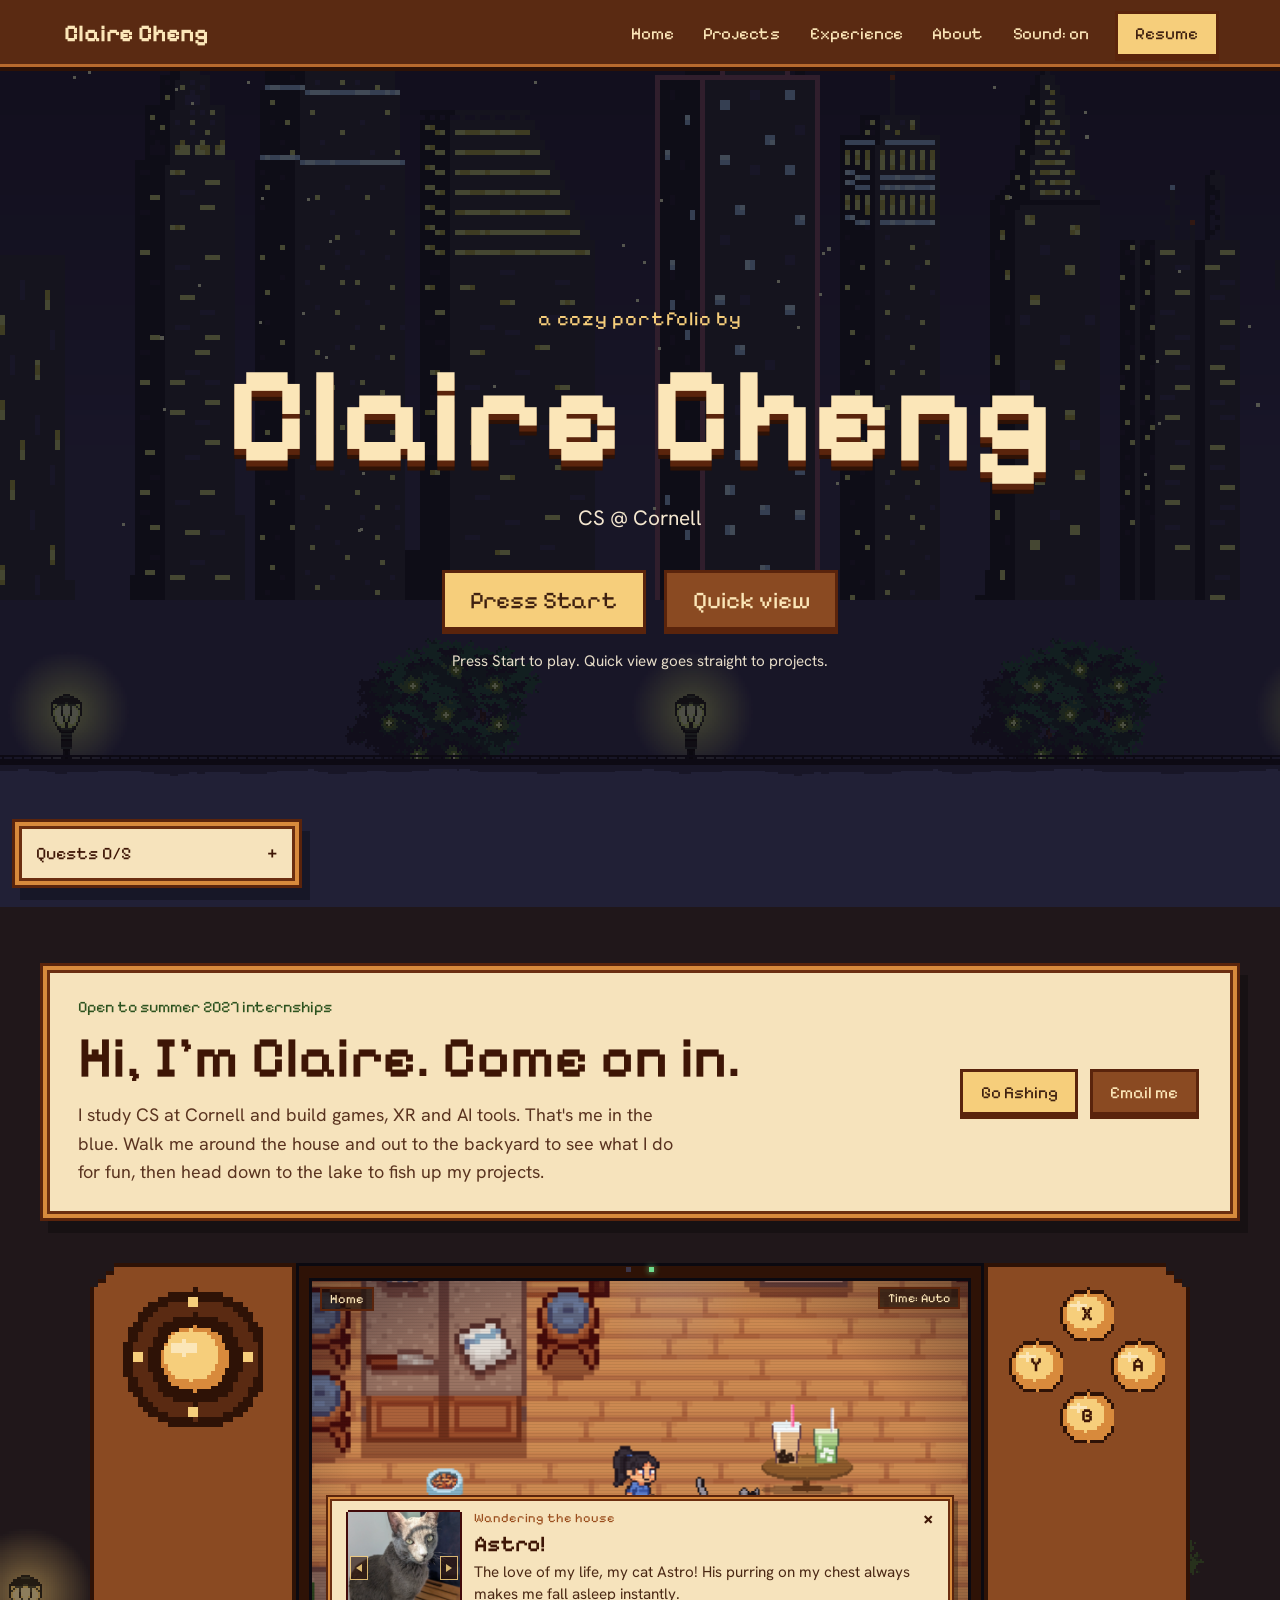
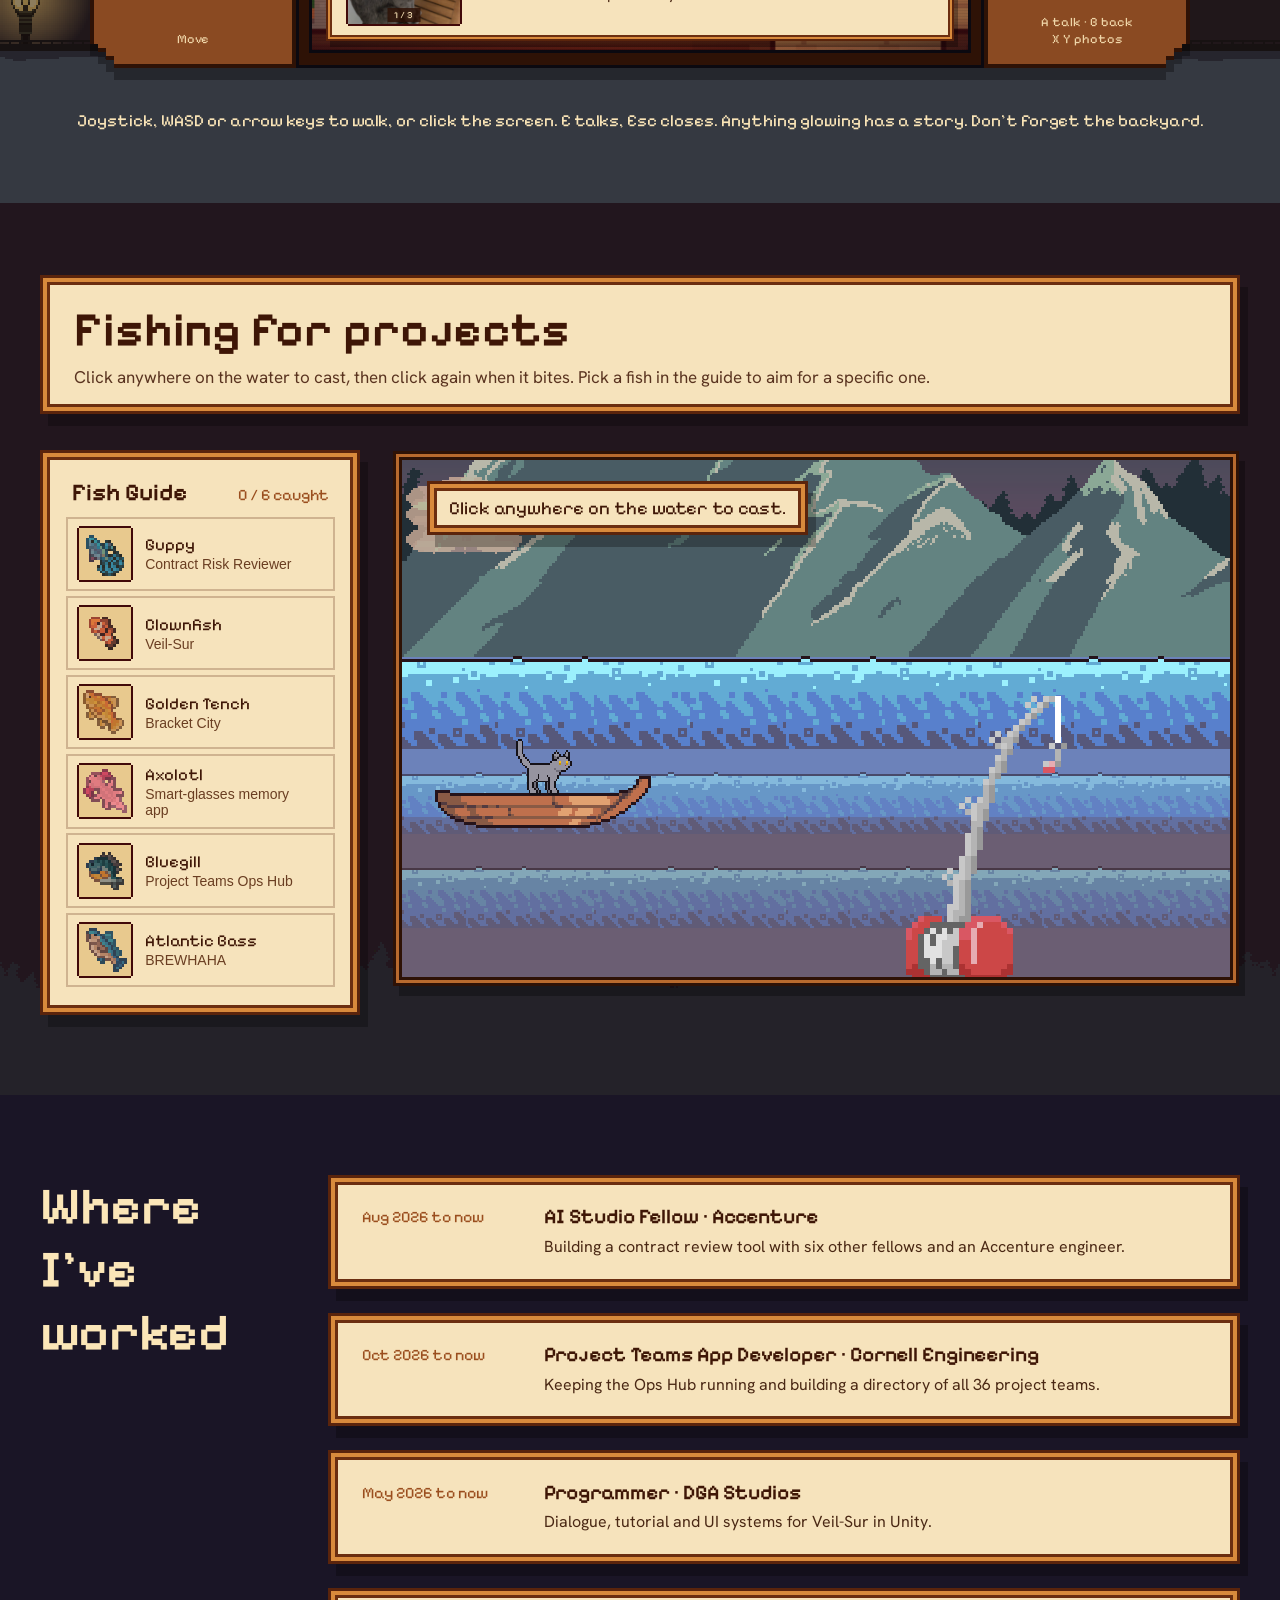
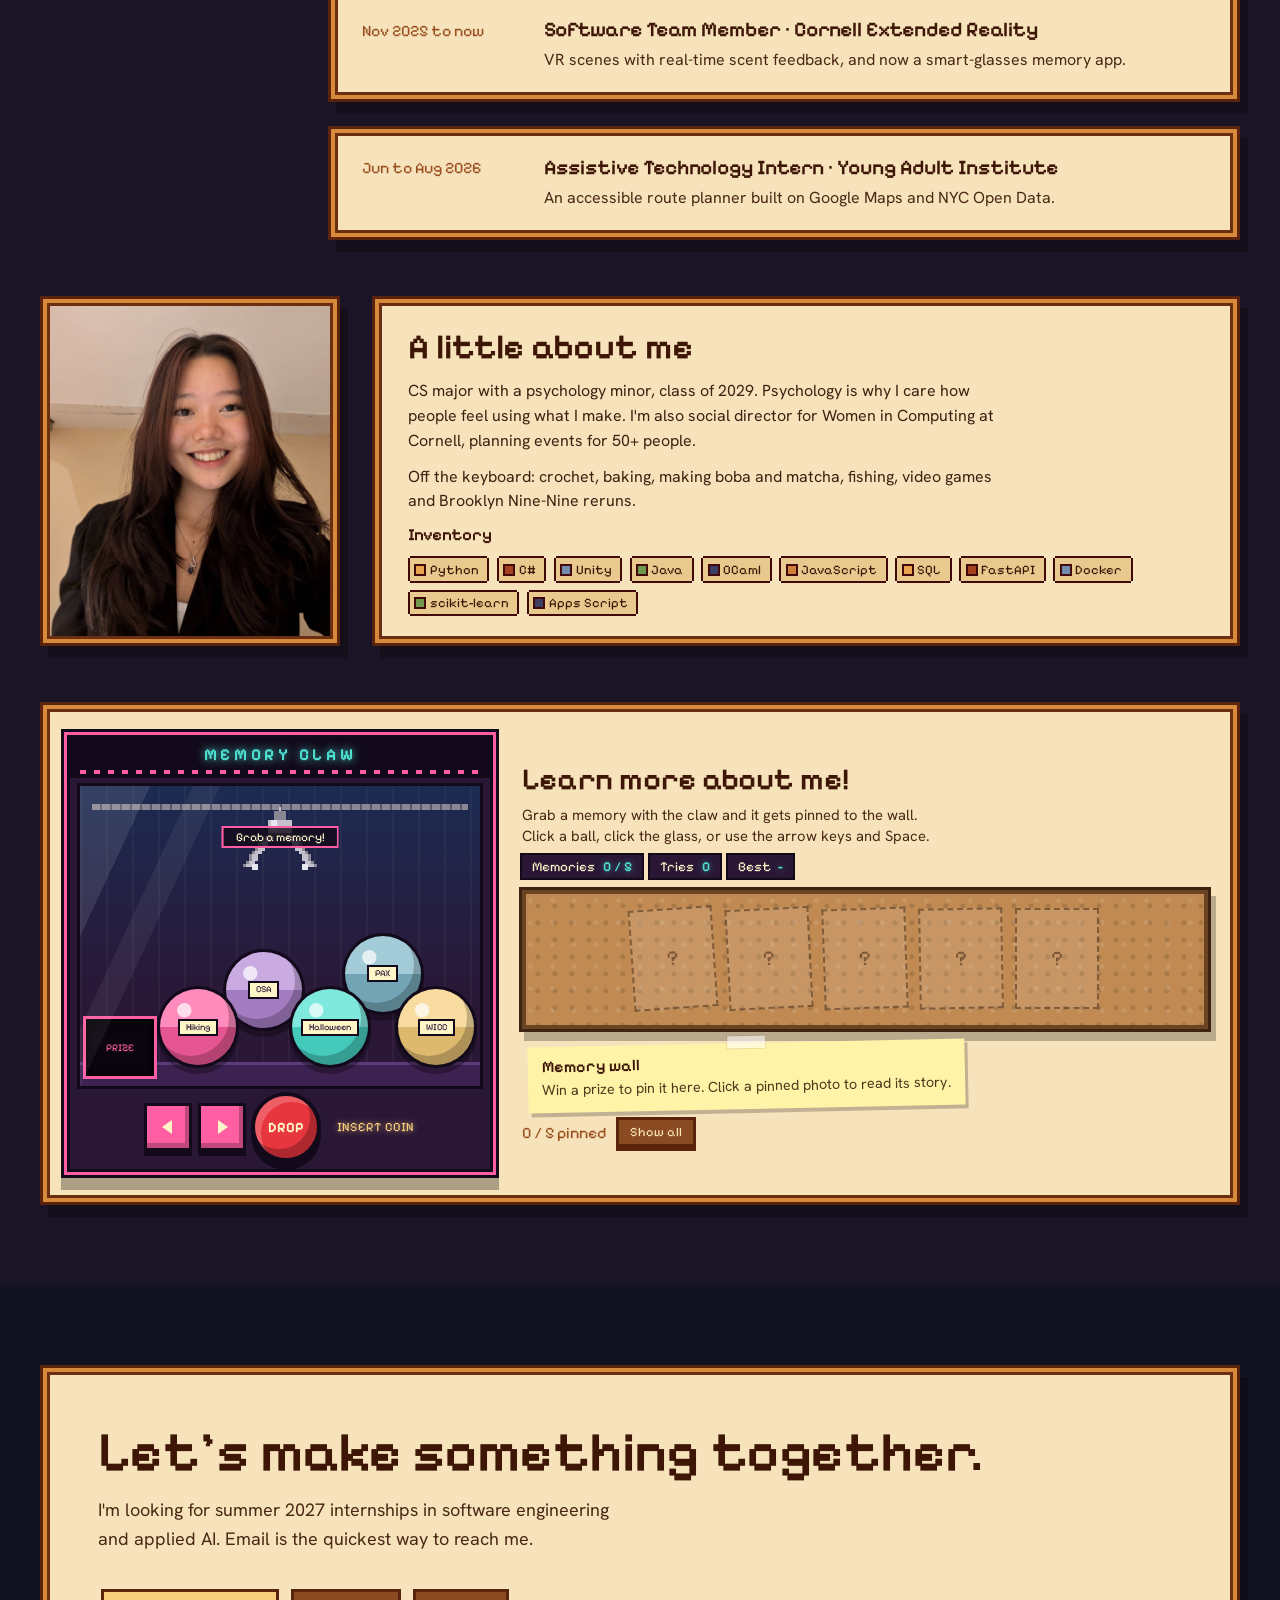
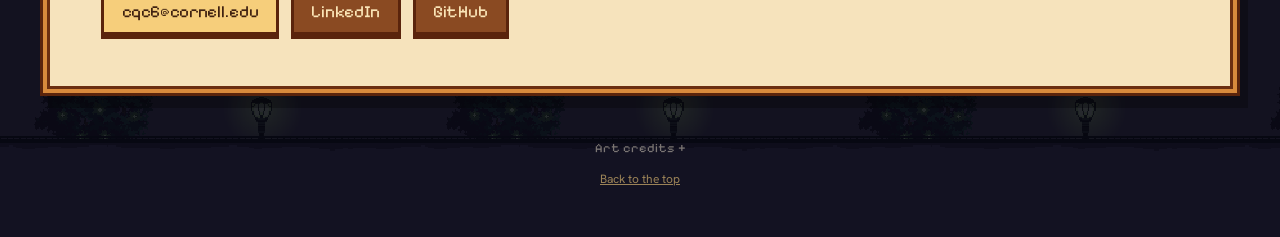
==== index.html @ d2c11189 "see desc fixed cat stuck behind table, added drink section, made art credits more subtle" ====
<!doctype html>
<html lang="en">

<head>
  <meta charset="utf-8">
  <meta name="viewport" content="width=device-width, initial-scale=1">
  <title>Claire Cheng · Portfolio</title>
  <meta name="description"
    content="Claire Cheng: CS student at Cornell building games, XR and AI tools. A cozy pixel-art portfolio you can walk around in.">
  <link rel="preconnect" href="https://fonts.googleapis.com">
  <link rel="preconnect" href="https://fonts.gstatic.com" crossorigin>
  <link rel="stylesheet"
    href="https://fonts.googleapis.com/css2?family=Pixelify+Sans:wght@400;500;600;700&family=Hanken+Grotesk:wght@400;500;600&display=swap">
  <link rel="stylesheet" href="styles.css">
</head>

<body>

  <header class="site-header">
    <div class="wrap">
      <a href="#top" class="logo">Claire Cheng</a>
      <nav aria-label="Main">
        <a class="navlink" href="#home">Home</a>
        <a class="navlink" href="#work">Projects</a>
        <a class="navlink" href="#experience">Experience</a>
        <a class="navlink" href="#about">About</a>
        <button class="navlink" id="soundBtn" type="button" aria-pressed="true">Sound: on</button>
        <a class="btn btn-gold" id="resumeLink" href="resume.pdf" target="_blank" rel="noopener"
          style="margin-left:.75rem">Resume</a>
      </nav>
    </div>
  </header>

  <main id="top">

    <!-- Title screen -->
    <section class="scene title" aria-label="Title screen">
      <div class="bg dusk" aria-hidden="true">
        <div class="sky-city"></div>
        <div class="bld-city"></div>
        <div class="near-city"></div>
      </div>
      <div class="shade" aria-hidden="true" style="background:rgba(18,12,30,.35)"></div>
      <div class="title-inner">
        <span class="title-kicker">a cozy portfolio by</span>
        <h1>Claire Cheng</h1>
        <p>CS @ Cornell</p>
        <div class="actions">
          <button type="button" class="btn btn-gold blink" id="startBtn">Press Start</button>
          <button type="button" class="btn btn-wood" id="quickBtn">Quick view</button>
        </div>
        <span class="title-hint">Press Start to play. Quick view goes straight to projects.</span>
      </div>
    </section>

    <!-- House -->
    <section class="scene home" id="home">
      <div class="bg golden" aria-hidden="true">
        <div class="sky-city"></div>
        <div class="bld-city"></div>
        <div class="near-city"></div>
      </div>
      <div class="shade" aria-hidden="true" style="background:rgba(34,20,12,.38)"></div>
      <div class="wrap">
        <div class="sv intro">
          <div class="intro-text">
            <span class="status">Open to summer 2027 internships</span>
            <h2>Hi, I'm Claire. Come on in.</h2>
            <p>I study CS at Cornell and build games, XR and AI tools. That's me in the blue. Walk me around the house
              and out to the backyard to see what I do for fun, then head down to the lake to fish up my projects.</p>
          </div>
          <div class="actions">
            <a href="#work" class="btn btn-gold">Go fishing</a>
            <a href="mailto:cqc6@cornell.edu" class="btn btn-wood js-hi">Email me</a>
          </div>
        </div>
        <div class="console" id="console">
          <div class="jc jc-l">
            <span class="jc-mini" aria-hidden="true"><i class="jc-minus"></i></span>
            <div class="stick" id="stick" role="group"
              aria-label="Joystick. Drag it to walk. Keyboard players can use the arrow keys or WASD.">
              <img class="stick-base" id="stickBase" alt="">
              <img class="stick-knob" id="stickKnob" alt="">
            </div>
            <span class="jc-cap" aria-hidden="true">Move</span>
          </div>

          <div class="console-mid">
            <div class="viewport" id="vp" tabindex="0" role="application"
              aria-label="Claire's house and backyard. Use the joystick, the arrow keys or WASD to walk, or click where to go. Walk up to a glowing object or click it to learn more.">
              <div class="world" id="world">
                <img class="room" src="assets/room.png" alt="">
                <button type="button" class="cat" id="cat" aria-label="Say hi to the cat"><span id="catSpr"
                    class="idle"></span></button>
                <div class="lia idle" id="lia" aria-hidden="true"></div>
              </div>
              <div class="daynight" aria-hidden="true"></div>
              <div class="crt" aria-hidden="true"></div>
              <button type="button" class="tod" id="tod" aria-label="Change the time of day">Time: Auto</button>
              <div class="hud" id="hud" aria-hidden="true">Home</div>
              <div class="sv dialog" id="dialog" role="dialog" aria-live="polite" hidden></div>
            </div>
          </div>

          <div class="jc jc-r">
            <span class="jc-mini" aria-hidden="true"><i class="jc-plus"></i></span>
            <div class="abxy" role="group" aria-label="Action buttons">
              <button type="button" class="gbtn gb-x" data-btn="x" aria-label="X: next photo"
                title="Next photo (])">X</button>
              <button type="button" class="gbtn gb-y" data-btn="y" aria-label="Y: previous photo"
                title="Previous photo ([)">Y</button>
              <button type="button" class="gbtn gb-a" data-btn="a" aria-label="A: talk to whatever is nearby"
                title="Talk (E)">A</button>
              <button type="button" class="gbtn gb-b" data-btn="b" aria-label="B: close" title="Close (Esc)">B</button>
            </div>
            <span class="jc-cap" aria-hidden="true">A talk · B back<br>X Y photos</span>
          </div>
        </div>
        <p class="house-hint">Joystick, WASD or arrow keys to walk, or click the screen. E talks, Esc closes. Anything
          glowing has a story. Don't forget the backyard.</p>
      </div>
    </section>

    <!-- Fishing -->
    <section class="scene work" id="work">
      <div class="bg sunset" aria-hidden="true">
        <div class="sky-mtn"></div>
        <div class="far-mtn"></div>
        <div class="near-mtn"></div>
      </div>
      <div class="shade" aria-hidden="true" style="background:rgba(40,16,22,.4)"></div>
      <div class="wrap">
        <div class="sv work-head">
          <h2>Fishing for projects</h2>
          <span>Click anywhere on the water to cast, then click again when it bites. Pick a fish in the guide to aim for
            a specific one.</span>
        </div>
        <div class="fishing">
          <div class="sv guide">
            <div class="guide-head"><strong>Fish Guide</strong><span id="caughtCount">0 / 6 caught</span></div>
            <div class="guide-list" id="guide" role="radiogroup" aria-label="Choose a fish to catch"></div>
          </div>
          <div class="lake-col">
            <div class="svd">
              <div class="lake" id="lake" tabindex="0" role="application"
                aria-label="Fishing lake. Click anywhere on the water to cast, or press Enter. Click or press Enter again when a fish bites.">
                <div class="sky sunset" aria-hidden="true">
                  <div class="s1"></div>
                  <div class="s2"></div>
                </div>
                <div class="water" aria-hidden="true"></div>
                <div class="deep" aria-hidden="true"></div>
                <div class="warm" aria-hidden="true"></div>
                <div class="waves w1" aria-hidden="true"></div>
                <div class="waves w2" aria-hidden="true"></div>
                <div class="waves w3" aria-hidden="true"></div>
                <div class="boat" aria-hidden="true">
                  <div class="cat-sit"></div><img src="assets/boat.png" alt="">
                </div>
                <img class="bobber" id="bobber" src="assets/bobber.png" alt="" hidden>
                <img class="bang" id="bang" src="assets/bang.png" alt="" hidden>
                <img class="leap" id="leap" src="" alt="" hidden>
                <div class="rod r-idle" id="rod" aria-hidden="true"></div>
                <div class="sv lake-msg" id="lakeMsg" aria-live="polite">Click anywhere on the water to cast.</div>
                <div class="sv caught" id="caughtBanner" hidden></div>
              </div>
            </div>
          </div>
        </div>
        <article class="sv card" id="card" aria-live="polite" hidden></article>
      </div>
    </section>

    <!-- Experience + About -->
    <section class="scene lower">
      <div class="bg dusk" aria-hidden="true">
        <div class="sky-city"></div>
        <div class="bld-city"></div>
      </div>
      <div class="shade" aria-hidden="true" style="background:rgba(20,16,40,.45)"></div>
      <div class="wrap">
        <div class="exp" id="experience">
          <h2>Where I've worked</h2>
          <ol>
            <li class="sv"><span class="dates">Aug 2026 to now</span>
              <div class="role"><b>AI Studio Fellow · Accenture</b>
                <p>Building a contract review tool with six other fellows and an Accenture engineer.</p>
              </div>
            </li>
            <li class="sv"><span class="dates">Oct 2026 to now</span>
              <div class="role"><b>Project Teams App Developer · Cornell Engineering</b>
                <p>Keeping the Ops Hub running and building a directory of all 36 project teams.</p>
              </div>
            </li>
            <li class="sv"><span class="dates">May 2026 to now</span>
              <div class="role"><b>Programmer · DGA Studios</b>
                <p>Dialogue, tutorial and UI systems for Veil-Sur in Unity.</p>
              </div>
            </li>
            <li class="sv"><span class="dates">Nov 2025 to now</span>
              <div class="role"><b>Software Team Member · Cornell Extended Reality</b>
                <p>VR scenes with real-time scent feedback, and now a smart-glasses memory app.</p>
              </div>
            </li>
            <li class="sv"><span class="dates">Jun to Aug 2026</span>
              <div class="role"><b>Assistive Technology Intern · Young Adult Institute</b>
                <p>An accessible route planner built on Google Maps and NYC Open Data.</p>
              </div>
            </li>
          </ol>
        </div>
        <div class="about" id="about">
          <div class="sv about-photo" id="aboutPhoto"></div>
          <div class="sv about-text">
            <h2>A little about me</h2>
            <p>CS major with a psychology minor, class of 2029. Psychology is why I care how people feel using what I
              make. I'm also social director for Women in Computing at Cornell, planning events for 50+ people.</p>
            <p>Off the keyboard: crochet, baking, making boba and matcha, fishing, video games and Brooklyn Nine-Nine
              reruns.</p>
            <span class="inventory-title">Inventory</span>
            <div class="inventory" id="inventory"></div>
          </div>
        </div>
        <div class="sv arcade" id="gallery" role="region" aria-label="Memory claw machine with friends and fun stuff">
          <div class="arc-head">
            <h2>Learn more about me!</h2><span>Grab a memory with the claw and it gets pinned to the wall. Click a
              ball, click the glass, or use the arrow keys and Space.</span>
          </div>
          <div class="cab">
            <div class="cab-sign" aria-hidden="true"><b>MEMORY CLAW</b></div>
            <div class="cab-glass" id="clawGlass" tabindex="0" role="application"
              aria-label="Claw machine. Left and right arrow keys move the claw. Space or Enter drops it. You can also click the glass.">
              <div class="claw-rail" aria-hidden="true"></div>
              <div class="claw" id="claw" aria-hidden="true"><i class="claw-cable" id="clawCable"></i><img
                  class="claw-head" id="clawHead" alt=""></div>
              <div class="pit" id="pit"></div>
              <div class="chute" aria-hidden="true"><span>PRIZE</span></div>
              <div class="claw-msg" id="clawMsg" aria-live="polite"></div>
              <div class="polaroid" id="polaroid" role="dialog" aria-label="Memory" hidden></div>
              <i class="glare" aria-hidden="true"></i>
            </div>
            <div class="cab-panel">
              <button type="button" class="arc-btn" id="clawL" aria-label="Move claw left"></button>
              <button type="button" class="arc-btn r" id="clawR" aria-label="Move claw right"></button>
              <button type="button" class="arc-drop" id="clawDrop">DROP</button>
              <span class="coin" aria-hidden="true">INSERT COIN</span>
            </div>
          </div>
          <div class="shelf">
            <div class="score" aria-label="Scoreboard"><span>Memories <b id="scMem">0</b></span><span>Tries <b
                  id="scTry">0</b></span><span>Best <b id="scBest">-</b></span></div>
            <div class="board" id="board">
              <div class="board-list" id="shelfList"></div>
            </div>
            <div class="note" id="note" aria-live="polite"><b id="noteTitle"></b>
              <p id="noteText"></p>
            </div>
            <div class="board-foot"><span id="shelfCount"></span><button type="button" class="shelf-all btn btn-wood"
                id="shelfAll">Show all</button></div>
          </div>
        </div>
      </div>
    </section>

    <!-- Contact -->
    <section class="scene contact">
      <div class="bg night" aria-hidden="true">
        <div class="sky-city"></div>
        <div class="bld-city"></div>
        <div class="near-city"></div>
      </div>
      <div class="shade" aria-hidden="true" style="background:rgba(8,10,28,.5)"></div>
      <div class="wrap">
        <div class="sv contact-card">
          <div style="display:flex;flex-direction:column;gap:.9rem">
            <h2>Let's make something together.</h2>
            <p>I'm looking for summer 2027 internships in software engineering and applied AI. Email is the quickest way
              to reach me.</p>
          </div>
          <div class="actions">
            <a href="mailto:cqc6@cornell.edu" class="btn btn-gold js-hi">cqc6@cornell.edu</a>
            <a href="https://linkedin.com/in/claireqcheng" target="_blank" rel="noopener"
              class="btn btn-wood">LinkedIn</a>
            <a href="#" id="githubLink" target="_blank" rel="noopener" class="btn btn-wood">GitHub</a>
          </div>
        </div>
        <footer class="credits">
          <details class="credit-fold"><summary>Art credits</summary><p>House: <a href="https://marie-pepo.itch.io/cosy-cabin">Cosy Cabin</a> by Marie Pepo. Me: <a
              href="https://spritekitchen.itch.io/lia-animated-pixel-art-girl-character">Lia</a> by Sprite Kitchen,
            recolored. Cat: <a href="https://carysaurus.itch.io/black-cat-sprites">Black Cat Sprites</a> by Carysaurus,
            recolored grey. Yarn: <a href="https://toffeecraft.itch.io/cat-retro">Retro Cats</a> by ToffeeCraft.
            Backgrounds: <a href="https://the-pixel-nook.itch.io/parallax-backgrounds-demo">Parallax Backgrounds</a> by
            The Pixel Nook. Lake, boat and fishing rod prop: <a
              href="https://free-game-assets.itch.io/free-fishing-pixel-art-pack">Free Fishing Pixel Art Pack</a> by
            CraftPix.net. Fishing rod animation and bite marker: [pixel fishing asset pack, author]. Fish: [fishing
            pack, author], non-commercial license. The backyard, tent, campfire, TV, trees and game console are drawn in
            code. Sound effects are synthesized in the browser. Full list in CREDITS.md.</p></details>
          <a href="#top">Back to the top</a>
        </footer>
      </div>
    </section>

    <aside class="sv quests" id="quests" aria-label="Quest log">
      <button type="button" id="questToggle" aria-expanded="false"><span id="questTitle">Quests 0/4</span><span
          id="questCaret" aria-hidden="true">+</span></button>
      <div id="questBody" hidden>
        <ul id="questList"></ul>
        <p class="all" id="questAll" hidden>100% complete. Thanks for playing!</p>
      </div>
    </aside>
    <div class="sv toast" id="toast" role="status" hidden></div>
  </main>

  <script src="config.js"></script>
  <script src="main.js"></script>
</body>

</html>
---- styles.css ----
/* Claire Cheng · cozy pixel portfolio */
:root {
  --ink: #3E1606;
  --ink-2: #4A2814;
  --ink-3: #7A4A2A;
  --parchment: #F6E3BC;
  --parchment-2: #E8C98E;
  --wood-dark: #2E1206;
  --wood: #5A2A12;
  --wood-mid: #8A4A22;
  --wood-light: #B86A2E;
  --gold: #F6CE7B;
  --cream: #FBE6B8;
  --green: #2D531F;
}

* { box-sizing: border-box; }
html { scroll-behavior: smooth; }
body {
  margin: 0;
  background: #1E1A24;
  color: var(--ink);
  font-family: 'Hanken Grotesk', system-ui, sans-serif;
  overflow-x: hidden;
}
html, body, a, button, [tabindex] { cursor: url(assets/crosshair.png) 11 11, crosshair; }
img { image-rendering: pixelated; }
a { color: #8A2711; }
a:hover { color: #5C1405; }
a:focus-visible, button:focus-visible, [tabindex]:focus-visible { outline: 3px solid #FFE9A8; outline-offset: 4px; }
.pixel { font-family: 'Pixelify Sans', system-ui, sans-serif; }
.wrap { position: relative; max-width: 1200px; margin: 0 auto; }
.sr-only { position: absolute; width: 1px; height: 1px; overflow: hidden; clip: rect(0 0 0 0); white-space: nowrap; }

/* Stardew-style panels */
.sv { background: var(--parchment); box-shadow: 0 0 0 3px #6B2E10, 0 0 0 7px #D88A3C, 0 0 0 10px #5A240C, 8px 12px 0 10px rgba(0,0,0,.28); margin: 10px; }
.svd { background: var(--wood); box-shadow: 0 0 0 3px var(--wood-dark), 0 0 0 6px var(--wood-light), 0 0 0 9px var(--wood-dark), 6px 10px 0 9px rgba(0,0,0,.3); margin: 10px; }
.pxs { box-shadow: 0 -2px 0 0 #410909, 0 2px 0 0 #410909, -2px 0 0 0 #410909, 2px 0 0 0 #410909; }
.btn { display: inline-block; text-decoration: none; font-family: 'Pixelify Sans', sans-serif; font-size: 1.0625rem; padding: .6rem 1.1rem; border: 0; box-shadow: 0 0 0 3px #5A240C, 0 4px 0 3px #5A240C; transition: transform .08s; }
.btn:active { transform: translateY(2px); }
.btn-gold { background: var(--gold); color: #3E2010; }
.btn-wood { background: var(--wood-mid); color: var(--cream); }
.btn-wood:hover { color: #fff; }
.btn-gold:hover { color: #3E2010; }

/* Header */
.site-header { position: sticky; top: 0; z-index: 40; background: var(--wood); border-bottom: 4px solid var(--wood-dark); box-shadow: inset 0 -3px 0 var(--wood-light); }
.site-header .wrap { padding: .7rem 1.5rem; display: flex; flex-wrap: wrap; gap: 1rem; align-items: center; justify-content: space-between; }
.logo { color: var(--cream); text-decoration: none; font-family: 'Pixelify Sans', sans-serif; font-weight: 700; font-size: 1.5rem; padding: .375rem 0; }
.logo:hover { color: #fff; }
.site-header nav { display: flex; flex-wrap: wrap; gap: .25rem; align-items: center; font-family: 'Pixelify Sans', sans-serif; }
.navlink { color: var(--cream); text-decoration: none; font-size: 1.0625rem; padding: .75rem .8rem; background: none; border: 0; font-family: inherit; }
.navlink:hover { color: #fff; }

/* Layered pixel backgrounds */
.scene { position: relative; overflow: hidden; }
.bg { position: absolute; inset: 0; }
.bg > div { position: absolute; inset: 0; image-rendering: pixelated; }
.sky-city { background: url(assets/bg_city1.png) center / cover fixed; }
.bld-city { background: url(assets/bg_city2.png) center bottom / auto 100vh repeat-x fixed; }
.near-city { top: auto !important; height: 42%; background: url(assets/bg_city3.png) center bottom / auto 100% repeat-x, url(assets/bg_city4.png) center bottom / auto 100% repeat-x; }
.sky-mtn { background: url(assets/bg_mtn1.png) center / cover fixed; }
.far-mtn { background: url(assets/bg_mtn2.png) center bottom / auto 100vh repeat-x fixed; }
.near-mtn { top: auto !important; height: 40%; background: url(assets/bg_mtn3.png) center bottom / auto 100% repeat-x, url(assets/bg_mtn4.png) center bottom / auto 100% repeat-x; }
.golden { filter: sepia(.35) saturate(1.15) brightness(.8); }
.sunset { filter: sepia(.45) hue-rotate(-18deg) saturate(1.35) brightness(.72); }
.dusk { filter: hue-rotate(25deg) saturate(.8) brightness(.5); }
.night { filter: hue-rotate(40deg) saturate(.6) brightness(.32); }
.shade { position: absolute; inset: 0; }

/* Title screen */
.title { min-height: calc(100vh - 64px); display: flex; align-items: center; justify-content: center; padding: 3rem 1.5rem; }
.title-inner { position: relative; display: flex; flex-direction: column; align-items: center; gap: 1.5rem; text-align: center; }
.title-kicker { font-family: 'Pixelify Sans', sans-serif; font-size: clamp(1rem, 2vw, 1.25rem); color: var(--gold); letter-spacing: .04em; }
.title h1 { margin: 0; font-family: 'Pixelify Sans', sans-serif; font-weight: 700; font-size: clamp(3.5rem, 11vw, 8.5rem); line-height: .9; color: var(--cream); text-shadow: 0 6px 0 #5A240C, 0 10px 0 #2E1206; }
.title p { margin: 0; font-size: clamp(1.05rem, 2vw, 1.3rem); color: #F3E6CF; max-width: 34rem; line-height: 1.5; }
.title .actions { display: flex; flex-wrap: wrap; gap: 1.5rem; justify-content: center; margin-top: 1rem; }
.title .btn { font-size: 1.5rem; padding: .8rem 1.6rem; }
.title-hint { font-size: .95rem; color: #E6DCC8; }
.blink { animation: blink 1.1s steps(2) infinite; }
@keyframes blink { 50% { opacity: .55; } }

/* House */
.home { padding: 3.5rem 1rem 4.5rem; scroll-margin-top: 64px; }
.home .wrap { display: flex; flex-direction: column; gap: 2.25rem; }
.intro { padding: 1.5rem 1.75rem; display: flex; flex-wrap: wrap; gap: 1.25rem 2.5rem; align-items: center; justify-content: space-between; }
.intro-text { flex: 1 1 520px; display: flex; flex-direction: column; gap: .8rem; min-width: 0; }
.status { font-family: 'Pixelify Sans', sans-serif; color: var(--green); }
.intro h2 { margin: 0; font-family: 'Pixelify Sans', sans-serif; font-weight: 600; font-size: clamp(2.25rem, 4.6vw, 3.6rem); line-height: 1.02; color: var(--ink); }
.intro p { margin: 0; font-size: 1.125rem; line-height: 1.6; color: #5A3420; max-width: 38rem; }
.intro .actions { display: flex; flex-wrap: wrap; gap: 1.1rem; padding: 6px; }
.viewport { position: relative; width: 100%; aspect-ratio: 16 / 9; overflow: hidden; background: var(--wood-dark); outline-offset: 6px; }
.world { position: absolute; left: 0; top: 0; width: 695px; height: 640px; transform-origin: 0 0; will-change: transform; }
.world > img.room { position: absolute; left: 0; top: 0; width: 695px; height: 380px; display: block; }
.obj { position: absolute; z-index: 2; padding: 0; border: 0; background: none; }
.obj img { display: block; width: 100%; height: 100%; }
.glow { animation: glow 1.8s ease-in-out infinite; }
@keyframes glow {
  0%, 100% { filter: drop-shadow(0 0 .6px #FFF4C8) drop-shadow(0 0 1.5px #F6CE7B); }
  50% { filter: drop-shadow(0 0 1px #FFF4C8) drop-shadow(0 0 4px #FFD36B) drop-shadow(0 0 7px rgba(255,200,90,.7)); }
}
.lia { position: absolute; z-index: 4; width: 95.2px; height: 89.6px; background-repeat: no-repeat; background-size: 800% 100%; image-rendering: pixelated; }
.lia.idle { background-image: url(assets/lia_idle.png); animation: lia 1.6s steps(8) infinite; }
.lia.walk { background-image: url(assets/lia_walk.png); animation: lia .8s steps(8) infinite; }
@keyframes lia { to { background-position: 114.2857% 0; } }
.cat { position: absolute; z-index: 3; width: 58px; height: 58px; padding: 0; border: 0; background: none; }
.cat span { display: block; width: 100%; height: 100%; background-repeat: no-repeat; image-rendering: pixelated; }
.cat span.run { background-image: url(assets/cat_run.png); background-size: 600% 100%; animation: c6 .6s steps(6) infinite, glow 1.8s ease-in-out infinite; }
.cat span.idle { background-image: url(assets/cat_idle.png); background-size: 1200% 100%; animation: c12 2.4s steps(12) infinite, glow 1.8s ease-in-out infinite; }
@keyframes c6 { to { background-position: 120% 0; } }
@keyframes c12 { to { background-position: 109.0909% 0; } }
.house-hint { margin: 0; text-align: center; font-family: 'Pixelify Sans', sans-serif; font-size: 1.0625rem; color: var(--cream); }

/* Dialog */
.dialog { position: absolute; left: 3%; right: 3%; bottom: 4%; z-index: 10; max-height: 72%; overflow: auto; padding: 14px 18px; display: flex; gap: 18px; align-items: stretch; cursor: default; margin: 0; animation: rise .2s steps(3); }
@keyframes rise { from { transform: translateY(12px); opacity: 0; } }
.portrait { flex: none; width: clamp(110px, 22%, 200px); aspect-ratio: 1; background: var(--parchment-2); display: flex; flex-direction: column; align-items: center; justify-content: center; gap: 6px; overflow: hidden; margin: 2px; }
.portrait img.photo { width: 100%; height: 100%; object-fit: cover; image-rendering: auto; }
.portrait img.sprite { width: 62%; height: 62%; object-fit: contain; }
.portrait span { font-family: 'Pixelify Sans', sans-serif; font-size: .75rem; color: var(--ink-3); text-align: center; padding: 0 6px; }
.dialog-body { display: flex; flex-direction: column; gap: .35rem; min-width: 0; padding-right: 1.5rem; }
.dialog-kicker { font-family: 'Pixelify Sans', sans-serif; font-size: .95rem; color: #9A4E1E; }
.dialog-title { font-family: 'Pixelify Sans', sans-serif; font-weight: 600; font-size: clamp(1.25rem, 2.2vw, 1.75rem); color: var(--ink); }
.dialog p { margin: 0; font-size: clamp(.9rem, 1.4vw, 1.0625rem); line-height: 1.55; color: var(--ink-2); }
.dialog-close { position: absolute; top: 6px; right: 10px; font-family: 'Pixelify Sans', sans-serif; font-size: 1.5rem; color: var(--ink); padding: 4px 8px; background: none; border: 0; }
.live { display: flex; flex-direction: column; gap: 2px; margin-top: .3rem; padding: .5rem .7rem; background: var(--parchment-2); box-shadow: 0 0 0 2px #5A240C; }
.live .label { font-family: 'Pixelify Sans', sans-serif; font-size: .85rem; color: var(--green); }
.live .value { font-family: 'Pixelify Sans', sans-serif; font-size: clamp(1rem, 1.7vw, 1.2rem); color: var(--ink); }
.live .sub { font-size: .8rem; color: var(--ink-3); }
.books { display: flex; flex-wrap: wrap; gap: 7px; margin-top: .2rem; padding: 4px; }
.book { font-family: 'Pixelify Sans', sans-serif; font-size: .85rem; color: var(--cream); padding: 5px 8px 5px 10px; border: 0; border-left: 3px solid rgba(255,255,255,.35); box-shadow: 0 0 0 2px var(--wood-dark); }
.book[aria-pressed="true"] { box-shadow: 0 0 0 2px var(--wood-dark), 0 0 0 4px var(--gold); }
.book-text { font-size: .95rem; color: var(--ink-2); min-height: 1.4em; }

/* Fishing */
.work { padding: 4.5rem 1.5rem 5rem; scroll-margin-top: 64px; }
.work .wrap { display: flex; flex-direction: column; gap: 2.25rem; }
.work-head { align-self: flex-start; padding: 1rem 1.5rem; display: flex; flex-wrap: wrap; align-items: baseline; gap: .5rem 1.5rem; }
.work-head h2 { margin: 0; font-family: 'Pixelify Sans', sans-serif; font-weight: 600; font-size: clamp(2rem, 4vw, 3rem); color: var(--ink); }
.work-head span { font-size: 1.0625rem; color: #5A3420; }
.fishing { display: flex; flex-wrap: wrap; gap: 2rem; align-items: stretch; }
.guide { flex: 1 1 300px; max-width: 380px; padding: 1.1rem 1.1rem 1.25rem; display: flex; flex-direction: column; gap: .75rem; }
.guide-head { display: flex; justify-content: space-between; align-items: baseline; padding: 0 .25rem; font-family: 'Pixelify Sans', sans-serif; }
.guide-head strong { font-weight: 600; font-size: 1.5rem; color: var(--ink); }
.guide-head span { font-size: 1rem; color: #9A4E1E; }
.guide-list { display: flex; flex-direction: column; gap: .55rem; }
.fish-opt { display: flex; align-items: center; gap: .75rem; padding: .45rem .6rem; background: transparent; border: 0; box-shadow: 0 0 0 2px rgba(90,36,12,.25); text-align: left; width: 100%; }
.fish-opt[aria-checked="true"] { background: var(--gold); box-shadow: 0 0 0 3px #5A240C; }
.fish-opt:hover { background: rgba(246,206,123,.45); }
.fish-ico { flex: none; width: 52px; height: 52px; background: var(--parchment-2); display: flex; align-items: center; justify-content: center; margin: 2px; }
.fish-ico img { width: 44px; height: 44px; }
.fish-txt { display: flex; flex-direction: column; gap: 1px; min-width: 0; }
.fish-txt b { font-family: 'Pixelify Sans', sans-serif; font-weight: 400; font-size: 1.05rem; color: var(--ink); }
.fish-txt small { font-size: .875rem; color: #6A3E22; }
.fish-badge { margin-left: auto; font-family: 'Pixelify Sans', sans-serif; font-size: .85rem; color: #9A4E1E; }
.fish-opt[aria-checked="true"] .fish-badge { color: var(--green); }
.lake-col { flex: 999 1 520px; min-width: 0; }
.lake { position: relative; width: 100%; aspect-ratio: 16 / 10; overflow: hidden; background: #5880CC; }
.lake .sky { position: absolute; left: 0; right: 0; top: 0; height: 40%; }
.lake .sky div { position: absolute; inset: 0; image-rendering: pixelated; }
.lake .sky .s1 { background: url(assets/bg_mtn1.png) center / cover; }
.lake .sky .s2 { background: url(assets/bg_mtn2.png) center bottom / cover, url(assets/bg_mtn3.png) center bottom / cover; }
.lake .water { position: absolute; left: 0; right: 0; top: 38%; bottom: 0; background: #5880CC; }
.lake .deep { position: absolute; left: 0; right: 0; top: 69%; bottom: 0; background: #56587B; }
.lake .warm { position: absolute; left: 0; right: 0; top: 38%; bottom: 0; background: rgba(255,140,60,.12); }
.waves { position: absolute; left: 0; right: 0; background: url(assets/water.png) repeat-x; image-rendering: pixelated; }
.waves.w1 { top: calc(38% - 4px); height: 96px; background-size: 288px 96px; animation: wv1 9s linear infinite; }
.waves.w2 { top: 60%; height: 64px; background-size: 192px 64px; opacity: .5; animation: wv2 14s linear infinite; }
.waves.w3 { top: 78%; height: 64px; background-size: 192px 64px; opacity: .5; animation: wv2 20s linear infinite; }
@keyframes wv1 { to { background-position: -288px 0; } }
@keyframes wv2 { to { background-position: 192px 0; } }
.boat { position: absolute; left: 4%; top: 61%; width: 26%; animation: rock 1.6s steps(2) infinite; }
.boat img { display: block; width: 100%; height: auto; }
.boat .cat-sit { position: absolute; left: 30%; bottom: 62%; width: 40%; aspect-ratio: 1; background: url(assets/cat_idle.png) no-repeat; background-size: 1200% 100%; image-rendering: pixelated; animation: c12 2.4s steps(12) infinite; }
@keyframes rock { 50% { transform: translateY(4px); } }
.bobber { position: absolute; z-index: 2; width: 5%; height: auto; }
.bobber.bob { animation: bob 1.2s steps(2) infinite; }
.bobber.dip { animation: dip .35s steps(2) infinite; }
@keyframes bob { 0%, 100% { transform: translate(-50%,-60%); } 50% { transform: translate(-50%,-40%); } }
@keyframes dip { 0%, 100% { transform: translate(-50%,-30%); } 50% { transform: translate(-50%,10%); } }
.bang { position: absolute; z-index: 3; width: 6%; height: auto; transform: translate(-50%,-50%); }
.leap { position: absolute; z-index: 3; width: 9%; height: auto; animation: leap .9s ease-out forwards; }
@keyframes leap { 0% { transform: translate(-50%,-50%); } 60% { transform: translate(-50%,-260%) scale(1.6) rotate(-25deg); } 100% { transform: translate(-50%,-320%) scale(1.8) rotate(-40deg); opacity: 0; } }
.rod { position: absolute; right: -4%; bottom: -10%; width: 46%; aspect-ratio: 1; pointer-events: none; background: url(assets/rod_sheet.png) no-repeat; background-size: 1200% 800%; image-rendering: pixelated; }
.rod.r-idle { background-position-y: 28.5714%; animation: rod4 1.6s steps(4) infinite; }
.rod.r-miss { background-position-y: 28.5714%; animation: rod4 1.6s steps(4) infinite; }
.rod.r-cast { background-position-y: 14.2857%; animation: rodonce12 1.5s steps(11, jump-none) 1 forwards; }
.rod.r-wait { background-position-y: 42.8571%; animation: rod2 1.2s steps(2) infinite; }
.rod.r-bite { background-position-y: 57.1429%; animation: rodonce6 .6s steps(5, jump-none) 1 forwards; }
.rod.r-reel { background-position-y: 71.4286%; animation: rod5 .5s steps(5) infinite; }
.rod.r-caught { background-position-y: 85.7143%; animation: rodonce3 .45s steps(2, jump-none) 1 forwards; }
@keyframes rod4 { from { background-position-x: 0%; } to { background-position-x: 36.3636%; } }
@keyframes rod2 { from { background-position-x: 0%; } to { background-position-x: 18.1818%; } }
@keyframes rod5 { from { background-position-x: 0%; } to { background-position-x: 45.4545%; } }
@keyframes rodonce12 { from { background-position-x: 0%; } to { background-position-x: 100.0000%; } }
@keyframes rodonce6 { from { background-position-x: 0%; } to { background-position-x: 45.4545%; } }
@keyframes rodonce3 { from { background-position-x: 0%; } to { background-position-x: 18.1818%; } }
.lake-msg { position: absolute; left: 3%; top: 4%; max-width: 62%; font-family: 'Pixelify Sans', sans-serif; font-size: clamp(.9rem, 1.6vw, 1.15rem); color: var(--ink); padding: 6px 12px; }
.caught { position: absolute; left: 50%; top: 50%; transform: translate(-50%,-50%); padding: 14px 20px; display: flex; align-items: center; gap: 14px; font-family: 'Pixelify Sans', sans-serif; color: var(--ink); white-space: nowrap; margin: 0; }
.caught img { width: 64px; height: 64px; }
.caught small { font-size: .95rem; color: #9A4E1E; display: block; }
.caught b { font-size: 1.35rem; font-weight: 600; }
.card { padding: 1.5rem; display: flex; flex-wrap: wrap; gap: 1.5rem 2rem; align-items: stretch; }
.card-media { flex: 1 1 320px; aspect-ratio: 16 / 9; display: flex; align-items: center; justify-content: center; position: relative; margin: 2px; font-family: 'Pixelify Sans', sans-serif; color: #5A3420; overflow: hidden; }
.card-media img.media { width: 100%; height: 100%; object-fit: cover; image-rendering: auto; }
.card-tag { position: absolute; top: 10px; left: 10px; display: inline-flex; align-items: center; gap: .5rem; font-family: 'Pixelify Sans', sans-serif; font-size: .875rem; padding: 4px 10px; background: var(--ink); color: var(--cream); }
.card-tag img { width: 24px; height: 24px; }
.card-body { flex: 999 1 380px; display: flex; flex-direction: column; gap: .9rem; min-width: 0; }
.card-body h3 { margin: 0; font-family: 'Pixelify Sans', sans-serif; font-weight: 600; font-size: 2rem; color: var(--ink); }
.card-body p { margin: 0; font-size: 1.0625rem; line-height: 1.6; color: var(--ink-2); }
.card-body ul { list-style: none; margin: 0; padding: 0; display: flex; flex-direction: column; gap: .5rem; }
.card-body li { display: flex; gap: .7rem; font-size: 1rem; line-height: 1.5; color: #3E2010; }
.card-body li::before { content: ''; flex: none; width: 8px; height: 8px; margin-top: .5rem; background: #D88A3C; box-shadow: 0 0 0 2px #5A240C; }
.card-stack { font-size: .9375rem; color: var(--ink-3); }
.card-links { display: flex; flex-wrap: wrap; gap: 1.1rem; margin-top: auto; padding: 6px; }

/* Lower sections */
.lower { padding: 5rem 1.5rem; }
.lower .wrap { display: flex; flex-direction: column; gap: 4.5rem; }
.exp { display: flex; flex-wrap: wrap; gap: 2rem 3rem; scroll-margin-top: 90px; }
.exp h2, .about h2 { margin: 0; font-family: 'Pixelify Sans', sans-serif; font-weight: 600; font-size: clamp(2.25rem, 4.4vw, 3.25rem); }
.exp h2 { flex: 1 1 240px; color: var(--cream); }
.exp ol { flex: 999 1 560px; list-style: none; margin: 0; padding: 0; display: flex; flex-direction: column; gap: 1.5rem; }
.exp li { display: flex; flex-wrap: wrap; gap: .4rem 2rem; padding: 1.2rem 1.5rem; }
.exp .dates { flex: 0 0 150px; font-family: 'Pixelify Sans', sans-serif; color: #9A4E1E; padding-top: .2rem; }
.exp .role { flex: 1 1 320px; display: flex; flex-direction: column; gap: .3rem; }
.exp .role b { font-family: 'Pixelify Sans', sans-serif; font-weight: 600; font-size: 1.3rem; color: var(--ink); }
.exp .role p { margin: 0; line-height: 1.6; color: var(--ink-2); }
.about { display: flex; flex-wrap: wrap; gap: 2.5rem 3rem; align-items: flex-start; scroll-margin-top: 90px; }
.about-photo { flex: 1 1 260px; max-width: 320px; aspect-ratio: 4 / 5; display: flex; align-items: center; justify-content: center; text-align: center; padding: 1rem; font-family: 'Pixelify Sans', sans-serif; color: var(--ink-3); overflow: hidden; }
.about-photo img { width: 100%; height: 100%; object-fit: cover; image-rendering: auto; }
.about-text { flex: 999 1 420px; display: flex; flex-direction: column; gap: 1.2rem; min-width: 0; padding: 1.75rem; }
.about-text h2 { color: var(--ink); font-size: clamp(2rem, 4vw, 3rem); }
.about-text p { margin: 0; font-size: 1.125rem; line-height: 1.7; color: #3E2010; max-width: 40rem; }
.inventory-title { font-family: 'Pixelify Sans', sans-serif; font-weight: 600; font-size: 1.3rem; color: var(--ink); }
.inventory { display: flex; flex-wrap: wrap; gap: .75rem; }
.chip { display: inline-flex; align-items: center; gap: .5rem; font-family: 'Pixelify Sans', sans-serif; padding: .35rem .75rem .35rem .5rem; background: var(--parchment-2); color: var(--ink); margin: 2px; }
.chip i { width: 10px; height: 10px; box-shadow: 0 0 0 2px #410909; }
.contact { padding: 5rem 1.5rem 3rem; }
.contact .wrap { display: flex; flex-direction: column; gap: 2.5rem; }
.contact-card { padding: clamp(1.75rem, 4vw, 3rem); display: flex; flex-wrap: wrap; gap: 2rem; align-items: flex-end; justify-content: space-between; }
.contact-card h2 { margin: 0; font-family: 'Pixelify Sans', sans-serif; font-weight: 600; font-size: clamp(2.25rem, 5vw, 3.5rem); line-height: 1.05; color: var(--ink); }
.contact-card p { margin: 0; font-size: 1.125rem; line-height: 1.6; color: var(--ink-2); max-width: 34rem; }
.contact-card .actions { display: flex; flex-wrap: wrap; gap: 1.1rem; padding: 6px; }
.credits { display: flex; flex-direction: column; gap: .6rem; font-size: .9375rem; line-height: 1.6; color: #E6DCC8; }
.credits a { color: var(--gold); }
.credits strong { font-family: 'Pixelify Sans', sans-serif; font-weight: 400; font-size: 1.1rem; color: var(--cream); }
.credits p { margin: 0; max-width: 64rem; }

/* Quest log + toast */
.quests { position: fixed; left: 22px; bottom: 22px; z-index: 50; width: min(270px, calc(100vw - 60px)); padding: .75rem .9rem; font-family: 'Pixelify Sans', sans-serif; margin: 0; }
.quests > button { display: flex; width: 100%; justify-content: space-between; align-items: center; font-size: 1.1rem; color: var(--ink); padding: 2px 0; background: none; border: 0; font-family: inherit; }
.quests ul { list-style: none; margin: .5rem 0 0; padding: 0; display: flex; flex-direction: column; gap: .4rem; }
.quests li { display: flex; align-items: center; gap: .55rem; font-size: .95rem; color: var(--ink); }
.quests li i { flex: none; width: 12px; height: 12px; background: var(--parchment); box-shadow: 0 0 0 2px #5A240C; }
.quests li.done { color: #7A5A3A; }
.quests li.done span:first-of-type { text-decoration: line-through; }
.quests li.done i { background: #70994D; }
.quests li small { margin-left: auto; font-size: .85rem; color: #9A4E1E; }
.quests .all { margin: .6rem 0 0; font-size: .95rem; color: var(--green); }
.toast { position: fixed; left: 50%; top: 84px; transform: translateX(-50%); z-index: 60; padding: .7rem 1.2rem; font-family: 'Pixelify Sans', sans-serif; font-size: 1.15rem; color: var(--ink); white-space: nowrap; margin: 0; animation: rise .2s steps(3); }
[hidden] { display: none !important; }

@media (max-width: 640px) {
  .quests { left: 12px; bottom: 12px; }
  .dialog { flex-direction: column; }
  .portrait { width: 96px; }
}
@media (prefers-reduced-motion: reduce) {
  html { scroll-behavior: auto; }
  *, *::before, *::after { animation: none !important; }
}

/* ============ Game console (the house lives inside this) ============ */
.console {
  --jl: var(--wood-mid); --jr: var(--wood-mid); --edge: var(--wood-dark);
  display: grid; grid-template-columns: 206px minmax(0, 1fr) 206px; align-items: stretch;
  max-width: 1100px; width: 100%; margin: 6px auto;
  filter: drop-shadow(0 12px 0 rgba(0,0,0,.3));
}
.console-mid { background: var(--wood-dark); padding: 18px 16px; display: flex; align-items: center; box-shadow: inset 0 0 0 3px #0b0910; position: relative; }
.console-mid::before, .console-mid::after { content: ''; position: absolute; top: 4px; width: 5px; height: 5px; background: #3a3548; }
.console-mid::before { left: 50%; margin-left: -14px; }
.console-mid::after { left: 50%; margin-left: 9px; background: #6fdc8c; box-shadow: 0 0 6px #6fdc8c; animation: led 2.4s steps(2) infinite; }
@keyframes led { 50% { opacity: .35; } }
.console .viewport { box-shadow: 0 0 0 3px #0b0910; }
.jc { position: relative; display: flex; flex-direction: column; align-items: center; justify-content: space-between; gap: 10px; padding: 24px 12px 20px; background: var(--edge); isolation: isolate; }
.jc::before { content: ''; position: absolute; inset: 4px; z-index: -1; background: var(--jc); }
.jc-l { --jc: var(--jl); clip-path: polygon(24px 0, 100% 0, 100% 100%, 24px 100%, 24px calc(100% - 8px), 16px calc(100% - 8px), 16px calc(100% - 16px), 8px calc(100% - 16px), 8px calc(100% - 24px), 0 calc(100% - 24px), 0 24px, 8px 24px, 8px 16px, 16px 16px, 16px 8px, 24px 8px); }
.jc-r { --jc: var(--jr); clip-path: polygon(0 0, calc(100% - 24px) 0, calc(100% - 24px) 8px, calc(100% - 16px) 8px, calc(100% - 16px) 16px, calc(100% - 8px) 16px, calc(100% - 8px) 24px, 100% 24px, 100% calc(100% - 24px), calc(100% - 8px) calc(100% - 24px), calc(100% - 8px) calc(100% - 16px), calc(100% - 16px) calc(100% - 16px), calc(100% - 16px) calc(100% - 8px), calc(100% - 24px) calc(100% - 8px), calc(100% - 24px) 100%, 0 100%); }
.jc-l::before { clip-path: polygon(20px 0, 100% 0, 100% 100%, 20px 100%, 20px calc(100% - 8px), 12px calc(100% - 8px), 12px calc(100% - 16px), 4px calc(100% - 16px), 4px calc(100% - 20px), 0 calc(100% - 20px), 0 20px, 4px 20px, 4px 16px, 12px 16px, 12px 8px, 20px 8px); }
.jc-r::before { clip-path: polygon(0 0, calc(100% - 20px) 0, calc(100% - 20px) 8px, calc(100% - 12px) 8px, calc(100% - 12px) 16px, calc(100% - 4px) 16px, calc(100% - 4px) 20px, 100% 20px, 100% calc(100% - 20px), calc(100% - 4px) calc(100% - 20px), calc(100% - 4px) calc(100% - 16px), calc(100% - 12px) calc(100% - 16px), calc(100% - 12px) calc(100% - 8px), calc(100% - 20px) calc(100% - 8px), calc(100% - 20px) 100%, 0 100%); }
.jc-mini { display: none; height: 14px; align-items: center; }
.jc-minus, .jc-plus { position: relative; display: block; width: 14px; height: 4px; background: var(--edge); }
.jc-plus::after { content: ''; position: absolute; left: 5px; top: -5px; width: 4px; height: 14px; background: var(--edge); }
.jc-cap { font-family: "Pixelify Sans", sans-serif; font-size: .8rem; line-height: 1.35; color: var(--cream); text-align: center; opacity: .9; }
.stick { position: relative; width: 140px; height: 140px; touch-action: none; user-select: none; -webkit-user-select: none; border-radius: 50%; }
.stick img { position: absolute; image-rendering: pixelated; pointer-events: none; }
.stick-base { inset: 0; width: 100%; height: 100%; }
.stick-knob { left: 50%; top: 50%; width: 72px; height: 72px; margin: -36px 0 0 -36px; transition: transform .06s steps(2); }
.stick:active .stick-knob { filter: brightness(1.15); }
.abxy { position: relative; width: 156px; height: 156px; }
.gbtn { position: absolute; width: 54px; height: 54px; padding: 0; border: 0; background-color: transparent; background-size: 100% 100%; image-rendering: pixelated; color: var(--ink); font-family: "Pixelify Sans", sans-serif; font-size: 1.25rem; font-weight: 700; line-height: 54px; text-align: center; touch-action: manipulation; user-select: none; -webkit-user-select: none; }
.gbtn:hover { filter: brightness(1.12); }
.gbtn.down, .gbtn:active { transform: translateY(3px); filter: brightness(.85); }
.gb-x { left: 51px; top: 0; } .gb-y { left: 0; top: 51px; } .gb-a { left: 102px; top: 51px; } .gb-b { left: 51px; top: 102px; }

.crt { position: absolute; inset: 0; z-index: 8; pointer-events: none; background: repeating-linear-gradient(0deg, rgba(0,0,0,.07) 0 1px, transparent 1px 3px), radial-gradient(ellipse at center, transparent 62%, rgba(10,6,20,.42) 100%); }
.hud { position: absolute; left: 10px; top: 8px; z-index: 9; font-family: 'Pixelify Sans', sans-serif; font-size: .8rem; color: var(--cream); background: rgba(30,18,10,.65); padding: 2px 8px; box-shadow: 0 0 0 2px #5A240C; pointer-events: none; }
.console .dialog { left: 3%; right: 3%; bottom: 4%; max-height: 70%; padding: 9px 14px; gap: 12px; box-shadow: 0 0 0 2px #6B2E10, 0 0 0 4px #D88A3C, 0 0 0 6px #5A240C, 4px 6px 0 6px rgba(0,0,0,.3); }
.console .portrait { width: clamp(76px, 20%, 112px); }
.console .dialog-body { padding-right: 1.1rem; gap: .25rem; }
.console .dialog-kicker { font-size: .8rem; }
.console .dialog-title { font-size: clamp(1.05rem, 2vw, 1.4rem); }
.console .dialog p { font-size: clamp(.78rem, 1.3vw, .95rem); line-height: 1.45; }
.console .dialog-close { top: 2px; right: 6px; font-size: 1.3rem; }
.console .live { padding: .3rem .5rem; }
.console .live .value { font-size: clamp(.85rem, 1.5vw, 1.05rem); }
.console .books { gap: 5px; }
.console .book { font-size: .72rem; padding: 3px 6px 3px 8px; }
.console .book-text { font-size: .8rem; }
.portrait { position: relative; }
.portrait .count { position: absolute; bottom: 2px; font-size: .6rem !important; left: 50%; transform: translateX(-50%); padding: 1px 7px; background: rgba(46,18,6,.82); color: var(--cream); font-size: .7rem; }
.arr { position: absolute; top: 50%; width: 16px; height: 22px; margin-top: -11px; padding: 0; border: 0; background: rgba(46,18,6,.7); box-shadow: 0 0 0 1px #F6CE7B; opacity: .85; }
.arr::before { content: ''; position: absolute; left: 50%; top: 50%; margin: -4px 0 0 -3px; border-style: solid; border-width: 4px 6px 4px 0; border-color: transparent #F6CE7B transparent transparent; }
.arr-l { left: 3px; }
.arr-r { right: 3px; }
.arr-r::before { margin-left: -3px; border-width: 4px 0 4px 6px; border-color: transparent transparent transparent #F6CE7B; }
.arr:hover { background: #5A2A12; }
.arr:active { transform: translateY(2px); }

/* world details: yard life */
.world .yard, .world .prop { position: absolute; image-rendering: pixelated; pointer-events: none; display: block; }
.world .yard { z-index: 0; }
.world .tv-scr { position: absolute; background-size: 76px 100%; image-rendering: pixelated; opacity: .9; pointer-events: none; animation: bars 1.2s steps(6) infinite, tvf 3.1s steps(3) infinite; }
@keyframes bars { to { background-position: -38px 0; } }
@keyframes tvf { 0%, 100% { filter: hue-rotate(var(--hue, 0deg)) brightness(1); } 50% { filter: hue-rotate(var(--hue, 0deg)) brightness(1.35) saturate(1.2); } }
.world .tv-glow { position: absolute; pointer-events: none; background: radial-gradient(ellipse at 50% 45%, rgba(120,170,255,calc(.14 + var(--night, 0) * .32)), rgba(120,170,255,0) 68%); animation: tvg 2.6s steps(4) infinite; }
@keyframes tvg { 50% { opacity: .55; } }
.world .tv-tag { position: absolute; text-align: center; font-family: 'Pixelify Sans', sans-serif; font-size: 7px; line-height: 1; color: #FBE6B8; background: rgba(40,18,8,.86); padding: 2px 3px; box-shadow: 0 0 0 1px #D88A3C; pointer-events: none; white-space: nowrap; overflow: hidden; text-overflow: ellipsis; }
.world .fire { position: absolute; background-size: 200% 100%; image-rendering: pixelated; pointer-events: none; animation: fire .5s steps(1) infinite; }
@keyframes fire { 0% { background-position: 0 0; } 50% { background-position: 100% 0; } }
.world .fire-glow { position: absolute; pointer-events: none; border-radius: 50%; background: radial-gradient(circle, rgba(255,170,70,calc(.3 + var(--night, 0) * .4)), rgba(255,170,70,0) 70%); animation: fg 1.1s steps(3) infinite; }
@keyframes fg { 50% { transform: scale(1.12); opacity: .75; } }
.world .spark { position: absolute; width: 2px; height: 2px; background: #FFD36B; pointer-events: none; opacity: 0; animation: spark 2s linear infinite; }
@keyframes spark { 0% { transform: translate(0,0); opacity: 0; } 15% { opacity: 1; } 100% { transform: translate(8px,-34px); opacity: 0; } }
.world .ff { position: absolute; width: 3px; height: 3px; background: #F6F08A; box-shadow: 0 0 5px 2px rgba(246,240,138,.7); pointer-events: none; animation: ff 6s ease-in-out infinite; }
@keyframes ff { 0%, 100% { transform: translate(0,0); opacity: .2; } 25% { transform: translate(10px,-8px); opacity: 1; } 50% { transform: translate(-6px,-16px); opacity: .3; } 75% { transform: translate(8px,-6px); opacity: 1; } }
.world .pond-sh { position: absolute; border-radius: 50%; overflow: hidden; pointer-events: none; background: repeating-linear-gradient(105deg, transparent 0 16px, rgba(255,255,255,.14) 16px 19px); background-size: 38px 100%; animation: shim 3s steps(6) infinite; }
@keyframes shim { to { background-position: 38px 0; } }
.world .puff { position: absolute; width: 6px; height: 6px; background: rgba(240,225,200,.7); pointer-events: none; animation: puff .5s steps(4) forwards; }
@keyframes puff { to { transform: translate(-3px,-5px) scale(.4); opacity: 0; } }
.world .mark { position: absolute; width: 10px; height: 6px; pointer-events: none; opacity: 0; background: linear-gradient(45deg, transparent 40%, #FFE9A8 40% 60%, transparent 60%), linear-gradient(-45deg, transparent 40%, #FFE9A8 40% 60%, transparent 60%); }
.world .mark.on { animation: markp 1s steps(4) infinite; }
@keyframes markp { 0% { opacity: 1; transform: scale(1.3); } 50% { opacity: .9; transform: scale(1); } 100% { opacity: .4; transform: scale(1.3); } }

/* lake life */
.lake .cloud { position: absolute; left: 0; width: 15%; height: auto; opacity: .8; pointer-events: none; animation: cloud 90s linear infinite; }
@keyframes cloud { from { transform: translateX(-120%); } to { transform: translateX(780%); } }
.lake .glint { position: absolute; width: 4px; height: 2px; background: rgba(255,255,255,.85); pointer-events: none; opacity: 0; animation: glint 3s steps(1) infinite; }
@keyframes glint { 0%, 70%, 100% { opacity: 0; } 76% { opacity: 1; width: 8px; } 90% { opacity: .6; } }
.lake .ripple { position: absolute; z-index: 1; width: 6%; aspect-ratio: 3 / 1; border: 2px solid rgba(255,255,255,.75); border-radius: 50%; pointer-events: none; transform: translate(-50%,-50%) scale(.3); animation: ripple .9s steps(6) forwards; }
.lake .ripple.big { border-color: rgba(255,255,255,.9); }
@keyframes ripple { to { transform: translate(-50%,-50%) scale(2.4); opacity: 0; } }
.lake .jumper { position: absolute; z-index: 2; width: 6%; height: auto; pointer-events: none; transform: translate(-50%,-50%); animation: hop 1s ease-out forwards; }
@keyframes hop { 0% { transform: translate(-50%,-30%) scale(.8); opacity: 0; } 25% { opacity: 1; } 50% { transform: translate(-50%,-230%) rotate(-20deg); } 100% { transform: translate(-50%,-30%) rotate(30deg) scale(.8); opacity: 0; } }

/* title + scroll life */
.title .star { position: absolute; width: 3px; height: 3px; background: #FFF4C8; animation: tw 3s steps(2) infinite; pointer-events: none; }
@keyframes tw { 0%, 100% { opacity: .15; } 50% { opacity: 1; } }
.rv { opacity: 0; transform: translateY(20px); transition: opacity .5s steps(5), transform .5s steps(5); }
.rv.in { opacity: 1; transform: none; }

@media (max-width: 860px) {
  .console { grid-template-columns: 1fr 1fr; grid-template-areas: "mid mid" "l r"; max-width: 560px; }
  .console-mid { grid-area: mid; }
  .jc-l { grid-area: l; } .jc-r { grid-area: r; }
  .jc { flex-direction: row; flex-wrap: wrap; justify-content: center; padding: 16px 8px; }
  .jc, .jc::before { clip-path: none; }
  .jc-mini { display: none; }
  .jc-cap { width: 100%; }
  .stick { width: 104px; height: 104px; }
}
@media (max-width: 640px) {
  .console .dialog { flex-direction: row; left: 2%; right: 2%; }
  .console .portrait { width: 72px; }
  .console .dialog p { font-size: .75rem; }
}
@media (prefers-reduced-motion: reduce) {
  .rv { opacity: 1 !important; transform: none !important; }
}

/* ============ Reactions, marshmallow game, time of day ============ */
.world .fire { filter: drop-shadow(0 0 3px #FFD36B); }
.world .obj.wig { animation: wig .45s steps(5); }
@keyframes wig { 0%, 100% { transform: translate(0,0); } 20% { transform: translate(-2px,-4px) rotate(-4deg); } 50% { transform: translate(2px,-6px) rotate(4deg); } 80% { transform: translate(-1px,-2px); } }
.world .pt { position: absolute; width: auto; height: auto; font-family: sans-serif; font-size: 9px; line-height: 1; pointer-events: none; opacity: 0; animation: ptfly 1.1s ease-out forwards; }
@keyframes ptfly { 0% { transform: translate(0,0) scale(.6); opacity: 0; } 15% { opacity: 1; } 100% { transform: translate(var(--dx), var(--dy)) scale(1.15); opacity: 0; } }
.world .pt.steam { width: 6px; height: 6px; background: rgba(255,255,255,.8); }
.world .pt.note { color: #FFE9A8; text-shadow: 0 0 2px #5A240C; font-size: 10px; }
.world .pt.heart { color: #FF6B86; text-shadow: 0 0 2px #5A240C; }
.world .pt.spark { width: 3px; height: 3px; background: #FFE9A8; box-shadow: 0 0 4px #F6CE7B; }
.world .pt.yarn { width: 4px; height: 4px; }
.world .pt.splash { width: 3px; height: 3px; background: #BFE0FF; animation-name: ptarc; }
@keyframes ptarc { 0% { transform: translate(0,0); opacity: 0; } 15% { opacity: 1; } 50% { transform: translate(calc(var(--dx) * .6), var(--dy)); } 100% { transform: translate(var(--dx), 0); opacity: 0; } }
.world .tv-scr.zap { animation: bars .15s steps(6) infinite, tvz .2s steps(2) infinite; }
@keyframes tvz { 0%, 100% { filter: hue-rotate(var(--hue, 0deg)) brightness(2.2) contrast(1.4); } 50% { filter: hue-rotate(var(--hue, 0deg)) brightness(.7); } }
.world .ff { visibility: hidden; }
.world.lit .ff { visibility: visible; }

.daynight { position: absolute; inset: 0; z-index: 7; pointer-events: none;
  background: linear-gradient(rgba(255,120,50, calc(var(--dusk, 0) * .22)), rgba(255,120,50, calc(var(--dusk, 0) * .22))), linear-gradient(rgba(14,20,72, calc(var(--night, 0) * .46)), rgba(14,20,72, calc(var(--night, 0) * .46))); }
.tod { position: absolute; right: 10px; top: 8px; z-index: 9; font-family: 'Pixelify Sans', sans-serif; font-size: .78rem; color: var(--cream); background: rgba(30,18,10,.7); border: 0; padding: 2px 8px; box-shadow: 0 0 0 2px #5A240C; }
.tod:hover { background: rgba(90,42,18,.9); }

.mallow { position: absolute; left: 50%; top: 50%; transform: translate(-50%,-50%); z-index: 11; width: min(78%, 400px); padding: 10px 14px 12px; margin: 0; display: flex; flex-direction: column; gap: 6px; box-shadow: 0 0 0 2px #6B2E10, 0 0 0 4px #D88A3C, 0 0 0 6px #5A240C, 4px 6px 0 6px rgba(0,0,0,.3); animation: rise .2s steps(3); }
.mm-head { display: flex; justify-content: space-between; align-items: center; font-family: 'Pixelify Sans', sans-serif; font-size: 1.1rem; color: var(--ink); }
.mm-x { font-family: 'Pixelify Sans', sans-serif; font-size: 1.3rem; color: var(--ink); background: none; border: 0; padding: 0 4px; }
.mm-hint { margin: 0; font-size: .85rem; line-height: 1.35; color: var(--ink-2); min-height: 2.3em; }
.mm-stage { position: relative; height: 112px; background: #2b1a24; box-shadow: 0 0 0 2px #5A240C; overflow: hidden; }
.mm-fire { position: absolute; left: 50%; bottom: 0; width: 84px; height: 90px; margin-left: -42px; background-size: 200% 100%; image-rendering: pixelated; animation: fire .5s steps(1) infinite; }
.mm-stick { position: absolute; left: 50%; bottom: 62px; width: 150px; height: 4px; margin-left: -140px; background: #7a4a26; transform-origin: 0 50%; transform: rotate(-12deg); transition: transform .12s steps(2); }
.mm-stick.in { transform: rotate(-4deg) translateY(26px); }
.mm-m { position: absolute; right: -14px; top: -13px; width: 28px; height: 28px; background: #fbf4e6; box-shadow: 0 0 0 3px #5A240C; }
.mm-meter { position: relative; height: 16px; background: linear-gradient(90deg, #cfc6b0 0 45%, #f3dca8 45% 60%, #e8a838 60% 85%, #a03a22 85%); box-shadow: 0 0 0 2px #5A240C; }
.mm-gold { position: absolute; left: 60%; width: 25%; top: -3px; bottom: -3px; box-shadow: 0 0 0 2px #fff6c8; pointer-events: none; }
.mm-pin { position: absolute; top: -5px; width: 4px; height: 26px; margin-left: -2px; background: var(--ink); box-shadow: 0 0 0 1px #fff; }
.mm-scale { display: flex; justify-content: space-between; font-family: 'Pixelify Sans', sans-serif; font-size: .72rem; color: var(--ink-3); }
.mm-btns { display: flex; gap: 14px; justify-content: center; padding: 4px; }
.mm-btns .btn { font-size: .95rem; padding: .45rem 1rem; touch-action: none; user-select: none; -webkit-user-select: none; }
.roast { align-self: flex-start; font-size: .85rem; padding: .35rem .8rem; margin-top: 4px; }

/* ============ About: compact, photo matches the text height ============ */
.about { align-items: stretch; gap: 1.5rem 2rem; }
.about-photo { position: relative; flex: 0 1 280px; max-width: 320px; aspect-ratio: auto; min-height: 300px; padding: 0; }
.about-photo img { position: absolute; inset: 0; width: 100%; height: 100%; object-fit: cover; object-position: 50% 20%; }
.about-text { flex: 999 1 420px; gap: .7rem; padding: 1.25rem 1.6rem; justify-content: center; }
.about-text h2 { font-size: clamp(1.6rem, 3vw, 2.2rem); }
.about-text p { font-size: 1rem; line-height: 1.55; max-width: 38rem; }
.inventory-title { font-size: 1.05rem; }
.inventory { gap: .45rem; }
.chip { font-size: .82rem; padding: .2rem .55rem .2rem .4rem; gap: .35rem; }
.chip i { width: 8px; height: 8px; }
.lower .wrap { gap: 3.5rem; }

/* ============ Friends & fun stuff carousel ============ */
.gallery { padding: 1.1rem 1.25rem 1.2rem; display: flex; flex-direction: column; gap: .75rem; }
.gal-head { display: flex; justify-content: space-between; align-items: baseline; gap: 1rem; }
.gal-head h2 { margin: 0; font-family: 'Pixelify Sans', sans-serif; font-weight: 600; font-size: clamp(1.6rem, 3vw, 2.2rem); color: var(--ink); }
.gal-count { font-family: 'Pixelify Sans', sans-serif; font-size: .95rem; color: #9A4E1E; }
.gal-stage { position: relative; aspect-ratio: 16 / 8; max-height: 440px; background: var(--wood-dark); box-shadow: 0 0 0 3px #5A240C; overflow: hidden; touch-action: pan-y; }
.gal-img { position: absolute; inset: 0; width: 100%; height: 100%; object-fit: contain; image-rendering: auto; }
.gal-stage .arr { width: 22px; height: 30px; margin-top: -15px; }
.gal-stage .arr::before { margin: -5px 0 0 -4px; border-width: 5px 7px 5px 0; }
.gal-stage .arr-r::before { margin-left: -3px; border-width: 5px 0 5px 7px; }
.gal-empty { position: absolute; inset: 0; display: flex; align-items: center; justify-content: center; text-align: center; padding: 1rem; font-family: 'Pixelify Sans', sans-serif; color: var(--cream); }
.gal-foot { display: flex; justify-content: space-between; align-items: center; gap: 1rem; min-height: 1.6rem; }
.gal-cap { margin: 0; font-size: 1rem; color: var(--ink-2); }
.gal-dots { display: flex; gap: 6px; flex-wrap: wrap; justify-content: flex-end; }
.gal-dots button { width: 12px; height: 12px; padding: 0; border: 0; background: var(--parchment-2); box-shadow: 0 0 0 2px #5A240C; }
.gal-dots button[aria-current="true"] { background: #D88A3C; }
@media (max-width: 640px) { .gal-stage { aspect-ratio: 4 / 3; } .about-photo { flex-basis: 100%; max-width: none; min-height: 320px; } }

/* ============ Memory claw machine ============ */
.arcade { padding: 1.25rem 1.25rem 1.5rem; display: flex; flex-direction: column; gap: 1.1rem; --plum: #2a1736; --ink-dark: #12091a; --neon: #ff5fa2; --teal: #4de0d0; }
.arc-head { display: flex; flex-wrap: wrap; align-items: baseline; gap: .3rem 1.2rem; }
.arc-head h2 { margin: 0; font-family: 'Pixelify Sans', sans-serif; font-weight: 600; font-size: clamp(1.6rem, 3vw, 2.2rem); color: var(--ink); }
.arc-head span { font-size: .95rem; color: var(--ink-2); }
.cab { width: 100%; max-width: 780px; margin: 10px auto 8px; background: var(--plum); padding: 0 14px 16px; box-shadow: 0 0 0 3px var(--ink-dark), 0 0 0 6px var(--neon), 0 0 0 9px var(--ink-dark), 0 12px 0 9px rgba(0,0,0,.3); }
.cab-sign { position: relative; margin: 0 -14px 12px; padding: 12px 0 18px; text-align: center; background: var(--ink-dark); font-family: 'Pixelify Sans', sans-serif; font-size: clamp(1.2rem, 3vw, 1.7rem); letter-spacing: .22em; color: var(--teal); text-shadow: 0 0 10px var(--teal); }
.cab-sign::after { content: ''; position: absolute; left: 10px; right: 10px; bottom: 6px; height: 5px; background: repeating-linear-gradient(90deg, var(--neon) 0 6px, transparent 6px 14px); background-size: 14px 5px; animation: bulb .9s steps(1) infinite; }
@keyframes bulb { 50% { background-position: 7px 0; } }
.cab-glass { position: relative; aspect-ratio: 16 / 11; overflow: hidden; background: repeating-linear-gradient(90deg, rgba(255,255,255,.035) 0 2px, transparent 2px 26px), linear-gradient(#1c2b52, #2a1736 72%); box-shadow: 0 0 0 3px var(--ink-dark); touch-action: manipulation; }
.cab-glass::after { content: ''; position: absolute; left: 0; right: 0; bottom: 0; height: 7%; background: #3d2150; border-top: 3px solid #5a3a78; pointer-events: none; z-index: 0; }
.claw-rail { position: absolute; left: 3%; right: 3%; top: 6%; height: 6px; background: repeating-linear-gradient(90deg, #8a8794 0 8px, #5a5866 8px 10px); z-index: 4; }
.claw { position: absolute; left: 0; top: 0; z-index: 5; pointer-events: none; }
.claw-cable { position: absolute; left: -1px; width: 3px; background: #c4c1cd; box-shadow: inset -1px 0 #5a5866; }
.claw-head { position: absolute; left: -46px; width: 92px; height: 78px; image-rendering: pixelated; }
.pit { position: absolute; inset: 0; z-index: 1; }
.prize { position: absolute; box-sizing: border-box; padding: 4px 4px 12px; background: #FBE6B8; box-shadow: 0 0 0 2px #5A240C, 0 4px 0 2px rgba(0,0,0,.35); transform: rotate(var(--r, 0deg)); animation: bobp 3.2s steps(2) infinite; }
.prize img { display: block; width: 100%; height: 100%; object-fit: cover; image-rendering: auto; }
@keyframes bobp { 50% { transform: rotate(var(--r, 0deg)) translateY(-3px); } }
.prize.held { animation: none; transform: rotate(0deg); z-index: 4 !important; }
.prize.falling { animation: none; transform: rotate(0deg) scale(.5); opacity: 0; transition: left .6s ease-in, top .6s ease-in, transform .6s, opacity .6s; z-index: 6 !important; }
.prize.pop { animation: pop .45s steps(4); }
@keyframes pop { from { transform: rotate(var(--r, 0deg)) scale(0); } }
.chute { position: absolute; left: 1.5%; bottom: 3.5%; width: 17%; height: 19%; z-index: 2; display: flex; align-items: center; justify-content: center; background: #0b0510; box-shadow: 0 0 0 3px var(--neon), inset 0 0 14px #000; font-family: 'Pixelify Sans', sans-serif; font-size: .8rem; color: var(--neon); }
.chute span { animation: blink 1.1s steps(2) infinite; }
.claw-msg { position: absolute; left: 50%; top: 14%; transform: translateX(-50%); z-index: 6; max-width: 80%; padding: 2px 12px; font-family: 'Pixelify Sans', sans-serif; font-size: .85rem; color: #fff6c8; background: rgba(18,9,26,.8); box-shadow: 0 0 0 2px var(--neon); pointer-events: none; text-align: center; }
.claw-msg:empty { display: none; }
.glare { position: absolute; inset: 0; z-index: 15; pointer-events: none; background: linear-gradient(115deg, rgba(255,255,255,.1) 0 13%, transparent 13% 21%, rgba(255,255,255,.06) 21% 26%, transparent 26%); }
.polaroid { position: absolute; inset: 0; z-index: 20; display: flex; align-items: center; justify-content: center; padding: 3%; background: rgba(10,4,18,.78); animation: rise .2s steps(3); }
.pol-card { display: flex; flex-direction: column; align-items: center; gap: 8px; max-width: min(80%, 460px); max-height: 100%; padding: 10px 10px 10px; background: #FBE6B8; box-shadow: 0 0 0 3px #5A240C, 0 0 0 6px #F6CE7B; transform: rotate(-1.5deg); }
.pol-card img { display: block; max-width: 100%; max-height: min(52vh, 300px); object-fit: contain; image-rendering: auto; }
.pol-card p { margin: 0; font-family: 'Pixelify Sans', sans-serif; font-size: 1.05rem; color: var(--ink); text-align: center; }
.pol-x { font-size: .85rem; padding: .3rem .8rem; }
.cab-panel { display: flex; align-items: center; justify-content: center; gap: 18px; padding-top: 16px; }
.arc-btn { position: relative; width: 58px; height: 58px; padding: 0; border: 0; background: var(--neon); box-shadow: inset -4px -5px 0 rgba(0,0,0,.25), 0 0 0 3px var(--ink-dark), 0 5px 0 3px var(--ink-dark); touch-action: manipulation; user-select: none; -webkit-user-select: none; }
.arc-btn::before { content: ''; position: absolute; left: 50%; top: 50%; margin: -10px 0 0 -8px; border-style: solid; border-width: 10px 14px 10px 0; border-color: transparent #fff6c8 transparent transparent; }
.arc-btn.r::before { margin-left: -6px; border-width: 10px 0 10px 14px; border-color: transparent transparent transparent #fff6c8; }
.arc-btn:active { transform: translateY(3px); box-shadow: inset -4px -5px 0 rgba(0,0,0,.25), 0 0 0 3px var(--ink-dark), 0 2px 0 3px var(--ink-dark); }
.arc-drop { width: 92px; height: 92px; border: 0; border-radius: 50%; background: #e8363f; color: #fff6c8; font-family: 'Pixelify Sans', sans-serif; font-size: 1.15rem; font-weight: 700; box-shadow: inset -7px -9px 0 rgba(0,0,0,.25), inset 6px 6px 0 rgba(255,255,255,.2), 0 0 0 4px var(--ink-dark), 0 8px 0 4px var(--ink-dark); touch-action: manipulation; }
.arc-drop:active { transform: translateY(4px); box-shadow: inset -7px -9px 0 rgba(0,0,0,.25), 0 0 0 4px var(--ink-dark), 0 3px 0 4px var(--ink-dark); }
.coin { margin-left: 14px; font-family: 'Pixelify Sans', sans-serif; font-size: .95rem; color: var(--gold); text-shadow: 0 0 6px rgba(246,206,123,.7); animation: blink 1.1s steps(2) infinite; }
.shelf { width: 100%; max-width: 780px; margin: 0 auto; }
.shelf-head { display: flex; align-items: center; gap: .8rem; font-family: 'Pixelify Sans', sans-serif; color: var(--ink); }
.shelf-head b { font-size: 1.15rem; font-weight: 600; }
.shelf-head span { color: #9A4E1E; }
.shelf-all { margin-left: .4rem; font-size: .8rem; padding: .25rem .7rem; }
.shelf-list { display: flex; flex-wrap: wrap; gap: 10px; padding: 10px 2px 4px; }
.shelf-item { width: 62px; height: 62px; padding: 0; border: 0; overflow: hidden; display: flex; align-items: center; justify-content: center; background: var(--parchment-2); box-shadow: 0 0 0 2px #5A240C; font-family: 'Pixelify Sans', sans-serif; font-size: 1.4rem; color: var(--ink-3); }
.shelf-item img { width: 100%; height: 100%; object-fit: cover; image-rendering: auto; }
.shelf-item.locked { opacity: .6; }
button.shelf-item:hover { box-shadow: 0 0 0 2px #5A240C, 0 0 0 4px var(--gold); }
@media (max-width: 640px) { .cab-glass { aspect-ratio: 4 / 4.4; } .coin { display: none; } .arc-drop { width: 80px; height: 80px; } }

/* ---- compact claw machine: small footprint, text + shelf beside it ---- */
.arcade { display: grid; grid-template-columns: minmax(0, 420px) minmax(0, 1fr); grid-template-areas: "cab head" "cab shelf"; column-gap: 2rem; row-gap: .5rem; align-items: start; align-content: center; padding: 1rem 1.25rem 1.1rem; }
.arc-head { grid-area: head; flex-direction: column; align-items: flex-start; gap: .35rem; align-self: end; }
.arc-head h2 { font-size: clamp(1.4rem, 2.6vw, 1.9rem); }
.arc-head span { font-size: .92rem; line-height: 1.45; max-width: 26rem; }
.cab { grid-area: cab; max-width: none; margin: 10px 0 8px; padding: 0 10px 11px; }
.cab-sign { margin: 0 -10px 8px; padding: 7px 0 13px; font-size: 1.05rem; }
.cab-sign::after { bottom: 4px; height: 4px; }
.cab-glass { aspect-ratio: 4 / 3; }
.claw-head { left: -37px; width: 74px; height: 62px; }
.cab-panel { gap: 12px; padding-top: 10px; }
.arc-btn { width: 42px; height: 42px; }
.arc-btn::before { margin: -7px 0 0 -6px; border-width: 7px 10px 7px 0; }
.arc-btn.r::before { margin-left: -4px; border-width: 7px 0 7px 10px; }
.arc-drop { width: 62px; height: 62px; font-size: .9rem; }
.coin { font-size: .8rem; margin-left: 8px; }
.chute { font-size: .65rem; }
.claw-msg { font-size: .75rem; }
.shelf { grid-area: shelf; max-width: none; align-self: start; }
.shelf-item { width: 54px; height: 54px; }
@media (max-width: 860px) {
  .arcade { grid-template-columns: minmax(0, 1fr); grid-template-areas: "head" "cab" "shelf"; }
  .arc-head { align-self: start; }
  .cab { max-width: 420px; width: 100%; margin: 6px auto; }
}
@media (max-width: 640px) { .cab-glass { aspect-ratio: 4 / 3.6; } .arc-drop { width: 60px; height: 60px; } }

/* ---- prize balls ---- */
.prize { padding: 0; border-radius: 50%; display: flex; align-items: center; justify-content: center; background: radial-gradient(circle at 32% 28%, rgba(255,255,255,.7) 0 9%, transparent 10%), linear-gradient(180deg, rgba(255,255,255,.28) 0 50%, rgba(0,0,0,.1) 50%), var(--c, #ff5fa2); box-shadow: 0 0 0 3px #12091a, inset -7px -9px 0 rgba(0,0,0,.22), 0 6px 0 3px rgba(0,0,0,.3); }
.ball-t { max-width: 88%; padding: 1px 6px; font-family: 'Pixelify Sans', sans-serif; font-size: .66rem; line-height: 1.25; color: #2a1736; background: #fff6c8; box-shadow: 0 0 0 2px #12091a; white-space: nowrap; overflow: hidden; text-overflow: ellipsis; }
.prize { cursor: pointer; }
.prize:hover { filter: brightness(1.12); }
.prize.held:hover, .prize.falling:hover { filter: none; }

/* ---- prize ball -> polaroid morph, physics pile ---- */
.prize { animation: none; transition: width .35s steps(5), height .35s steps(5), border-radius .35s steps(5), padding .35s steps(5); }
.prize .ball-photo { display: none; width: 100%; height: 100%; object-fit: cover; image-rendering: auto; }
.prize.held, .prize.falling { border-radius: 3px; padding: 4px 4px 14px; background: #FBE6B8; box-shadow: 0 0 0 2px #5A240C, 0 5px 0 2px rgba(0,0,0,.35); z-index: 12 !important; animation: none; }
.prize.held .ball-t, .prize.falling .ball-t { display: none; }
.prize.held .ball-photo, .prize.falling .ball-photo { display: block; }
.claw { z-index: 14; }
.claw-msg { z-index: 16; }
.pol-card { animation: polin .3s steps(5); }
@keyframes polin { from { transform: rotate(-1.5deg) scale(.3); opacity: .3; } }

/* ---- smaller polaroid text, drink bubbles ---- */
.pol-card p { font-size: .82rem; }
.pol-x { font-size: .72rem; padding: .25rem .65rem; }
.ball-t { font-size: .58rem; }
.world .pt.bubble { width: 5px; height: 5px; border-radius: 50%; background: rgba(255,255,255,.5); box-shadow: 0 0 0 1px rgba(255,255,255,.85); }

/* ---- polaroid popup always fits the glass: photo crops to fill the space left ---- */
.polaroid { padding: 4%; }
.pol-card { box-sizing: border-box; width: min(78%, 270px); height: 100%; max-height: 100%; max-width: none; gap: 6px; padding: 8px 8px 8px; }
.pol-card img { flex: 1 1 0; min-height: 0; width: 100%; max-width: 100%; max-height: none; object-fit: cover; object-position: 50% 35%; }
.pol-card p { flex: none; max-width: 100%; line-height: 1.2; overflow: hidden; display: -webkit-box; -webkit-line-clamp: 2; -webkit-box-orient: vertical; }
.pol-x { flex: none; }

/* ---- memory wall: scoreboard, corkboard, sticky note ---- */
.shelf { display: flex; flex-direction: column; gap: 12px; }
.score { display: flex; flex-wrap: wrap; gap: .5rem; font-family: 'Pixelify Sans', sans-serif; font-size: .85rem; }
.score span { padding: 3px 10px; background: #2a1736; color: #fff6c8; box-shadow: 0 0 0 2px #12091a; }
.score b { margin-left: .3rem; color: #4de0d0; font-weight: 600; text-shadow: 0 0 6px rgba(77,224,208,.6); }
.board { --pw: 84px; padding: 14px 14px 16px; background: radial-gradient(circle at 20% 30%, rgba(255,255,255,.1) 0 2px, transparent 3px) 0 0 / 22px 22px, radial-gradient(circle at 70% 70%, rgba(0,0,0,.12) 0 2px, transparent 3px) 0 0 / 17px 17px, #c08a52; box-shadow: 0 0 0 4px #6b4423, 0 0 0 7px #3e2410, 5px 9px 0 7px rgba(0,0,0,.25); margin: 4px 6px 4px 4px; }
.board-list { display: flex; flex-wrap: wrap; justify-content: center; gap: 16px 12px; min-height: calc(var(--pw) * 1.2); }
.pin { position: relative; box-sizing: border-box; width: var(--pw); height: calc(var(--pw) * 1.2); padding: 4px 4px 14px; border: 0; background: #FBE6B8; box-shadow: 0 0 0 2px #5A240C, 3px 5px 0 2px rgba(0,0,0,.3); transform: rotate(var(--r, 0deg)); }
.pin img { display: block; width: 100%; height: 100%; object-fit: cover; image-rendering: auto; }
.pin::after { content: ''; position: absolute; left: 50%; top: -6px; width: 10px; height: 10px; margin-left: -5px; border-radius: 50%; background: #e8363f; box-shadow: inset -2px -2px 0 rgba(0,0,0,.3), 0 0 0 2px #5A240C; }
button.pin { cursor: pointer; transition: transform .12s steps(2); }
button.pin:hover { transform: rotate(0deg) translateY(-3px); }
.pin.sel { box-shadow: 0 0 0 2px #5A240C, 0 0 0 5px #F6CE7B, 3px 5px 0 5px rgba(0,0,0,.3); }
.pin.empty { display: flex; align-items: center; justify-content: center; padding: 0; background: rgba(255,255,255,.1); box-shadow: none; border: 2px dashed rgba(62,36,16,.5); font-family: 'Pixelify Sans', sans-serif; font-size: 1.3rem; color: rgba(62,36,16,.55); }
.pin.empty::after { display: none; }
.note { position: relative; align-self: flex-start; max-width: 100%; margin: 2px 6px 0 6px; padding: 10px 14px 12px; background: #fff3a8; box-shadow: 3px 4px 0 rgba(0,0,0,.22); transform: rotate(-1.2deg); }
.note::before { content: ''; position: absolute; left: 50%; top: -7px; width: 38px; height: 12px; margin-left: -19px; background: rgba(255,255,255,.55); box-shadow: 0 0 0 1px rgba(0,0,0,.08); }
.note b { display: block; font-family: 'Pixelify Sans', sans-serif; font-weight: 600; font-size: 1rem; color: var(--ink); }
.note p { margin: 4px 0 0; font-size: .9rem; line-height: 1.45; color: #4a3a1a; }
.note p:empty { display: none; }
.board-foot { display: flex; align-items: center; gap: .8rem; font-family: 'Pixelify Sans', sans-serif; color: #9A4E1E; }
.board-foot .shelf-all { margin-left: 0; }
@media (max-width: 860px) { .board { margin-right: 10px; } }

/* ---- subtle credits ---- */
.credits { align-items: center; gap: .5rem; font-size: .75rem; line-height: 1.55; color: rgba(230,220,200,.55); text-align: center; }
.credit-fold { max-width: 64rem; }
.credit-fold summary { display: inline-block; cursor: pointer; list-style: none; font-family: 'Pixelify Sans', sans-serif; font-size: .8rem; color: rgba(230,220,200,.5); padding: .2rem .5rem; }
.credit-fold summary::-webkit-details-marker { display: none; }
.credit-fold summary::after { content: ' +'; }
.credit-fold[open] summary::after { content: ' \2212'; }
.credit-fold summary:hover { color: rgba(251,230,184,.9); }
.credit-fold p { margin: .4rem 0 0; font-size: .75rem; color: rgba(230,220,200,.6); }
.credit-fold a { color: rgba(246,206,123,.75); }
.credits > a { font-size: .75rem; color: rgba(246,206,123,.6); }
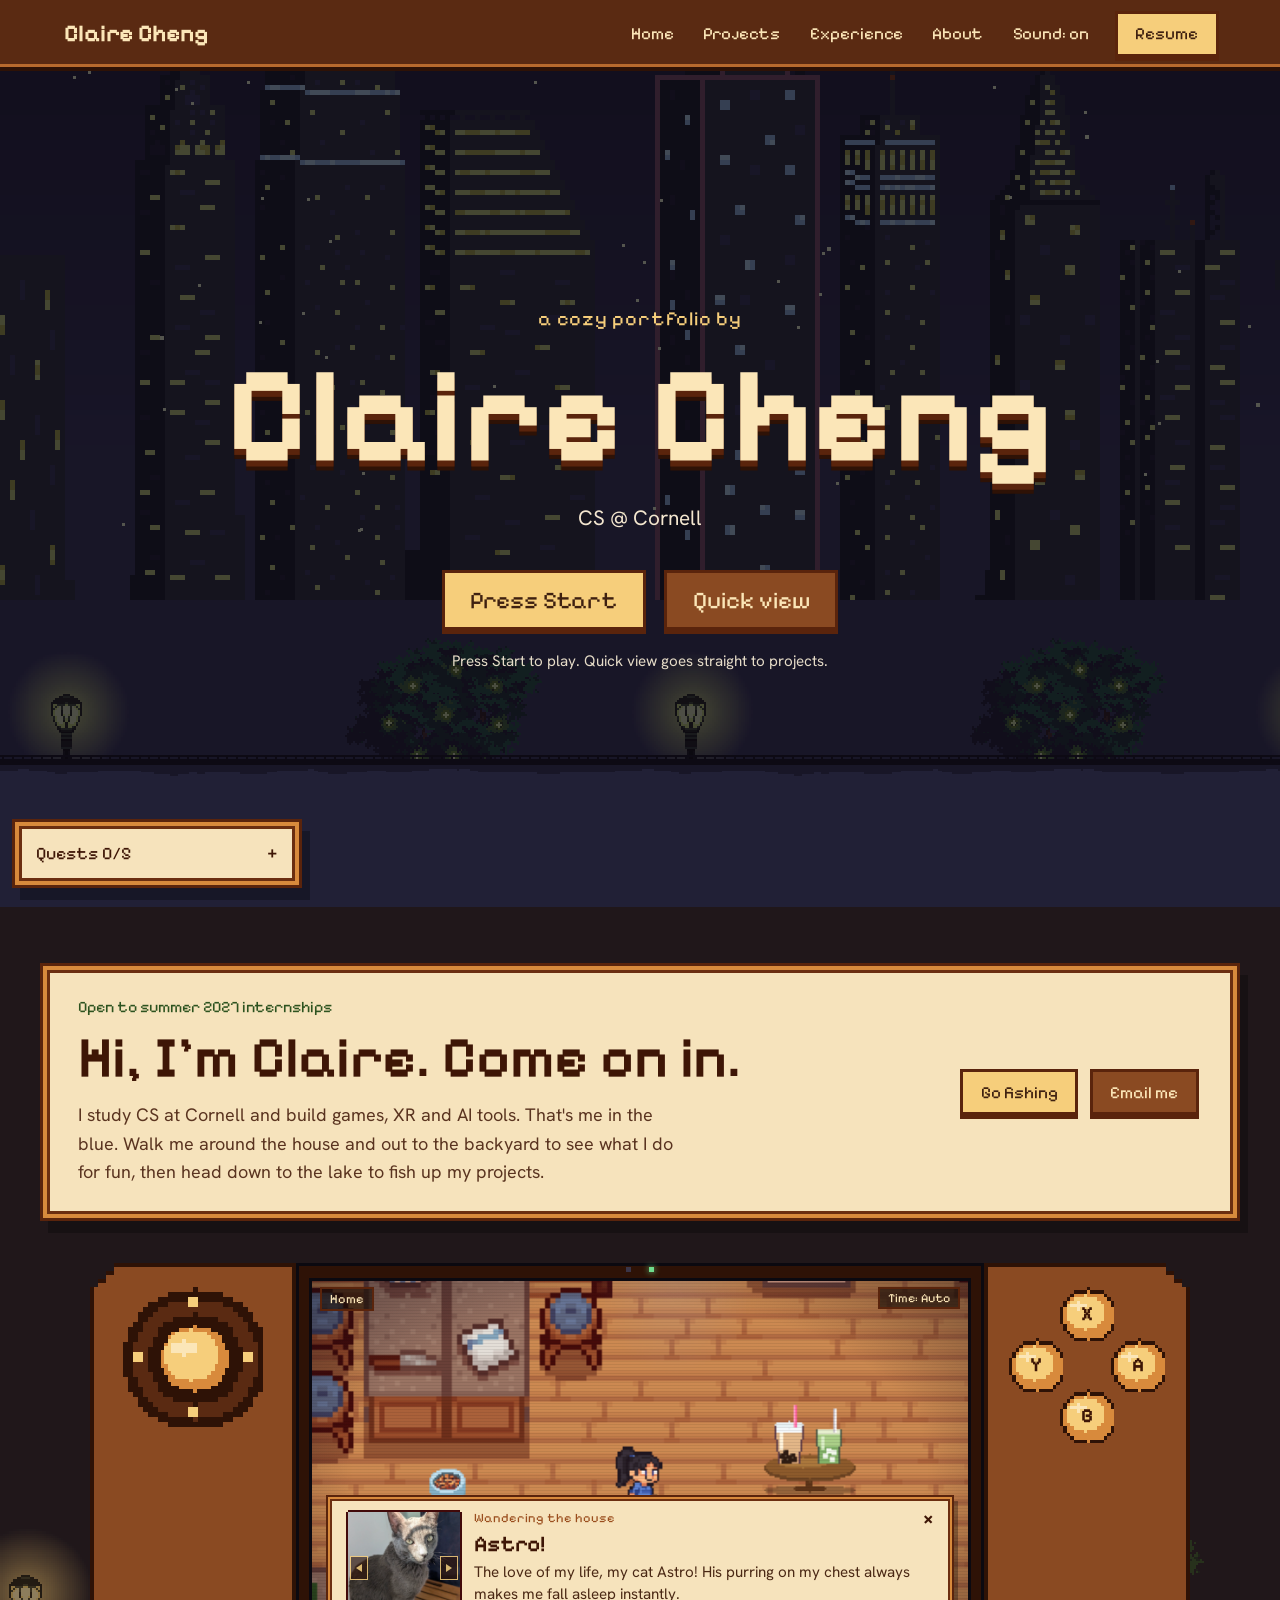
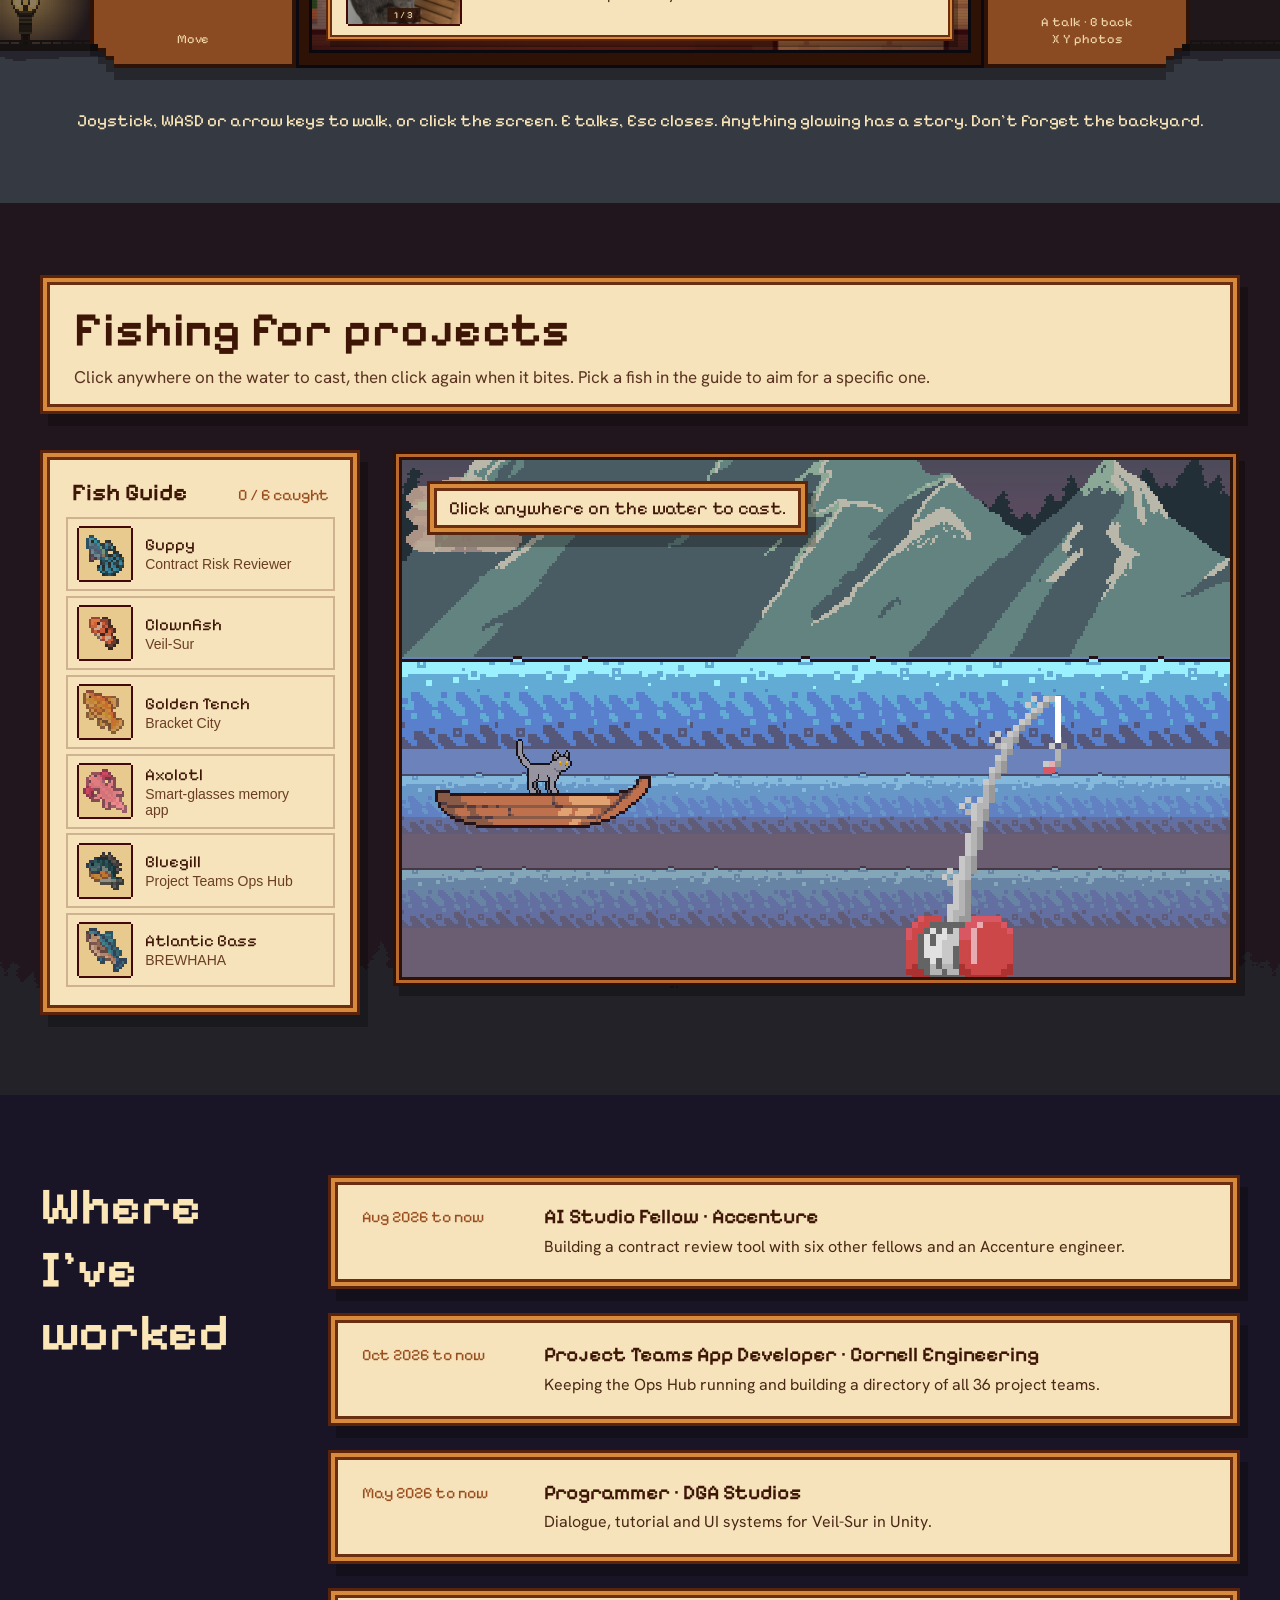
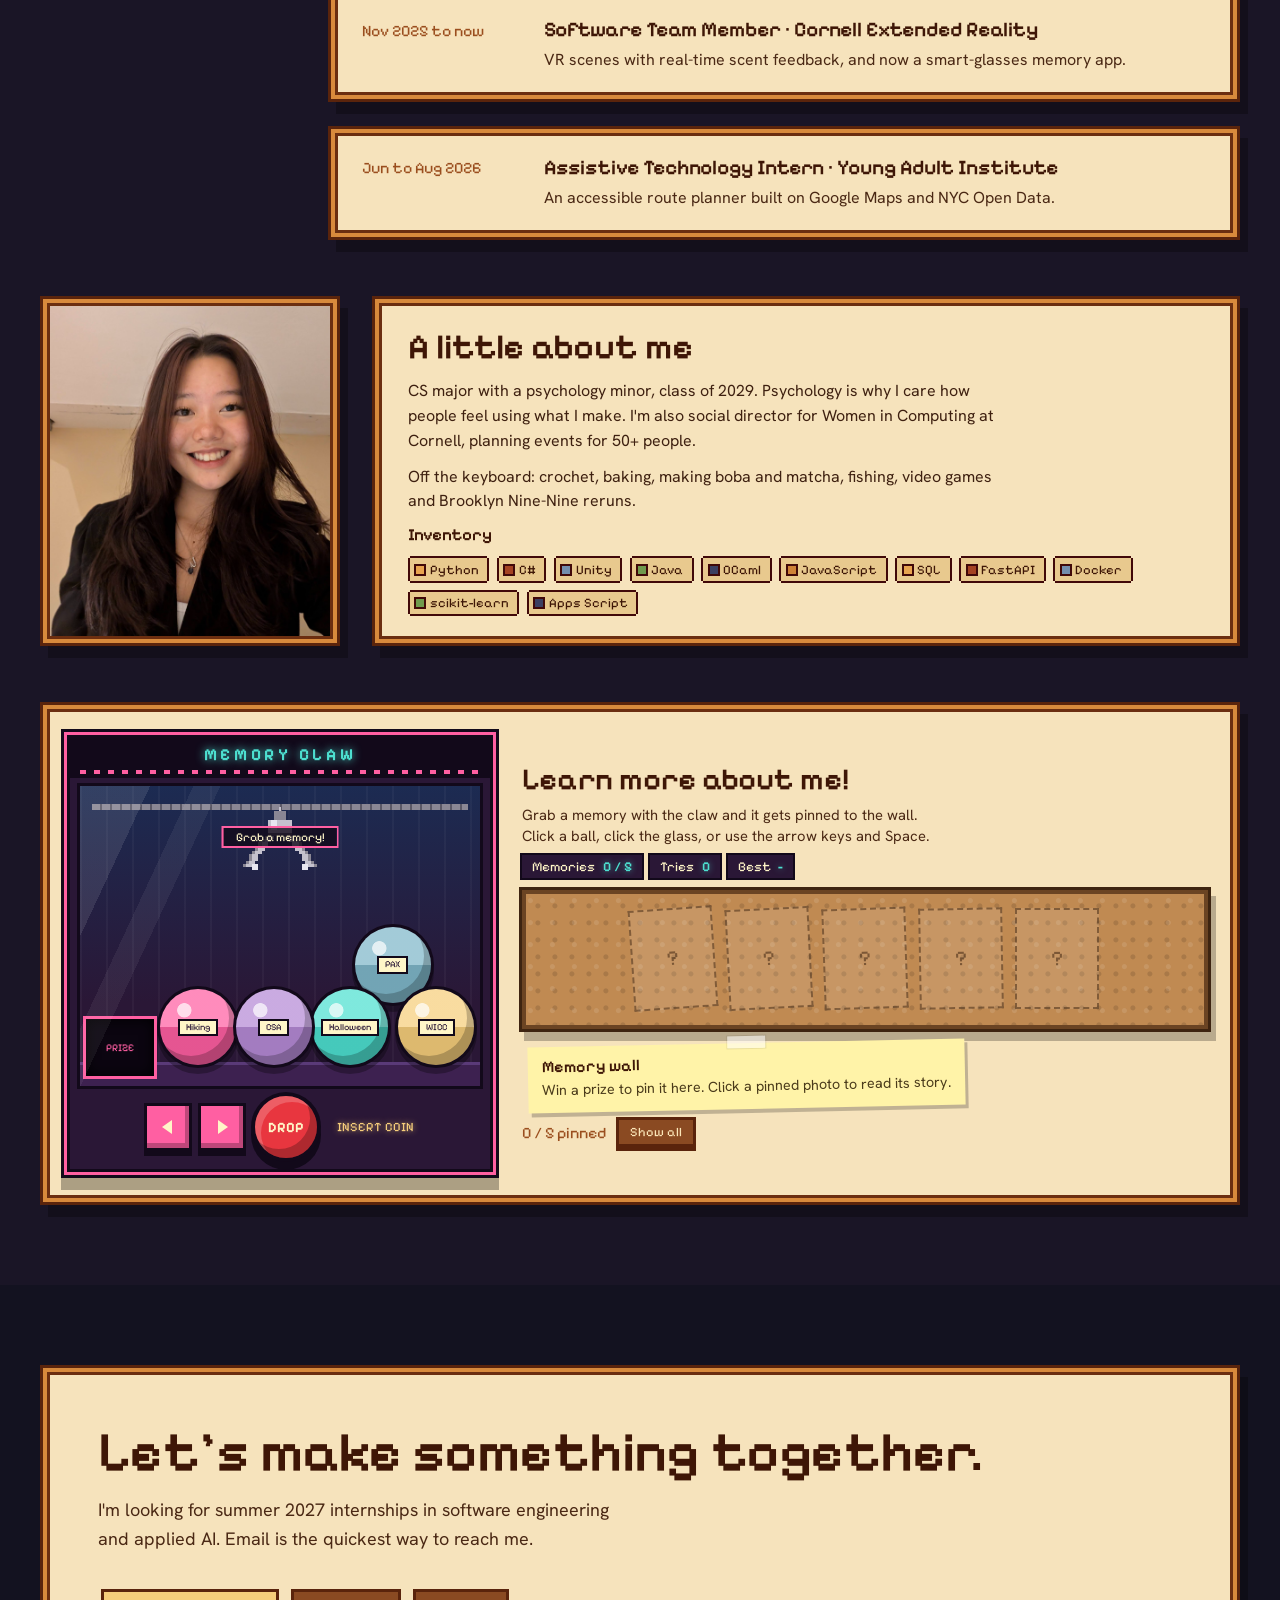
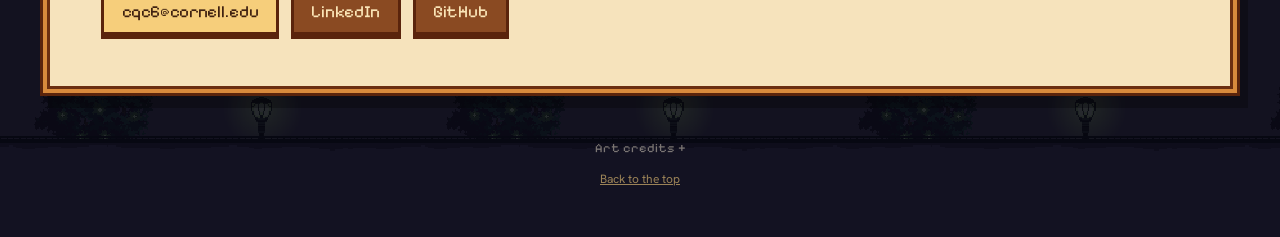
==== commit d89aa1cf: "fix: updated credit for fishing art assets also added resume" ====
--- a/index.html
+++ b/index.html
@@ -292,8 +292,7 @@
             Backgrounds: <a href="https://the-pixel-nook.itch.io/parallax-backgrounds-demo">Parallax Backgrounds</a> by
             The Pixel Nook. Lake, boat and fishing rod prop: <a
               href="https://free-game-assets.itch.io/free-fishing-pixel-art-pack">Free Fishing Pixel Art Pack</a> by
-            CraftPix.net. Fishing rod animation and bite marker: [pixel fishing asset pack, author]. Fish: [fishing
-            pack, author], non-commercial license. The backyard, tent, campfire, TV, trees and game console are drawn in
+            CraftPix.net. Fishing rod animation and bite marker: <a href="https://sinigangs.itch.io/pixel-fishing-assets">Pixel Fishing Assets</a> by Sinigangs. Fish: <a href="https://shubibubi.itch.io/cozy-fishing">Cozy Fishing</a> by Shubibubi. The backyard, tent, campfire, TV, trees and game console are drawn in
             code. Sound effects are synthesized in the browser. Full list in CREDITS.md.</p></details>
           <a href="#top">Back to the top</a>
         </footer>
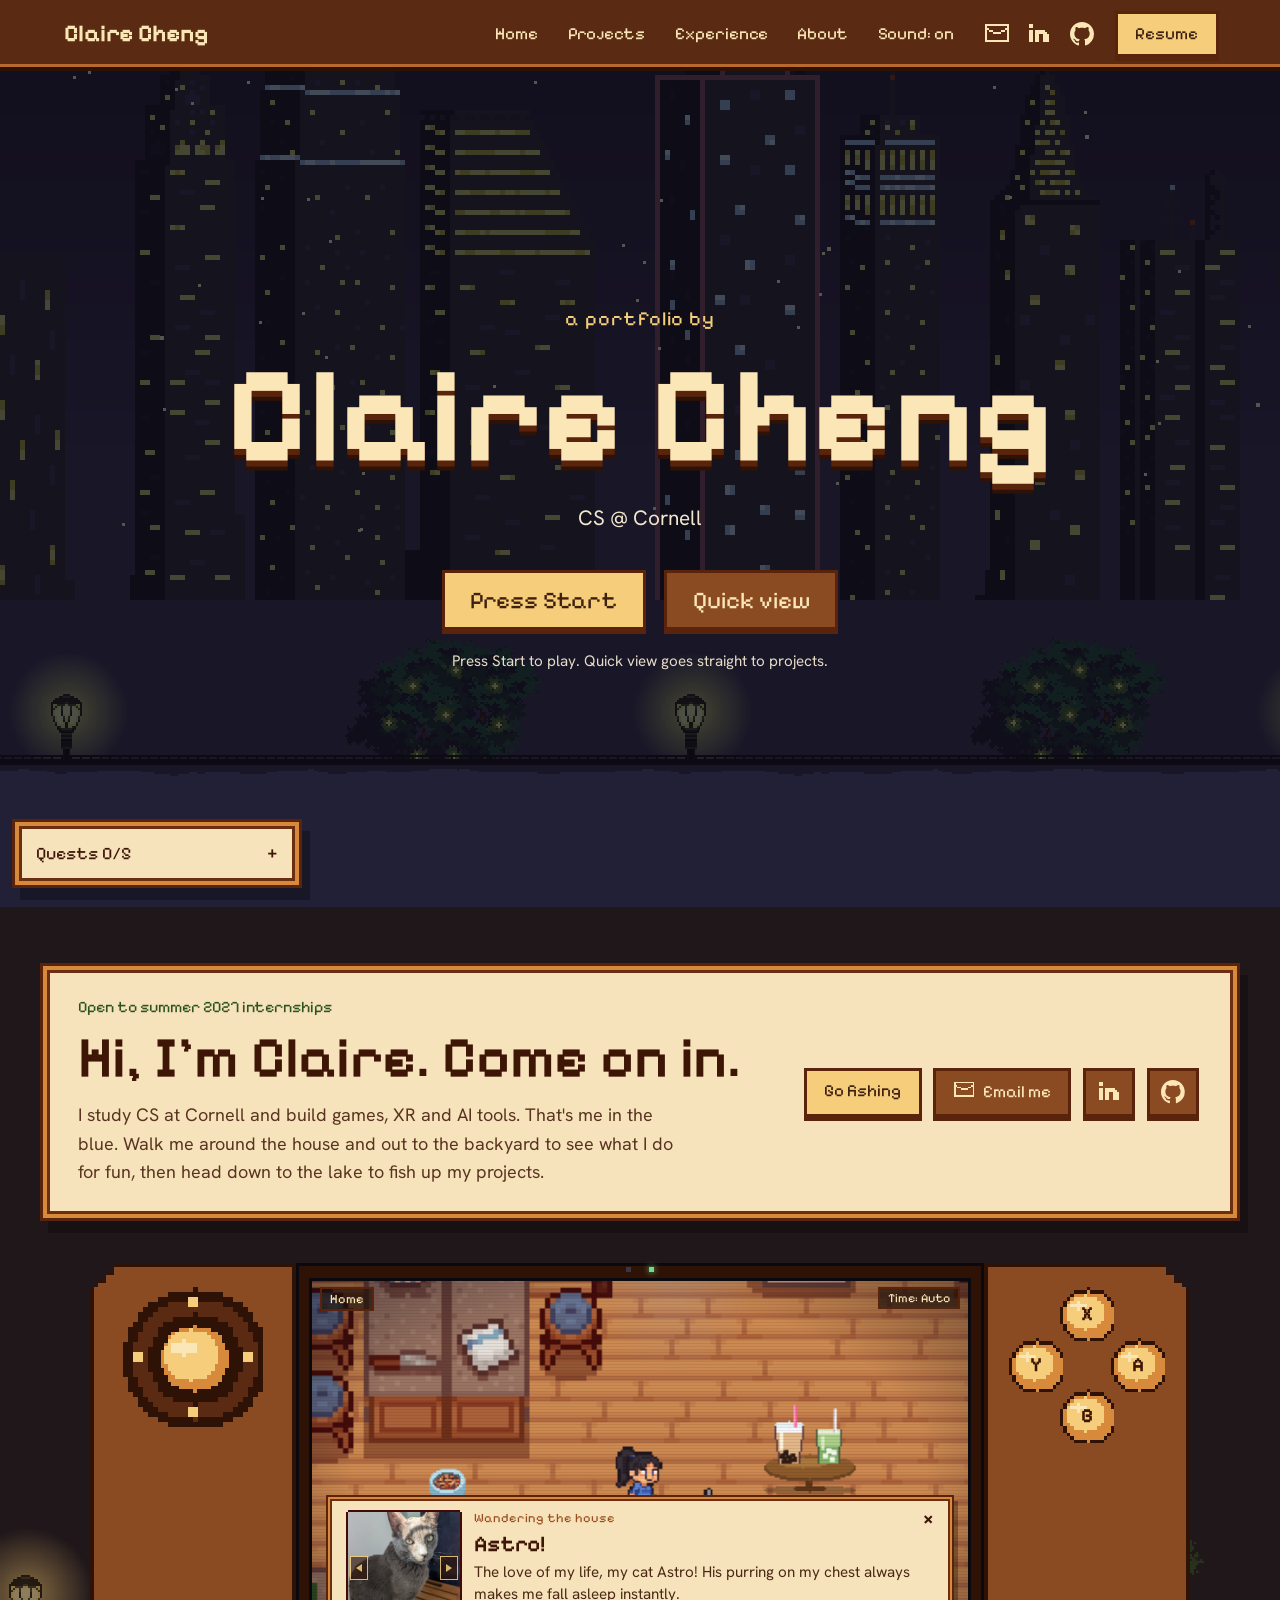
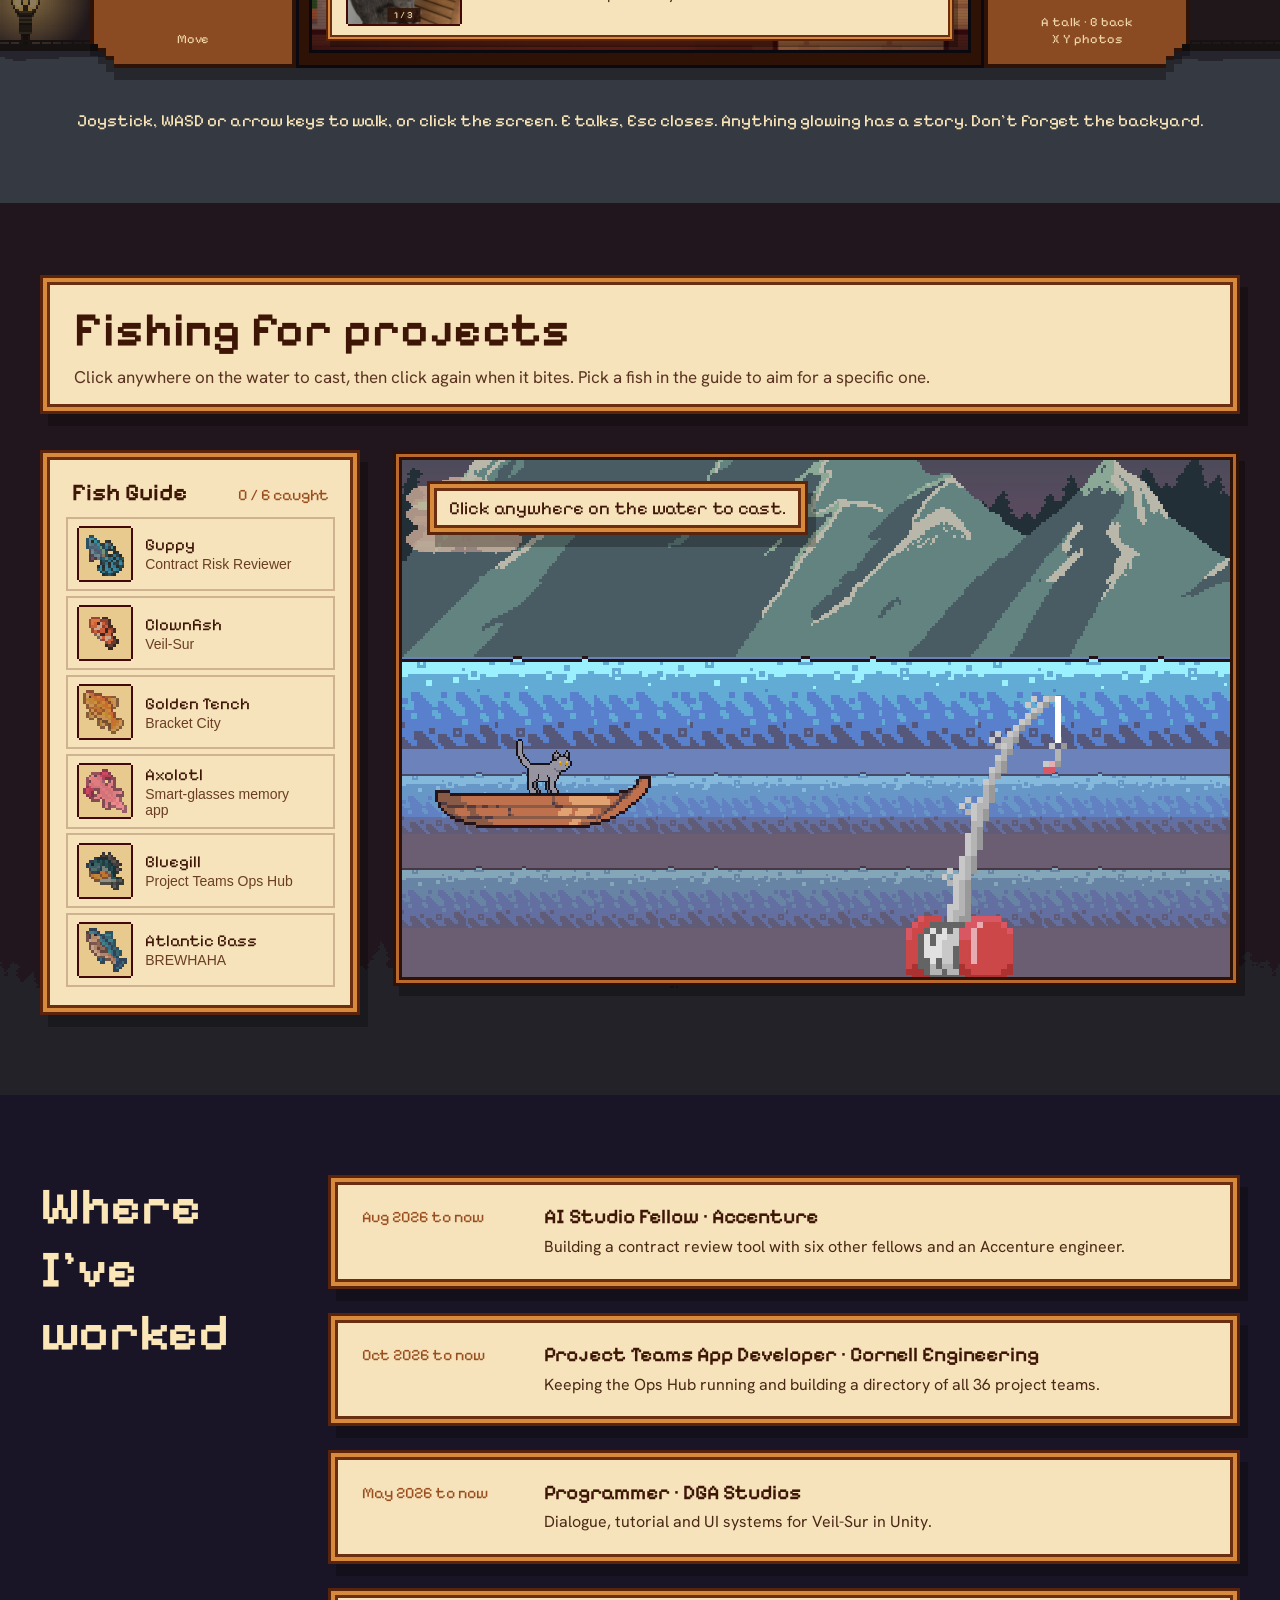
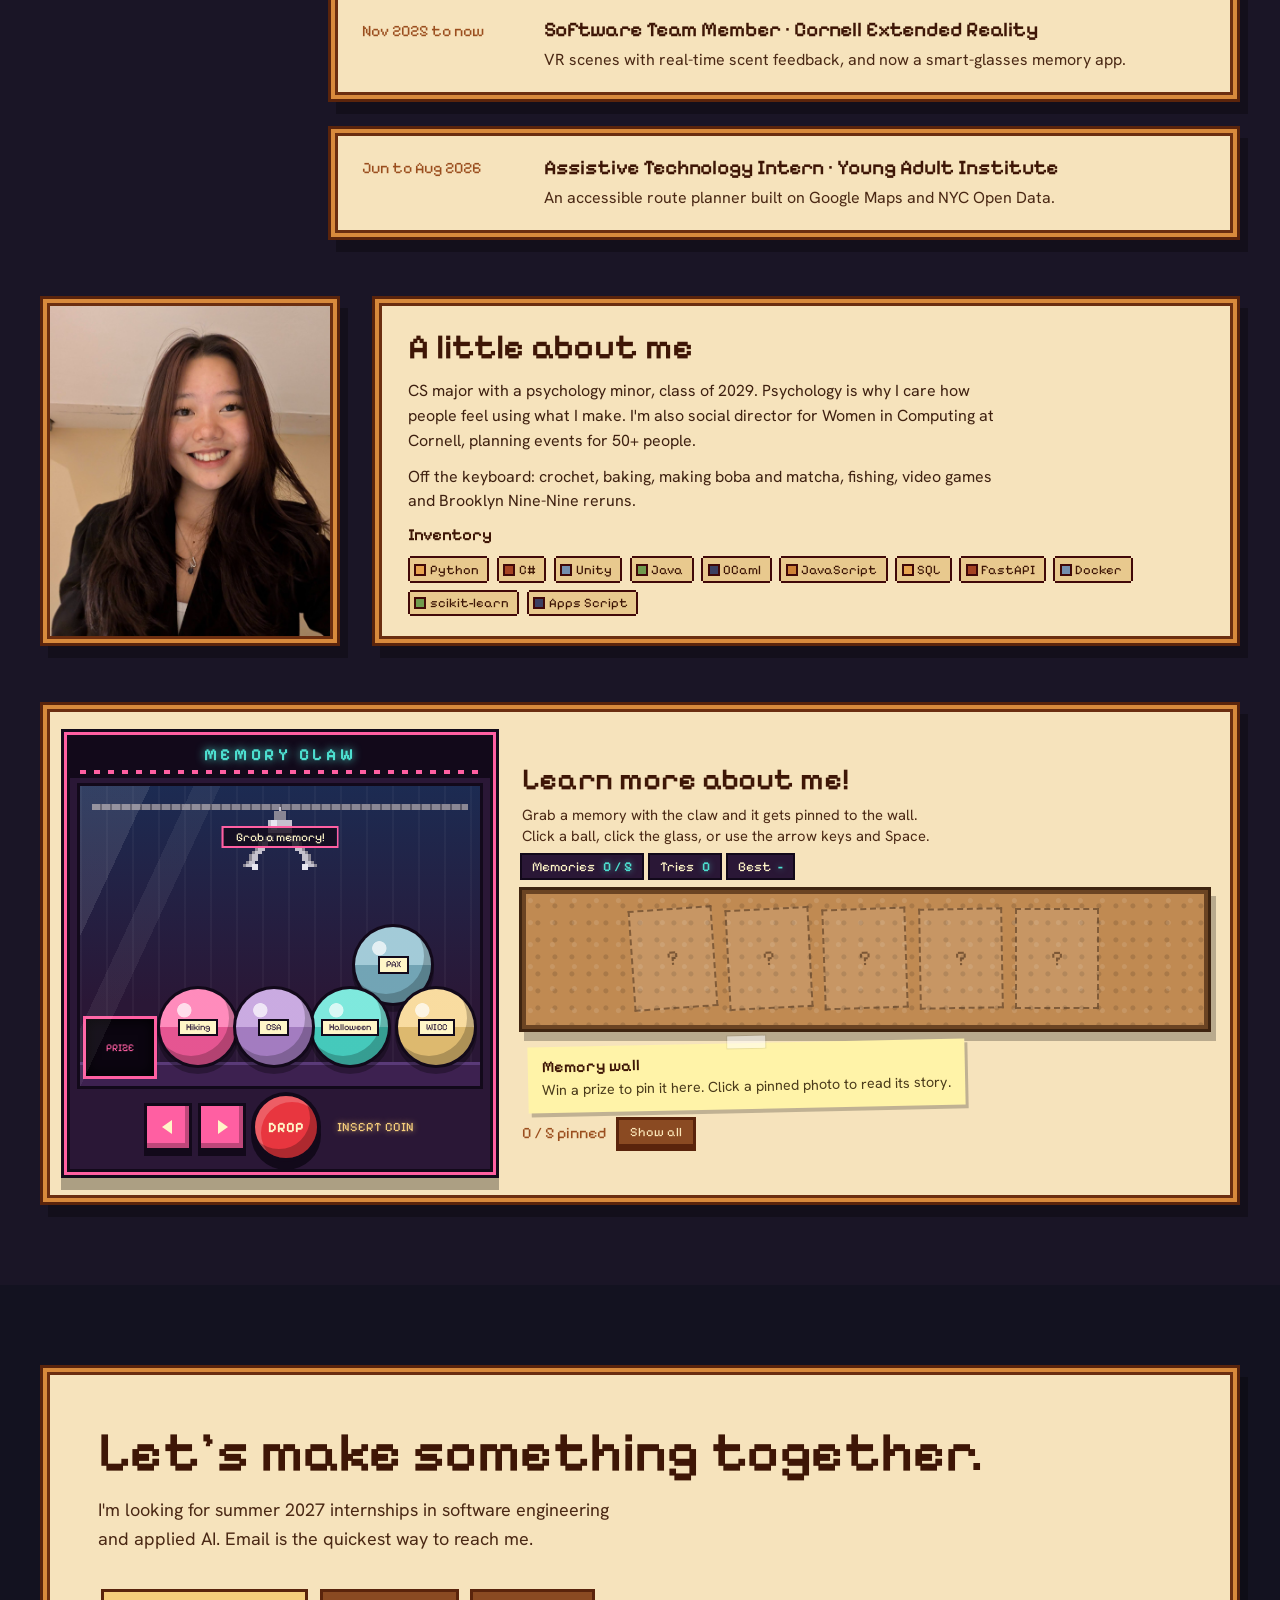
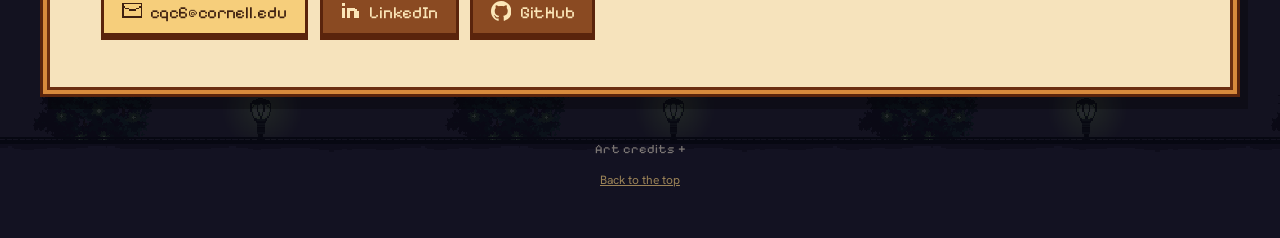
==== commit 2b01d54e: "feat: added linked in and github icons for easier access" ====
--- a/index.html
+++ b/index.html
@@ -25,6 +25,11 @@
         <a class="navlink" href="#experience">Experience</a>
         <a class="navlink" href="#about">About</a>
         <button class="navlink" id="soundBtn" type="button" aria-pressed="true">Sound: on</button>
+        <span class="nav-ico">
+          <a href="mailto:cqc6@cornell.edu" class="js-hi" aria-label="Email Claire" title="Email"><span class="ico" data-ico="mail" aria-hidden="true"></span></a>
+          <a href="https://linkedin.com/in/claireqcheng" target="_blank" rel="noopener" aria-label="LinkedIn profile" title="LinkedIn"><span class="ico" data-ico="in" aria-hidden="true"></span></a>
+          <a href="#" class="js-gh" target="_blank" rel="noopener" aria-label="GitHub profile" title="GitHub"><span class="ico" data-ico="gh" aria-hidden="true"></span></a>
+        </span>
         <a class="btn btn-gold" id="resumeLink" href="resume.pdf" target="_blank" rel="noopener"
           style="margin-left:.75rem">Resume</a>
       </nav>
@@ -42,7 +47,7 @@
       </div>
       <div class="shade" aria-hidden="true" style="background:rgba(18,12,30,.35)"></div>
       <div class="title-inner">
-        <span class="title-kicker">a cozy portfolio by</span>
+        <span class="title-kicker">a portfolio by</span>
         <h1>Claire Cheng</h1>
         <p>CS @ Cornell</p>
         <div class="actions">
@@ -71,7 +76,9 @@
           </div>
           <div class="actions">
             <a href="#work" class="btn btn-gold">Go fishing</a>
-            <a href="mailto:cqc6@cornell.edu" class="btn btn-wood js-hi">Email me</a>
+            <a href="mailto:cqc6@cornell.edu" class="btn btn-wood js-hi"><span class="ico" data-ico="mail" aria-hidden="true"></span>Email me</a>
+            <a href="https://linkedin.com/in/claireqcheng" target="_blank" rel="noopener" class="btn btn-wood btn-sq" aria-label="LinkedIn profile" title="LinkedIn"><span class="ico" data-ico="in" aria-hidden="true"></span></a>
+            <a href="#" class="btn btn-wood btn-sq js-gh" target="_blank" rel="noopener" aria-label="GitHub profile" title="GitHub"><span class="ico" data-ico="gh" aria-hidden="true"></span></a>
           </div>
         </div>
         <div class="console" id="console">
@@ -278,22 +285,30 @@
               to reach me.</p>
           </div>
           <div class="actions">
-            <a href="mailto:cqc6@cornell.edu" class="btn btn-gold js-hi">cqc6@cornell.edu</a>
+            <a href="mailto:cqc6@cornell.edu" class="btn btn-gold js-hi"><span class="ico" data-ico="mail" aria-hidden="true"></span>cqc6@cornell.edu</a>
             <a href="https://linkedin.com/in/claireqcheng" target="_blank" rel="noopener"
-              class="btn btn-wood">LinkedIn</a>
-            <a href="#" id="githubLink" target="_blank" rel="noopener" class="btn btn-wood">GitHub</a>
+              class="btn btn-wood"><span class="ico" data-ico="in" aria-hidden="true"></span>LinkedIn</a>
+            <a href="#" id="githubLink" target="_blank" rel="noopener" class="btn btn-wood js-gh"><span class="ico" data-ico="gh" aria-hidden="true"></span>GitHub</a>
           </div>
         </div>
         <footer class="credits">
-          <details class="credit-fold"><summary>Art credits</summary><p>House: <a href="https://marie-pepo.itch.io/cosy-cabin">Cosy Cabin</a> by Marie Pepo. Me: <a
-              href="https://spritekitchen.itch.io/lia-animated-pixel-art-girl-character">Lia</a> by Sprite Kitchen,
-            recolored. Cat: <a href="https://carysaurus.itch.io/black-cat-sprites">Black Cat Sprites</a> by Carysaurus,
-            recolored grey. Yarn: <a href="https://toffeecraft.itch.io/cat-retro">Retro Cats</a> by ToffeeCraft.
-            Backgrounds: <a href="https://the-pixel-nook.itch.io/parallax-backgrounds-demo">Parallax Backgrounds</a> by
-            The Pixel Nook. Lake, boat and fishing rod prop: <a
-              href="https://free-game-assets.itch.io/free-fishing-pixel-art-pack">Free Fishing Pixel Art Pack</a> by
-            CraftPix.net. Fishing rod animation and bite marker: <a href="https://sinigangs.itch.io/pixel-fishing-assets">Pixel Fishing Assets</a> by Sinigangs. Fish: <a href="https://shubibubi.itch.io/cozy-fishing">Cozy Fishing</a> by Shubibubi. The backyard, tent, campfire, TV, trees and game console are drawn in
-            code. Sound effects are synthesized in the browser. Full list in CREDITS.md.</p></details>
+          <details class="credit-fold">
+            <summary>Art credits</summary>
+            <p>House: <a href="https://marie-pepo.itch.io/cosy-cabin">Cosy Cabin</a> by Marie Pepo. Me: <a
+                href="https://spritekitchen.itch.io/lia-animated-pixel-art-girl-character">Lia</a> by Sprite Kitchen,
+              recolored. Cat: <a href="https://carysaurus.itch.io/black-cat-sprites">Black Cat Sprites</a> by
+              Carysaurus,
+              recolored grey. Yarn: <a href="https://toffeecraft.itch.io/cat-retro">Retro Cats</a> by ToffeeCraft.
+              Backgrounds: <a href="https://the-pixel-nook.itch.io/parallax-backgrounds-demo">Parallax Backgrounds</a>
+              by
+              The Pixel Nook. Lake, boat and fishing rod prop: <a
+                href="https://free-game-assets.itch.io/free-fishing-pixel-art-pack">Free Fishing Pixel Art Pack</a> by
+              CraftPix.net. Fishing rod animation and bite marker: <a
+                href="https://sinigangs.itch.io/pixel-fishing-assets">Pixel Fishing Assets</a> by Sinigangs. Fish: <a
+                href="https://shubibubi.itch.io/cozy-fishing">Cozy Fishing</a> by Shubibubi. The backyard, tent,
+              campfire, TV, trees and game console are drawn in
+              code. Sound effects are synthesized in the browser. Full list in CREDITS.md.</p>
+          </details>
           <a href="#top">Back to the top</a>
         </footer>
       </div>
--- a/styles.css
+++ b/styles.css
@@ -607,3 +607,13 @@
 .credit-fold p { margin: .4rem 0 0; font-size: .75rem; color: rgba(230,220,200,.6); }
 .credit-fold a { color: rgba(246,206,123,.75); }
 .credits > a { font-size: .75rem; color: rgba(246,206,123,.6); }
+
+/* ---- contact icons ---- */
+.ico { display: inline-block; width: 1.15em; height: 1.15em; vertical-align: -.2em; margin-right: .5em; flex: none; }
+.btn .ico { width: 1.2em; height: 1.2em; }
+.btn-sq { padding: .6rem .7rem; }
+.btn-sq .ico { margin: 0; width: 1.4em; height: 1.4em; vertical-align: -.3em; }
+.nav-ico { display: inline-flex; align-items: center; gap: .15rem; margin-left: .4rem; }
+.nav-ico a { display: inline-flex; padding: .55rem .5rem; color: var(--cream); }
+.nav-ico a:hover { color: #fff; transform: translateY(-2px); }
+.nav-ico .ico { width: 1.5rem; height: 1.5rem; margin: 0; }
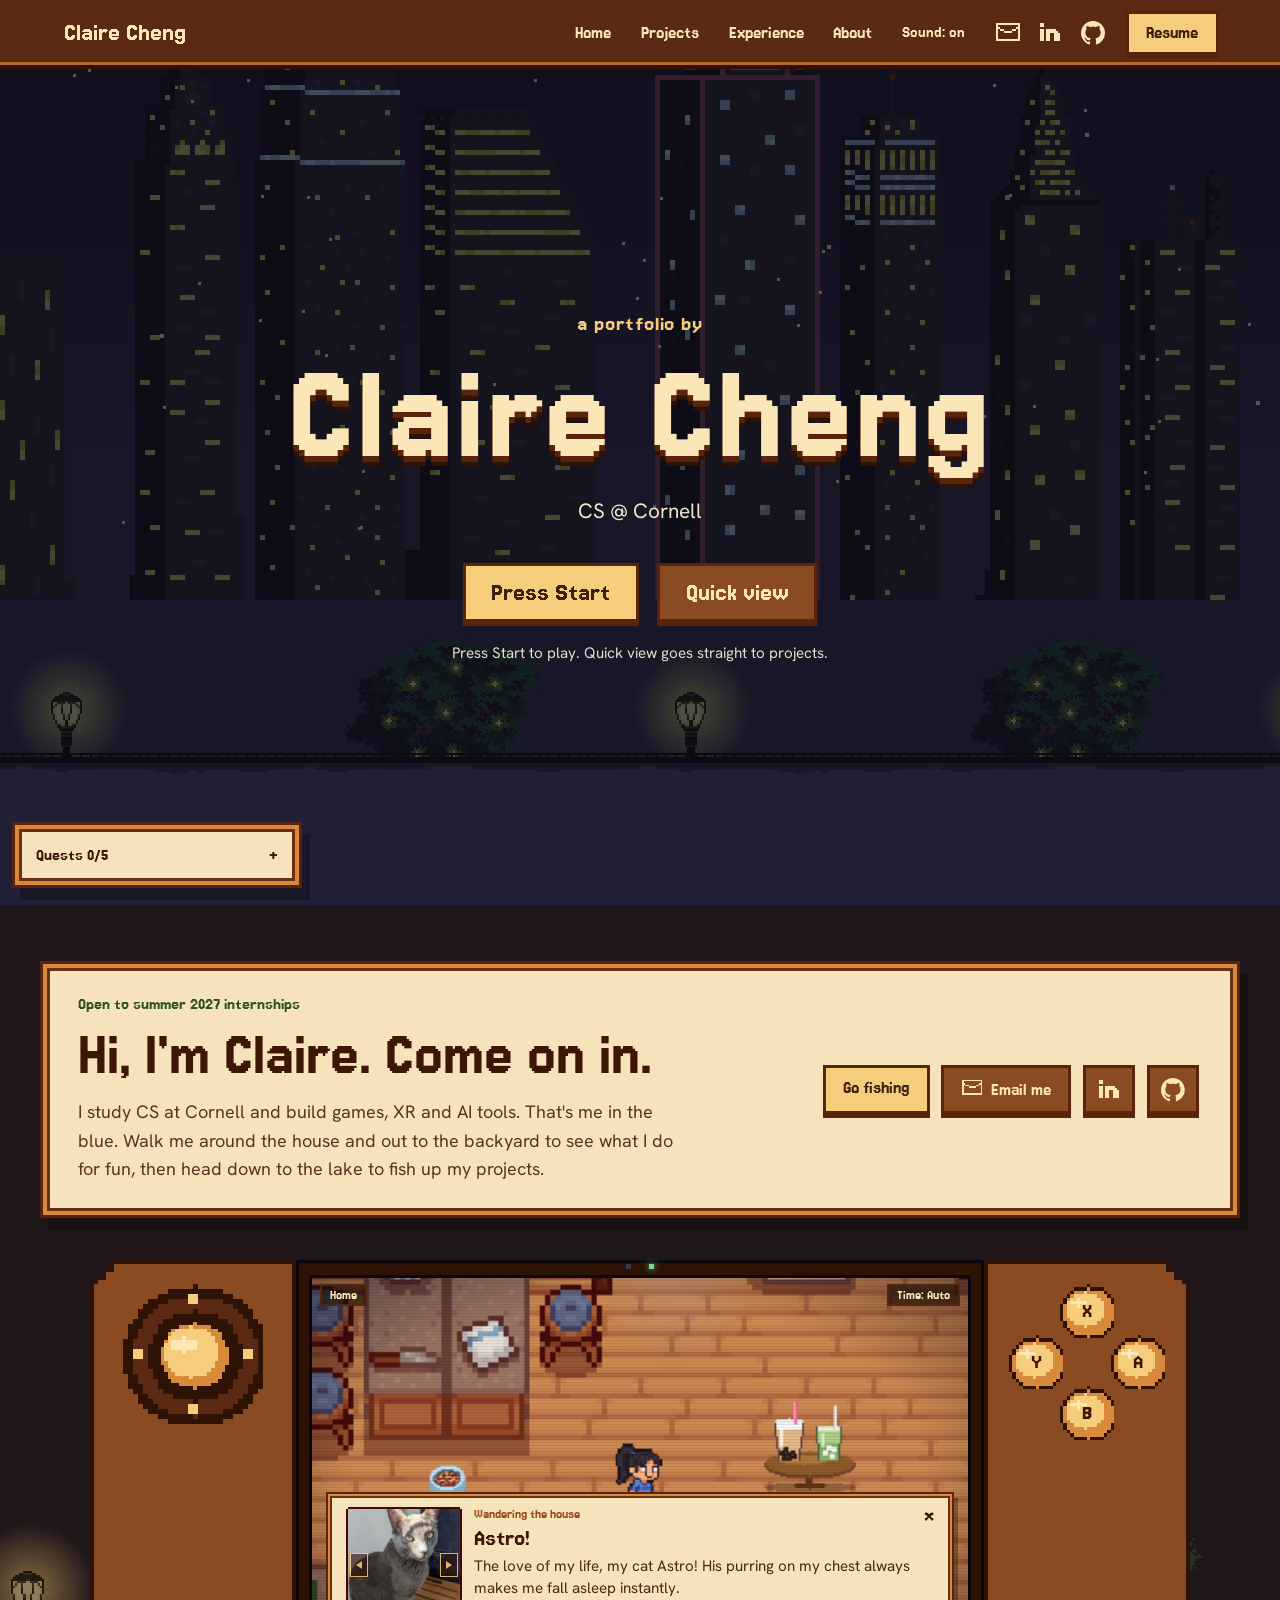
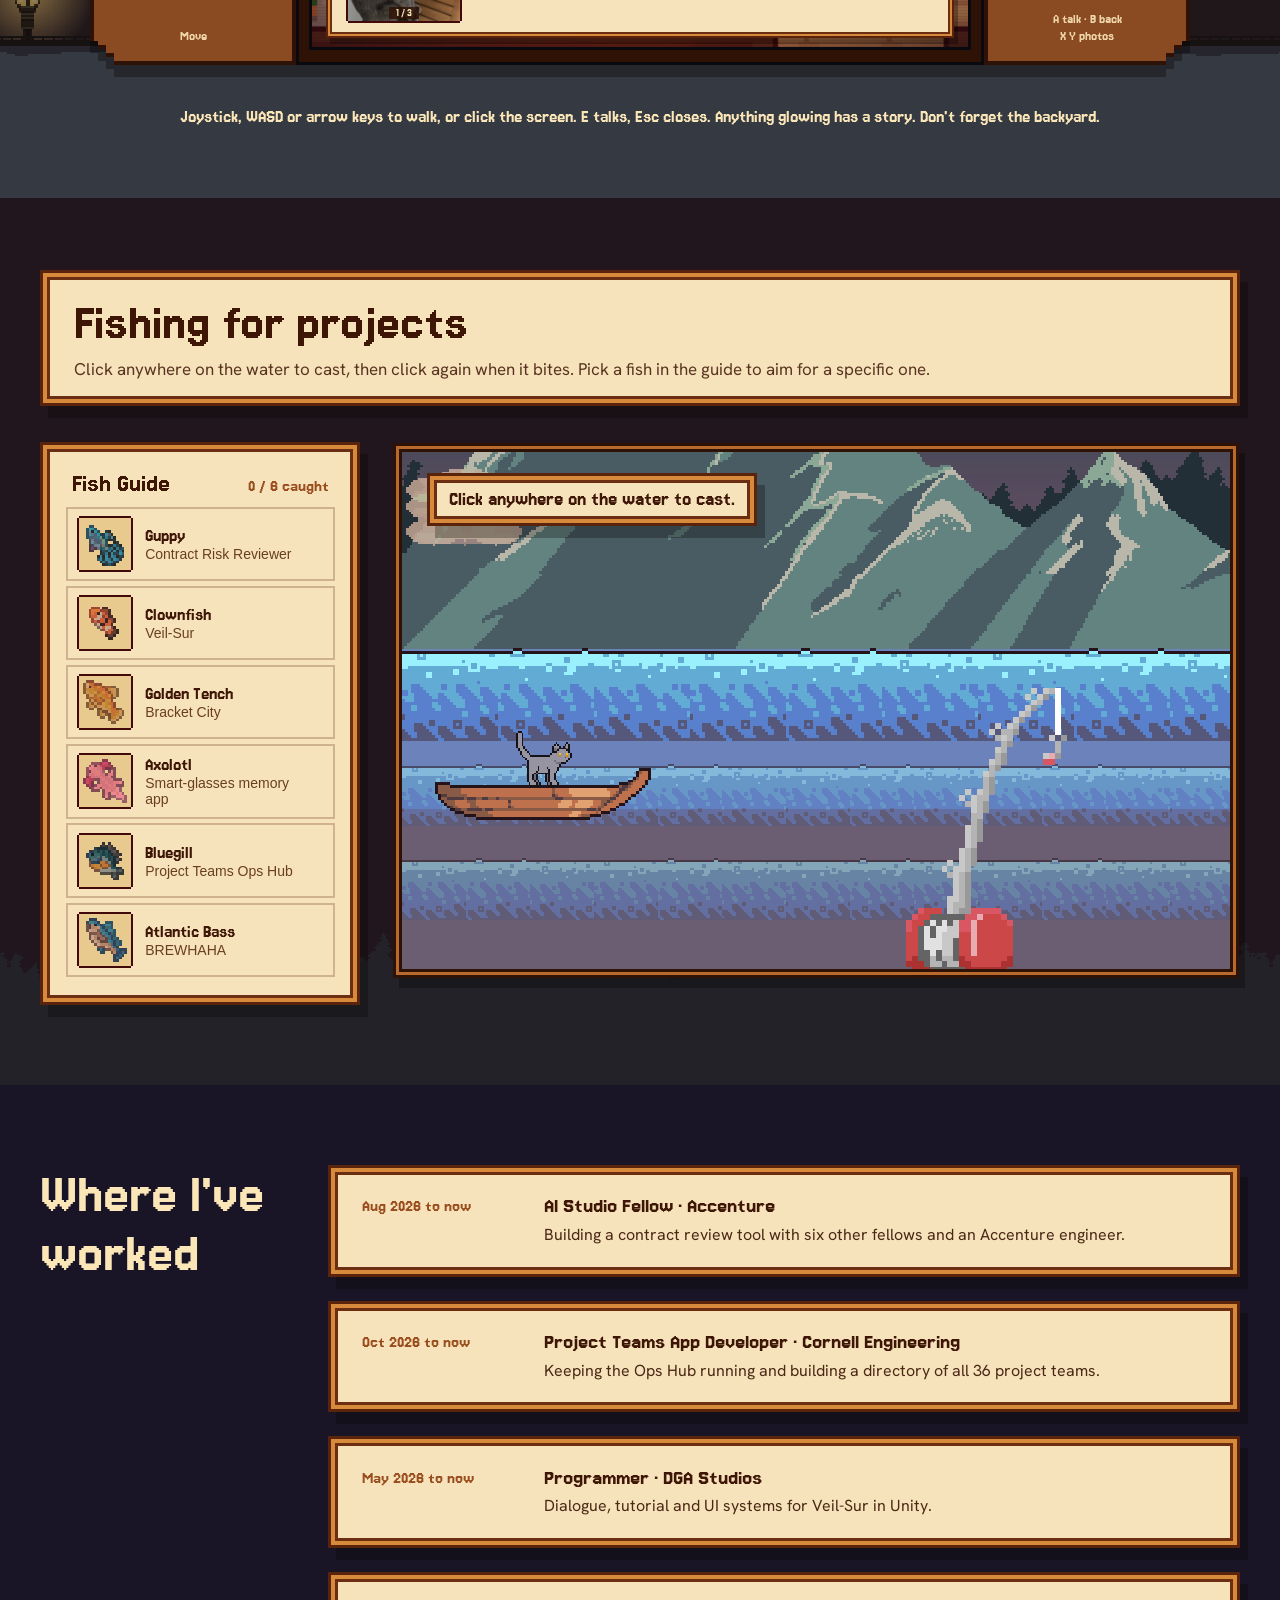
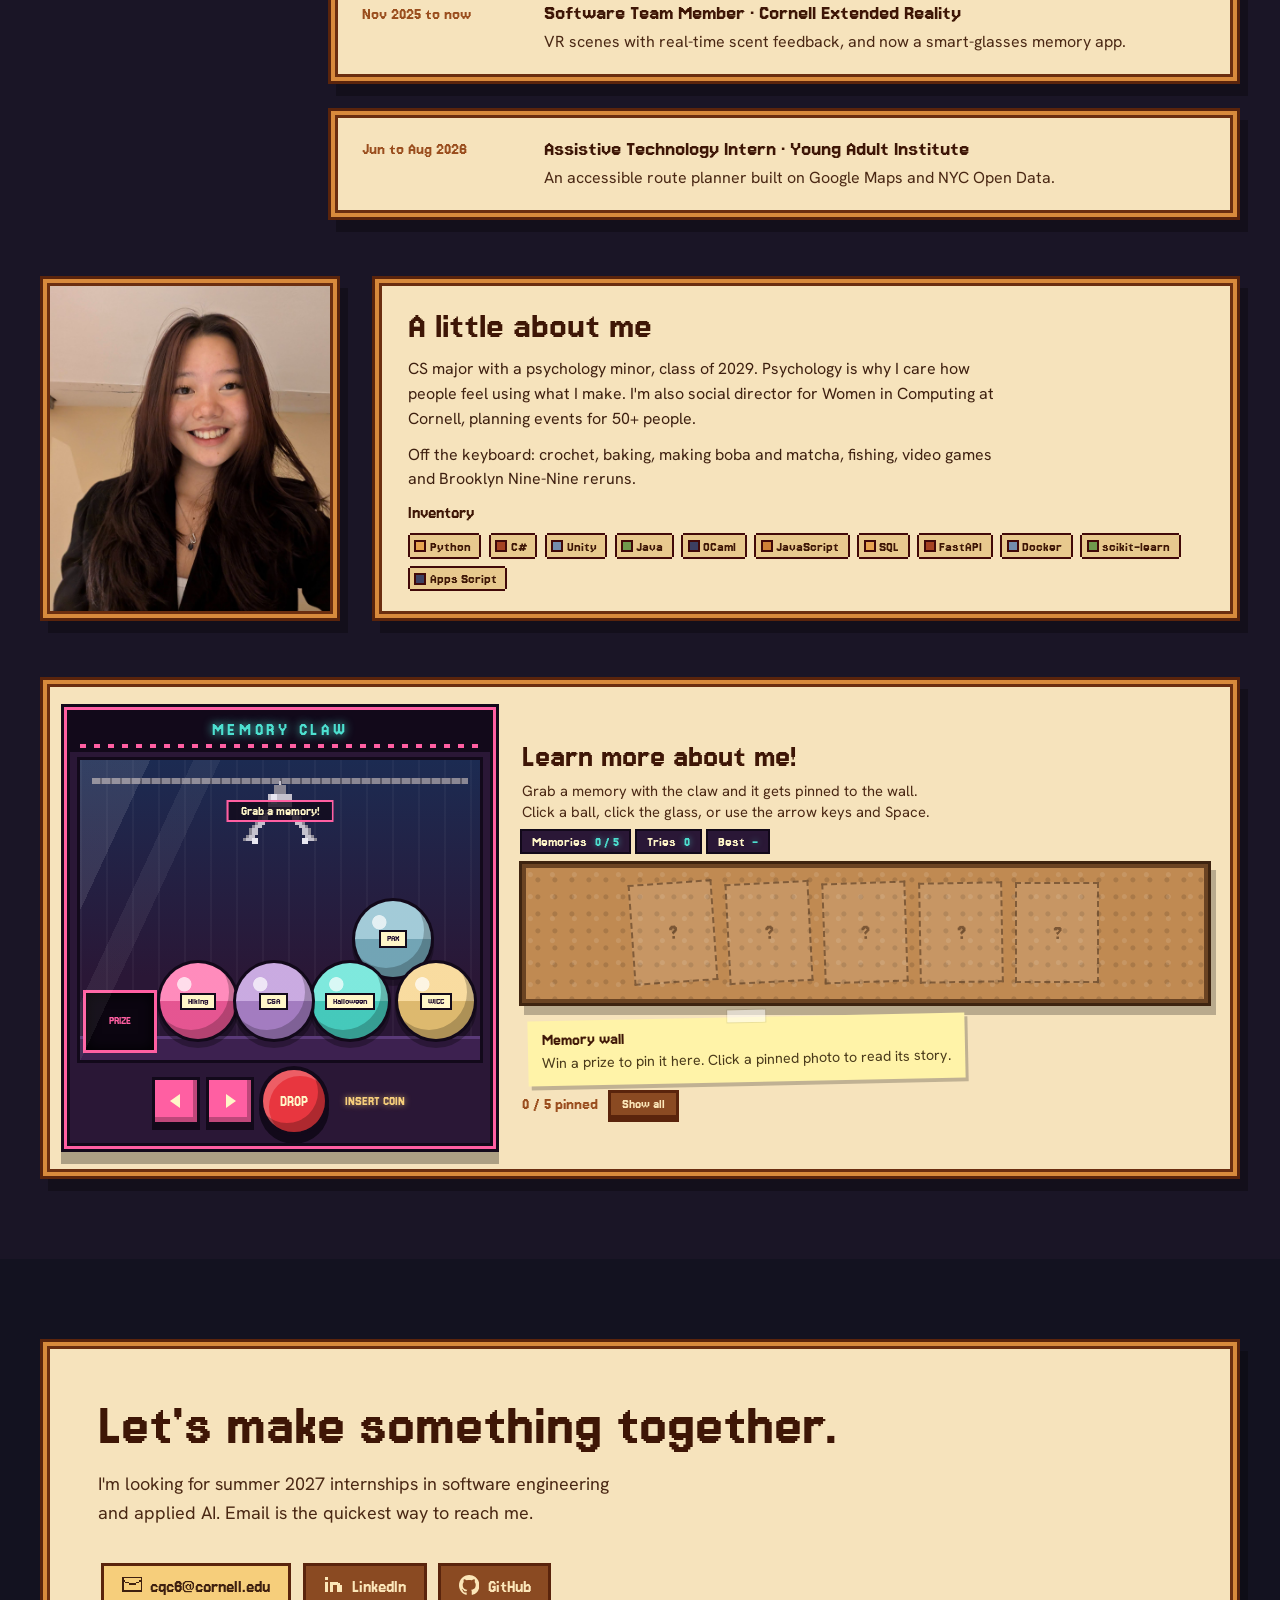
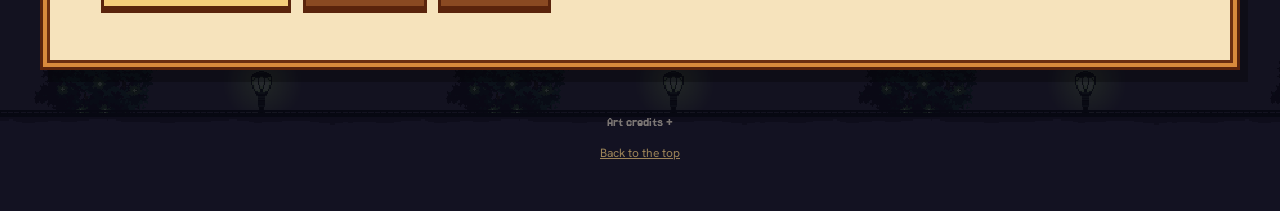
==== commit 5e42929e: "feat: added a favicon" ====
--- a/index.html
+++ b/index.html
@@ -4,13 +4,14 @@
 <head>
   <meta charset="utf-8">
   <meta name="viewport" content="width=device-width, initial-scale=1">
+    <link rel="icon" type="image/svg+xml" href="favicon-c.svg">
   <title>Claire Cheng · Portfolio</title>
   <meta name="description"
     content="Claire Cheng: CS student at Cornell building games, XR and AI tools. A cozy pixel-art portfolio you can walk around in.">
   <link rel="preconnect" href="https://fonts.googleapis.com">
   <link rel="preconnect" href="https://fonts.gstatic.com" crossorigin>
   <link rel="stylesheet"
-    href="https://fonts.googleapis.com/css2?family=Pixelify+Sans:wght@400;500;600;700&family=Hanken+Grotesk:wght@400;500;600&display=swap">
+    href="https://fonts.googleapis.com/css2?family=Jersey+15&family=Hanken+Grotesk:wght@400;500;600&display=swap">
   <link rel="stylesheet" href="styles.css">
 </head>
 
--- a/styles.css
+++ b/styles.css
@@ -28,7 +28,7 @@
 a { color: #8A2711; }
 a:hover { color: #5C1405; }
 a:focus-visible, button:focus-visible, [tabindex]:focus-visible { outline: 3px solid #FFE9A8; outline-offset: 4px; }
-.pixel { font-family: 'Pixelify Sans', system-ui, sans-serif; }
+.pixel { font-family: 'Jersey 15', system-ui, sans-serif; }
 .wrap { position: relative; max-width: 1200px; margin: 0 auto; }
 .sr-only { position: absolute; width: 1px; height: 1px; overflow: hidden; clip: rect(0 0 0 0); white-space: nowrap; }
 
@@ -36,7 +36,7 @@
 .sv { background: var(--parchment); box-shadow: 0 0 0 3px #6B2E10, 0 0 0 7px #D88A3C, 0 0 0 10px #5A240C, 8px 12px 0 10px rgba(0,0,0,.28); margin: 10px; }
 .svd { background: var(--wood); box-shadow: 0 0 0 3px var(--wood-dark), 0 0 0 6px var(--wood-light), 0 0 0 9px var(--wood-dark), 6px 10px 0 9px rgba(0,0,0,.3); margin: 10px; }
 .pxs { box-shadow: 0 -2px 0 0 #410909, 0 2px 0 0 #410909, -2px 0 0 0 #410909, 2px 0 0 0 #410909; }
-.btn { display: inline-block; text-decoration: none; font-family: 'Pixelify Sans', sans-serif; font-size: 1.0625rem; padding: .6rem 1.1rem; border: 0; box-shadow: 0 0 0 3px #5A240C, 0 4px 0 3px #5A240C; transition: transform .08s; }
+.btn { display: inline-block; text-decoration: none; font-family: 'Jersey 15', sans-serif; font-size: 1.0625rem; padding: .6rem 1.1rem; border: 0; box-shadow: 0 0 0 3px #5A240C, 0 4px 0 3px #5A240C; transition: transform .08s; }
 .btn:active { transform: translateY(2px); }
 .btn-gold { background: var(--gold); color: #3E2010; }
 .btn-wood { background: var(--wood-mid); color: var(--cream); }
@@ -46,9 +46,9 @@
 /* Header */
 .site-header { position: sticky; top: 0; z-index: 40; background: var(--wood); border-bottom: 4px solid var(--wood-dark); box-shadow: inset 0 -3px 0 var(--wood-light); }
 .site-header .wrap { padding: .7rem 1.5rem; display: flex; flex-wrap: wrap; gap: 1rem; align-items: center; justify-content: space-between; }
-.logo { color: var(--cream); text-decoration: none; font-family: 'Pixelify Sans', sans-serif; font-weight: 700; font-size: 1.5rem; padding: .375rem 0; }
+.logo { color: var(--cream); text-decoration: none; font-family: 'Jersey 15', sans-serif; font-weight: 700; font-size: 1.5rem; padding: .375rem 0; }
 .logo:hover { color: #fff; }
-.site-header nav { display: flex; flex-wrap: wrap; gap: .25rem; align-items: center; font-family: 'Pixelify Sans', sans-serif; }
+.site-header nav { display: flex; flex-wrap: wrap; gap: .25rem; align-items: center; font-family: 'Jersey 15', sans-serif; }
 .navlink { color: var(--cream); text-decoration: none; font-size: 1.0625rem; padding: .75rem .8rem; background: none; border: 0; font-family: inherit; }
 .navlink:hover { color: #fff; }
 
@@ -71,8 +71,8 @@
 /* Title screen */
 .title { min-height: calc(100vh - 64px); display: flex; align-items: center; justify-content: center; padding: 3rem 1.5rem; }
 .title-inner { position: relative; display: flex; flex-direction: column; align-items: center; gap: 1.5rem; text-align: center; }
-.title-kicker { font-family: 'Pixelify Sans', sans-serif; font-size: clamp(1rem, 2vw, 1.25rem); color: var(--gold); letter-spacing: .04em; }
-.title h1 { margin: 0; font-family: 'Pixelify Sans', sans-serif; font-weight: 700; font-size: clamp(3.5rem, 11vw, 8.5rem); line-height: .9; color: var(--cream); text-shadow: 0 6px 0 #5A240C, 0 10px 0 #2E1206; }
+.title-kicker { font-family: 'Jersey 15', sans-serif; font-size: clamp(1rem, 2vw, 1.25rem); color: var(--gold); letter-spacing: .04em; }
+.title h1 { margin: 0; font-family: 'Jersey 15', sans-serif; font-weight: 700; font-size: clamp(3.5rem, 11vw, 8.5rem); line-height: .9; color: var(--cream); text-shadow: 0 6px 0 #5A240C, 0 10px 0 #2E1206; }
 .title p { margin: 0; font-size: clamp(1.05rem, 2vw, 1.3rem); color: #F3E6CF; max-width: 34rem; line-height: 1.5; }
 .title .actions { display: flex; flex-wrap: wrap; gap: 1.5rem; justify-content: center; margin-top: 1rem; }
 .title .btn { font-size: 1.5rem; padding: .8rem 1.6rem; }
@@ -85,8 +85,8 @@
 .home .wrap { display: flex; flex-direction: column; gap: 2.25rem; }
 .intro { padding: 1.5rem 1.75rem; display: flex; flex-wrap: wrap; gap: 1.25rem 2.5rem; align-items: center; justify-content: space-between; }
 .intro-text { flex: 1 1 520px; display: flex; flex-direction: column; gap: .8rem; min-width: 0; }
-.status { font-family: 'Pixelify Sans', sans-serif; color: var(--green); }
-.intro h2 { margin: 0; font-family: 'Pixelify Sans', sans-serif; font-weight: 600; font-size: clamp(2.25rem, 4.6vw, 3.6rem); line-height: 1.02; color: var(--ink); }
+.status { font-family: 'Jersey 15', sans-serif; color: var(--green); }
+.intro h2 { margin: 0; font-family: 'Jersey 15', sans-serif; font-weight: 600; font-size: clamp(2.25rem, 4.6vw, 3.6rem); line-height: 1.02; color: var(--ink); }
 .intro p { margin: 0; font-size: 1.125rem; line-height: 1.6; color: #5A3420; max-width: 38rem; }
 .intro .actions { display: flex; flex-wrap: wrap; gap: 1.1rem; padding: 6px; }
 .viewport { position: relative; width: 100%; aspect-ratio: 16 / 9; overflow: hidden; background: var(--wood-dark); outline-offset: 6px; }
@@ -109,7 +109,7 @@
 .cat span.idle { background-image: url(assets/cat_idle.png); background-size: 1200% 100%; animation: c12 2.4s steps(12) infinite, glow 1.8s ease-in-out infinite; }
 @keyframes c6 { to { background-position: 120% 0; } }
 @keyframes c12 { to { background-position: 109.0909% 0; } }
-.house-hint { margin: 0; text-align: center; font-family: 'Pixelify Sans', sans-serif; font-size: 1.0625rem; color: var(--cream); }
+.house-hint { margin: 0; text-align: center; font-family: 'Jersey 15', sans-serif; font-size: 1.0625rem; color: var(--cream); }
 
 /* Dialog */
 .dialog { position: absolute; left: 3%; right: 3%; bottom: 4%; z-index: 10; max-height: 72%; overflow: auto; padding: 14px 18px; display: flex; gap: 18px; align-items: stretch; cursor: default; margin: 0; animation: rise .2s steps(3); }
@@ -117,18 +117,18 @@
 .portrait { flex: none; width: clamp(110px, 22%, 200px); aspect-ratio: 1; background: var(--parchment-2); display: flex; flex-direction: column; align-items: center; justify-content: center; gap: 6px; overflow: hidden; margin: 2px; }
 .portrait img.photo { width: 100%; height: 100%; object-fit: cover; image-rendering: auto; }
 .portrait img.sprite { width: 62%; height: 62%; object-fit: contain; }
-.portrait span { font-family: 'Pixelify Sans', sans-serif; font-size: .75rem; color: var(--ink-3); text-align: center; padding: 0 6px; }
+.portrait span { font-family: 'Jersey 15', sans-serif; font-size: .75rem; color: var(--ink-3); text-align: center; padding: 0 6px; }
 .dialog-body { display: flex; flex-direction: column; gap: .35rem; min-width: 0; padding-right: 1.5rem; }
-.dialog-kicker { font-family: 'Pixelify Sans', sans-serif; font-size: .95rem; color: #9A4E1E; }
-.dialog-title { font-family: 'Pixelify Sans', sans-serif; font-weight: 600; font-size: clamp(1.25rem, 2.2vw, 1.75rem); color: var(--ink); }
+.dialog-kicker { font-family: 'Jersey 15', sans-serif; font-size: .95rem; color: #9A4E1E; }
+.dialog-title { font-family: 'Jersey 15', sans-serif; font-weight: 600; font-size: clamp(1.25rem, 2.2vw, 1.75rem); color: var(--ink); }
 .dialog p { margin: 0; font-size: clamp(.9rem, 1.4vw, 1.0625rem); line-height: 1.55; color: var(--ink-2); }
-.dialog-close { position: absolute; top: 6px; right: 10px; font-family: 'Pixelify Sans', sans-serif; font-size: 1.5rem; color: var(--ink); padding: 4px 8px; background: none; border: 0; }
+.dialog-close { position: absolute; top: 6px; right: 10px; font-family: 'Jersey 15', sans-serif; font-size: 1.5rem; color: var(--ink); padding: 4px 8px; background: none; border: 0; }
 .live { display: flex; flex-direction: column; gap: 2px; margin-top: .3rem; padding: .5rem .7rem; background: var(--parchment-2); box-shadow: 0 0 0 2px #5A240C; }
-.live .label { font-family: 'Pixelify Sans', sans-serif; font-size: .85rem; color: var(--green); }
-.live .value { font-family: 'Pixelify Sans', sans-serif; font-size: clamp(1rem, 1.7vw, 1.2rem); color: var(--ink); }
+.live .label { font-family: 'Jersey 15', sans-serif; font-size: .85rem; color: var(--green); }
+.live .value { font-family: 'Jersey 15', sans-serif; font-size: clamp(1rem, 1.7vw, 1.2rem); color: var(--ink); }
 .live .sub { font-size: .8rem; color: var(--ink-3); }
 .books { display: flex; flex-wrap: wrap; gap: 7px; margin-top: .2rem; padding: 4px; }
-.book { font-family: 'Pixelify Sans', sans-serif; font-size: .85rem; color: var(--cream); padding: 5px 8px 5px 10px; border: 0; border-left: 3px solid rgba(255,255,255,.35); box-shadow: 0 0 0 2px var(--wood-dark); }
+.book { font-family: 'Jersey 15', sans-serif; font-size: .85rem; color: var(--cream); padding: 5px 8px 5px 10px; border: 0; border-left: 3px solid rgba(255,255,255,.35); box-shadow: 0 0 0 2px var(--wood-dark); }
 .book[aria-pressed="true"] { box-shadow: 0 0 0 2px var(--wood-dark), 0 0 0 4px var(--gold); }
 .book-text { font-size: .95rem; color: var(--ink-2); min-height: 1.4em; }
 
@@ -136,11 +136,11 @@
 .work { padding: 4.5rem 1.5rem 5rem; scroll-margin-top: 64px; }
 .work .wrap { display: flex; flex-direction: column; gap: 2.25rem; }
 .work-head { align-self: flex-start; padding: 1rem 1.5rem; display: flex; flex-wrap: wrap; align-items: baseline; gap: .5rem 1.5rem; }
-.work-head h2 { margin: 0; font-family: 'Pixelify Sans', sans-serif; font-weight: 600; font-size: clamp(2rem, 4vw, 3rem); color: var(--ink); }
+.work-head h2 { margin: 0; font-family: 'Jersey 15', sans-serif; font-weight: 600; font-size: clamp(2rem, 4vw, 3rem); color: var(--ink); }
 .work-head span { font-size: 1.0625rem; color: #5A3420; }
 .fishing { display: flex; flex-wrap: wrap; gap: 2rem; align-items: stretch; }
 .guide { flex: 1 1 300px; max-width: 380px; padding: 1.1rem 1.1rem 1.25rem; display: flex; flex-direction: column; gap: .75rem; }
-.guide-head { display: flex; justify-content: space-between; align-items: baseline; padding: 0 .25rem; font-family: 'Pixelify Sans', sans-serif; }
+.guide-head { display: flex; justify-content: space-between; align-items: baseline; padding: 0 .25rem; font-family: 'Jersey 15', sans-serif; }
 .guide-head strong { font-weight: 600; font-size: 1.5rem; color: var(--ink); }
 .guide-head span { font-size: 1rem; color: #9A4E1E; }
 .guide-list { display: flex; flex-direction: column; gap: .55rem; }
@@ -150,9 +150,9 @@
 .fish-ico { flex: none; width: 52px; height: 52px; background: var(--parchment-2); display: flex; align-items: center; justify-content: center; margin: 2px; }
 .fish-ico img { width: 44px; height: 44px; }
 .fish-txt { display: flex; flex-direction: column; gap: 1px; min-width: 0; }
-.fish-txt b { font-family: 'Pixelify Sans', sans-serif; font-weight: 400; font-size: 1.05rem; color: var(--ink); }
+.fish-txt b { font-family: 'Jersey 15', sans-serif; font-weight: 400; font-size: 1.05rem; color: var(--ink); }
 .fish-txt small { font-size: .875rem; color: #6A3E22; }
-.fish-badge { margin-left: auto; font-family: 'Pixelify Sans', sans-serif; font-size: .85rem; color: #9A4E1E; }
+.fish-badge { margin-left: auto; font-family: 'Jersey 15', sans-serif; font-size: .85rem; color: #9A4E1E; }
 .fish-opt[aria-checked="true"] .fish-badge { color: var(--green); }
 .lake-col { flex: 999 1 520px; min-width: 0; }
 .lake { position: relative; width: 100%; aspect-ratio: 16 / 10; overflow: hidden; background: #5880CC; }
@@ -195,18 +195,18 @@
 @keyframes rodonce12 { from { background-position-x: 0%; } to { background-position-x: 100.0000%; } }
 @keyframes rodonce6 { from { background-position-x: 0%; } to { background-position-x: 45.4545%; } }
 @keyframes rodonce3 { from { background-position-x: 0%; } to { background-position-x: 18.1818%; } }
-.lake-msg { position: absolute; left: 3%; top: 4%; max-width: 62%; font-family: 'Pixelify Sans', sans-serif; font-size: clamp(.9rem, 1.6vw, 1.15rem); color: var(--ink); padding: 6px 12px; }
-.caught { position: absolute; left: 50%; top: 50%; transform: translate(-50%,-50%); padding: 14px 20px; display: flex; align-items: center; gap: 14px; font-family: 'Pixelify Sans', sans-serif; color: var(--ink); white-space: nowrap; margin: 0; }
+.lake-msg { position: absolute; left: 3%; top: 4%; max-width: 62%; font-family: 'Jersey 15', sans-serif; font-size: clamp(.9rem, 1.6vw, 1.15rem); color: var(--ink); padding: 6px 12px; }
+.caught { position: absolute; left: 50%; top: 50%; transform: translate(-50%,-50%); padding: 14px 20px; display: flex; align-items: center; gap: 14px; font-family: 'Jersey 15', sans-serif; color: var(--ink); white-space: nowrap; margin: 0; }
 .caught img { width: 64px; height: 64px; }
 .caught small { font-size: .95rem; color: #9A4E1E; display: block; }
 .caught b { font-size: 1.35rem; font-weight: 600; }
 .card { padding: 1.5rem; display: flex; flex-wrap: wrap; gap: 1.5rem 2rem; align-items: stretch; }
-.card-media { flex: 1 1 320px; aspect-ratio: 16 / 9; display: flex; align-items: center; justify-content: center; position: relative; margin: 2px; font-family: 'Pixelify Sans', sans-serif; color: #5A3420; overflow: hidden; }
+.card-media { flex: 1 1 320px; aspect-ratio: 16 / 9; display: flex; align-items: center; justify-content: center; position: relative; margin: 2px; font-family: 'Jersey 15', sans-serif; color: #5A3420; overflow: hidden; }
 .card-media img.media { width: 100%; height: 100%; object-fit: cover; image-rendering: auto; }
-.card-tag { position: absolute; top: 10px; left: 10px; display: inline-flex; align-items: center; gap: .5rem; font-family: 'Pixelify Sans', sans-serif; font-size: .875rem; padding: 4px 10px; background: var(--ink); color: var(--cream); }
+.card-tag { position: absolute; top: 10px; left: 10px; display: inline-flex; align-items: center; gap: .5rem; font-family: 'Jersey 15', sans-serif; font-size: .875rem; padding: 4px 10px; background: var(--ink); color: var(--cream); }
 .card-tag img { width: 24px; height: 24px; }
 .card-body { flex: 999 1 380px; display: flex; flex-direction: column; gap: .9rem; min-width: 0; }
-.card-body h3 { margin: 0; font-family: 'Pixelify Sans', sans-serif; font-weight: 600; font-size: 2rem; color: var(--ink); }
+.card-body h3 { margin: 0; font-family: 'Jersey 15', sans-serif; font-weight: 600; font-size: 2rem; color: var(--ink); }
 .card-body p { margin: 0; font-size: 1.0625rem; line-height: 1.6; color: var(--ink-2); }
 .card-body ul { list-style: none; margin: 0; padding: 0; display: flex; flex-direction: column; gap: .5rem; }
 .card-body li { display: flex; gap: .7rem; font-size: 1rem; line-height: 1.5; color: #3E2010; }
@@ -218,37 +218,37 @@
 .lower { padding: 5rem 1.5rem; }
 .lower .wrap { display: flex; flex-direction: column; gap: 4.5rem; }
 .exp { display: flex; flex-wrap: wrap; gap: 2rem 3rem; scroll-margin-top: 90px; }
-.exp h2, .about h2 { margin: 0; font-family: 'Pixelify Sans', sans-serif; font-weight: 600; font-size: clamp(2.25rem, 4.4vw, 3.25rem); }
+.exp h2, .about h2 { margin: 0; font-family: 'Jersey 15', sans-serif; font-weight: 600; font-size: clamp(2.25rem, 4.4vw, 3.25rem); }
 .exp h2 { flex: 1 1 240px; color: var(--cream); }
 .exp ol { flex: 999 1 560px; list-style: none; margin: 0; padding: 0; display: flex; flex-direction: column; gap: 1.5rem; }
 .exp li { display: flex; flex-wrap: wrap; gap: .4rem 2rem; padding: 1.2rem 1.5rem; }
-.exp .dates { flex: 0 0 150px; font-family: 'Pixelify Sans', sans-serif; color: #9A4E1E; padding-top: .2rem; }
+.exp .dates { flex: 0 0 150px; font-family: 'Jersey 15', sans-serif; color: #9A4E1E; padding-top: .2rem; }
 .exp .role { flex: 1 1 320px; display: flex; flex-direction: column; gap: .3rem; }
-.exp .role b { font-family: 'Pixelify Sans', sans-serif; font-weight: 600; font-size: 1.3rem; color: var(--ink); }
+.exp .role b { font-family: 'Jersey 15', sans-serif; font-weight: 600; font-size: 1.3rem; color: var(--ink); }
 .exp .role p { margin: 0; line-height: 1.6; color: var(--ink-2); }
 .about { display: flex; flex-wrap: wrap; gap: 2.5rem 3rem; align-items: flex-start; scroll-margin-top: 90px; }
-.about-photo { flex: 1 1 260px; max-width: 320px; aspect-ratio: 4 / 5; display: flex; align-items: center; justify-content: center; text-align: center; padding: 1rem; font-family: 'Pixelify Sans', sans-serif; color: var(--ink-3); overflow: hidden; }
+.about-photo { flex: 1 1 260px; max-width: 320px; aspect-ratio: 4 / 5; display: flex; align-items: center; justify-content: center; text-align: center; padding: 1rem; font-family: 'Jersey 15', sans-serif; color: var(--ink-3); overflow: hidden; }
 .about-photo img { width: 100%; height: 100%; object-fit: cover; image-rendering: auto; }
 .about-text { flex: 999 1 420px; display: flex; flex-direction: column; gap: 1.2rem; min-width: 0; padding: 1.75rem; }
 .about-text h2 { color: var(--ink); font-size: clamp(2rem, 4vw, 3rem); }
 .about-text p { margin: 0; font-size: 1.125rem; line-height: 1.7; color: #3E2010; max-width: 40rem; }
-.inventory-title { font-family: 'Pixelify Sans', sans-serif; font-weight: 600; font-size: 1.3rem; color: var(--ink); }
+.inventory-title { font-family: 'Jersey 15', sans-serif; font-weight: 600; font-size: 1.3rem; color: var(--ink); }
 .inventory { display: flex; flex-wrap: wrap; gap: .75rem; }
-.chip { display: inline-flex; align-items: center; gap: .5rem; font-family: 'Pixelify Sans', sans-serif; padding: .35rem .75rem .35rem .5rem; background: var(--parchment-2); color: var(--ink); margin: 2px; }
+.chip { display: inline-flex; align-items: center; gap: .5rem; font-family: 'Jersey 15', sans-serif; padding: .35rem .75rem .35rem .5rem; background: var(--parchment-2); color: var(--ink); margin: 2px; }
 .chip i { width: 10px; height: 10px; box-shadow: 0 0 0 2px #410909; }
 .contact { padding: 5rem 1.5rem 3rem; }
 .contact .wrap { display: flex; flex-direction: column; gap: 2.5rem; }
 .contact-card { padding: clamp(1.75rem, 4vw, 3rem); display: flex; flex-wrap: wrap; gap: 2rem; align-items: flex-end; justify-content: space-between; }
-.contact-card h2 { margin: 0; font-family: 'Pixelify Sans', sans-serif; font-weight: 600; font-size: clamp(2.25rem, 5vw, 3.5rem); line-height: 1.05; color: var(--ink); }
+.contact-card h2 { margin: 0; font-family: 'Jersey 15', sans-serif; font-weight: 600; font-size: clamp(2.25rem, 5vw, 3.5rem); line-height: 1.05; color: var(--ink); }
 .contact-card p { margin: 0; font-size: 1.125rem; line-height: 1.6; color: var(--ink-2); max-width: 34rem; }
 .contact-card .actions { display: flex; flex-wrap: wrap; gap: 1.1rem; padding: 6px; }
 .credits { display: flex; flex-direction: column; gap: .6rem; font-size: .9375rem; line-height: 1.6; color: #E6DCC8; }
 .credits a { color: var(--gold); }
-.credits strong { font-family: 'Pixelify Sans', sans-serif; font-weight: 400; font-size: 1.1rem; color: var(--cream); }
+.credits strong { font-family: 'Jersey 15', sans-serif; font-weight: 400; font-size: 1.1rem; color: var(--cream); }
 .credits p { margin: 0; max-width: 64rem; }
 
 /* Quest log + toast */
-.quests { position: fixed; left: 22px; bottom: 22px; z-index: 50; width: min(270px, calc(100vw - 60px)); padding: .75rem .9rem; font-family: 'Pixelify Sans', sans-serif; margin: 0; }
+.quests { position: fixed; left: 22px; bottom: 22px; z-index: 50; width: min(270px, calc(100vw - 60px)); padding: .75rem .9rem; font-family: 'Jersey 15', sans-serif; margin: 0; }
 .quests > button { display: flex; width: 100%; justify-content: space-between; align-items: center; font-size: 1.1rem; color: var(--ink); padding: 2px 0; background: none; border: 0; font-family: inherit; }
 .quests ul { list-style: none; margin: .5rem 0 0; padding: 0; display: flex; flex-direction: column; gap: .4rem; }
 .quests li { display: flex; align-items: center; gap: .55rem; font-size: .95rem; color: var(--ink); }
@@ -258,7 +258,7 @@
 .quests li.done i { background: #70994D; }
 .quests li small { margin-left: auto; font-size: .85rem; color: #9A4E1E; }
 .quests .all { margin: .6rem 0 0; font-size: .95rem; color: var(--green); }
-.toast { position: fixed; left: 50%; top: 84px; transform: translateX(-50%); z-index: 60; padding: .7rem 1.2rem; font-family: 'Pixelify Sans', sans-serif; font-size: 1.15rem; color: var(--ink); white-space: nowrap; margin: 0; animation: rise .2s steps(3); }
+.toast { position: fixed; left: 50%; top: 84px; transform: translateX(-50%); z-index: 60; padding: .7rem 1.2rem; font-family: 'Jersey 15', sans-serif; font-size: 1.15rem; color: var(--ink); white-space: nowrap; margin: 0; animation: rise .2s steps(3); }
 [hidden] { display: none !important; }
 
 @media (max-width: 640px) {
@@ -293,20 +293,20 @@
 .jc-mini { display: none; height: 14px; align-items: center; }
 .jc-minus, .jc-plus { position: relative; display: block; width: 14px; height: 4px; background: var(--edge); }
 .jc-plus::after { content: ''; position: absolute; left: 5px; top: -5px; width: 4px; height: 14px; background: var(--edge); }
-.jc-cap { font-family: "Pixelify Sans", sans-serif; font-size: .8rem; line-height: 1.35; color: var(--cream); text-align: center; opacity: .9; }
+.jc-cap { font-family: 'Jersey 15', sans-serif; font-size: .8rem; line-height: 1.35; color: var(--cream); text-align: center; opacity: .9; }
 .stick { position: relative; width: 140px; height: 140px; touch-action: none; user-select: none; -webkit-user-select: none; border-radius: 50%; }
 .stick img { position: absolute; image-rendering: pixelated; pointer-events: none; }
 .stick-base { inset: 0; width: 100%; height: 100%; }
 .stick-knob { left: 50%; top: 50%; width: 72px; height: 72px; margin: -36px 0 0 -36px; transition: transform .06s steps(2); }
 .stick:active .stick-knob { filter: brightness(1.15); }
 .abxy { position: relative; width: 156px; height: 156px; }
-.gbtn { position: absolute; width: 54px; height: 54px; padding: 0; border: 0; background-color: transparent; background-size: 100% 100%; image-rendering: pixelated; color: var(--ink); font-family: "Pixelify Sans", sans-serif; font-size: 1.25rem; font-weight: 700; line-height: 54px; text-align: center; touch-action: manipulation; user-select: none; -webkit-user-select: none; }
+.gbtn { position: absolute; width: 54px; height: 54px; padding: 0; border: 0; background-color: transparent; background-size: 100% 100%; image-rendering: pixelated; color: var(--ink); font-family: 'Jersey 15', sans-serif; font-size: 1.25rem; font-weight: 700; line-height: 54px; text-align: center; touch-action: manipulation; user-select: none; -webkit-user-select: none; }
 .gbtn:hover { filter: brightness(1.12); }
 .gbtn.down, .gbtn:active { transform: translateY(3px); filter: brightness(.85); }
 .gb-x { left: 51px; top: 0; } .gb-y { left: 0; top: 51px; } .gb-a { left: 102px; top: 51px; } .gb-b { left: 51px; top: 102px; }
 
 .crt { position: absolute; inset: 0; z-index: 8; pointer-events: none; background: repeating-linear-gradient(0deg, rgba(0,0,0,.07) 0 1px, transparent 1px 3px), radial-gradient(ellipse at center, transparent 62%, rgba(10,6,20,.42) 100%); }
-.hud { position: absolute; left: 10px; top: 8px; z-index: 9; font-family: 'Pixelify Sans', sans-serif; font-size: .8rem; color: var(--cream); background: rgba(30,18,10,.65); padding: 2px 8px; box-shadow: 0 0 0 2px #5A240C; pointer-events: none; }
+.hud { position: absolute; left: 10px; top: 8px; z-index: 9; font-family: 'Jersey 15', sans-serif; font-size: .8rem; color: var(--cream); background: rgba(30,18,10,.65); padding: 2px 8px; box-shadow: 0 0 0 2px #5A240C; pointer-events: none; }
 .console .dialog { left: 3%; right: 3%; bottom: 4%; max-height: 70%; padding: 9px 14px; gap: 12px; box-shadow: 0 0 0 2px #6B2E10, 0 0 0 4px #D88A3C, 0 0 0 6px #5A240C, 4px 6px 0 6px rgba(0,0,0,.3); }
 .console .portrait { width: clamp(76px, 20%, 112px); }
 .console .dialog-body { padding-right: 1.1rem; gap: .25rem; }
@@ -337,7 +337,7 @@
 @keyframes tvf { 0%, 100% { filter: hue-rotate(var(--hue, 0deg)) brightness(1); } 50% { filter: hue-rotate(var(--hue, 0deg)) brightness(1.35) saturate(1.2); } }
 .world .tv-glow { position: absolute; pointer-events: none; background: radial-gradient(ellipse at 50% 45%, rgba(120,170,255,calc(.14 + var(--night, 0) * .32)), rgba(120,170,255,0) 68%); animation: tvg 2.6s steps(4) infinite; }
 @keyframes tvg { 50% { opacity: .55; } }
-.world .tv-tag { position: absolute; text-align: center; font-family: 'Pixelify Sans', sans-serif; font-size: 7px; line-height: 1; color: #FBE6B8; background: rgba(40,18,8,.86); padding: 2px 3px; box-shadow: 0 0 0 1px #D88A3C; pointer-events: none; white-space: nowrap; overflow: hidden; text-overflow: ellipsis; }
+.world .tv-tag { position: absolute; text-align: center; font-family: 'Jersey 15', sans-serif; font-size: 7px; line-height: 1; color: #FBE6B8; background: rgba(40,18,8,.86); padding: 2px 3px; box-shadow: 0 0 0 1px #D88A3C; pointer-events: none; white-space: nowrap; overflow: hidden; text-overflow: ellipsis; }
 .world .fire { position: absolute; background-size: 200% 100%; image-rendering: pixelated; pointer-events: none; animation: fire .5s steps(1) infinite; }
 @keyframes fire { 0% { background-position: 0 0; } 50% { background-position: 100% 0; } }
 .world .fire-glow { position: absolute; pointer-events: none; border-radius: 50%; background: radial-gradient(circle, rgba(255,170,70,calc(.3 + var(--night, 0) * .4)), rgba(255,170,70,0) 70%); animation: fg 1.1s steps(3) infinite; }
@@ -410,12 +410,12 @@
 
 .daynight { position: absolute; inset: 0; z-index: 7; pointer-events: none;
   background: linear-gradient(rgba(255,120,50, calc(var(--dusk, 0) * .22)), rgba(255,120,50, calc(var(--dusk, 0) * .22))), linear-gradient(rgba(14,20,72, calc(var(--night, 0) * .46)), rgba(14,20,72, calc(var(--night, 0) * .46))); }
-.tod { position: absolute; right: 10px; top: 8px; z-index: 9; font-family: 'Pixelify Sans', sans-serif; font-size: .78rem; color: var(--cream); background: rgba(30,18,10,.7); border: 0; padding: 2px 8px; box-shadow: 0 0 0 2px #5A240C; }
+.tod { position: absolute; right: 10px; top: 8px; z-index: 9; font-family: 'Jersey 15', sans-serif; font-size: .78rem; color: var(--cream); background: rgba(30,18,10,.7); border: 0; padding: 2px 8px; box-shadow: 0 0 0 2px #5A240C; }
 .tod:hover { background: rgba(90,42,18,.9); }
 
 .mallow { position: absolute; left: 50%; top: 50%; transform: translate(-50%,-50%); z-index: 11; width: min(78%, 400px); padding: 10px 14px 12px; margin: 0; display: flex; flex-direction: column; gap: 6px; box-shadow: 0 0 0 2px #6B2E10, 0 0 0 4px #D88A3C, 0 0 0 6px #5A240C, 4px 6px 0 6px rgba(0,0,0,.3); animation: rise .2s steps(3); }
-.mm-head { display: flex; justify-content: space-between; align-items: center; font-family: 'Pixelify Sans', sans-serif; font-size: 1.1rem; color: var(--ink); }
-.mm-x { font-family: 'Pixelify Sans', sans-serif; font-size: 1.3rem; color: var(--ink); background: none; border: 0; padding: 0 4px; }
+.mm-head { display: flex; justify-content: space-between; align-items: center; font-family: 'Jersey 15', sans-serif; font-size: 1.1rem; color: var(--ink); }
+.mm-x { font-family: 'Jersey 15', sans-serif; font-size: 1.3rem; color: var(--ink); background: none; border: 0; padding: 0 4px; }
 .mm-hint { margin: 0; font-size: .85rem; line-height: 1.35; color: var(--ink-2); min-height: 2.3em; }
 .mm-stage { position: relative; height: 112px; background: #2b1a24; box-shadow: 0 0 0 2px #5A240C; overflow: hidden; }
 .mm-fire { position: absolute; left: 50%; bottom: 0; width: 84px; height: 90px; margin-left: -42px; background-size: 200% 100%; image-rendering: pixelated; animation: fire .5s steps(1) infinite; }
@@ -425,7 +425,7 @@
 .mm-meter { position: relative; height: 16px; background: linear-gradient(90deg, #cfc6b0 0 45%, #f3dca8 45% 60%, #e8a838 60% 85%, #a03a22 85%); box-shadow: 0 0 0 2px #5A240C; }
 .mm-gold { position: absolute; left: 60%; width: 25%; top: -3px; bottom: -3px; box-shadow: 0 0 0 2px #fff6c8; pointer-events: none; }
 .mm-pin { position: absolute; top: -5px; width: 4px; height: 26px; margin-left: -2px; background: var(--ink); box-shadow: 0 0 0 1px #fff; }
-.mm-scale { display: flex; justify-content: space-between; font-family: 'Pixelify Sans', sans-serif; font-size: .72rem; color: var(--ink-3); }
+.mm-scale { display: flex; justify-content: space-between; font-family: 'Jersey 15', sans-serif; font-size: .72rem; color: var(--ink-3); }
 .mm-btns { display: flex; gap: 14px; justify-content: center; padding: 4px; }
 .mm-btns .btn { font-size: .95rem; padding: .45rem 1rem; touch-action: none; user-select: none; -webkit-user-select: none; }
 .roast { align-self: flex-start; font-size: .85rem; padding: .35rem .8rem; margin-top: 4px; }
@@ -446,14 +446,14 @@
 /* ============ Friends & fun stuff carousel ============ */
 .gallery { padding: 1.1rem 1.25rem 1.2rem; display: flex; flex-direction: column; gap: .75rem; }
 .gal-head { display: flex; justify-content: space-between; align-items: baseline; gap: 1rem; }
-.gal-head h2 { margin: 0; font-family: 'Pixelify Sans', sans-serif; font-weight: 600; font-size: clamp(1.6rem, 3vw, 2.2rem); color: var(--ink); }
-.gal-count { font-family: 'Pixelify Sans', sans-serif; font-size: .95rem; color: #9A4E1E; }
+.gal-head h2 { margin: 0; font-family: 'Jersey 15', sans-serif; font-weight: 600; font-size: clamp(1.6rem, 3vw, 2.2rem); color: var(--ink); }
+.gal-count { font-family: 'Jersey 15', sans-serif; font-size: .95rem; color: #9A4E1E; }
 .gal-stage { position: relative; aspect-ratio: 16 / 8; max-height: 440px; background: var(--wood-dark); box-shadow: 0 0 0 3px #5A240C; overflow: hidden; touch-action: pan-y; }
 .gal-img { position: absolute; inset: 0; width: 100%; height: 100%; object-fit: contain; image-rendering: auto; }
 .gal-stage .arr { width: 22px; height: 30px; margin-top: -15px; }
 .gal-stage .arr::before { margin: -5px 0 0 -4px; border-width: 5px 7px 5px 0; }
 .gal-stage .arr-r::before { margin-left: -3px; border-width: 5px 0 5px 7px; }
-.gal-empty { position: absolute; inset: 0; display: flex; align-items: center; justify-content: center; text-align: center; padding: 1rem; font-family: 'Pixelify Sans', sans-serif; color: var(--cream); }
+.gal-empty { position: absolute; inset: 0; display: flex; align-items: center; justify-content: center; text-align: center; padding: 1rem; font-family: 'Jersey 15', sans-serif; color: var(--cream); }
 .gal-foot { display: flex; justify-content: space-between; align-items: center; gap: 1rem; min-height: 1.6rem; }
 .gal-cap { margin: 0; font-size: 1rem; color: var(--ink-2); }
 .gal-dots { display: flex; gap: 6px; flex-wrap: wrap; justify-content: flex-end; }
@@ -464,10 +464,10 @@
 /* ============ Memory claw machine ============ */
 .arcade { padding: 1.25rem 1.25rem 1.5rem; display: flex; flex-direction: column; gap: 1.1rem; --plum: #2a1736; --ink-dark: #12091a; --neon: #ff5fa2; --teal: #4de0d0; }
 .arc-head { display: flex; flex-wrap: wrap; align-items: baseline; gap: .3rem 1.2rem; }
-.arc-head h2 { margin: 0; font-family: 'Pixelify Sans', sans-serif; font-weight: 600; font-size: clamp(1.6rem, 3vw, 2.2rem); color: var(--ink); }
+.arc-head h2 { margin: 0; font-family: 'Jersey 15', sans-serif; font-weight: 600; font-size: clamp(1.6rem, 3vw, 2.2rem); color: var(--ink); }
 .arc-head span { font-size: .95rem; color: var(--ink-2); }
 .cab { width: 100%; max-width: 780px; margin: 10px auto 8px; background: var(--plum); padding: 0 14px 16px; box-shadow: 0 0 0 3px var(--ink-dark), 0 0 0 6px var(--neon), 0 0 0 9px var(--ink-dark), 0 12px 0 9px rgba(0,0,0,.3); }
-.cab-sign { position: relative; margin: 0 -14px 12px; padding: 12px 0 18px; text-align: center; background: var(--ink-dark); font-family: 'Pixelify Sans', sans-serif; font-size: clamp(1.2rem, 3vw, 1.7rem); letter-spacing: .22em; color: var(--teal); text-shadow: 0 0 10px var(--teal); }
+.cab-sign { position: relative; margin: 0 -14px 12px; padding: 12px 0 18px; text-align: center; background: var(--ink-dark); font-family: 'Jersey 15', sans-serif; font-size: clamp(1.2rem, 3vw, 1.7rem); letter-spacing: .22em; color: var(--teal); text-shadow: 0 0 10px var(--teal); }
 .cab-sign::after { content: ''; position: absolute; left: 10px; right: 10px; bottom: 6px; height: 5px; background: repeating-linear-gradient(90deg, var(--neon) 0 6px, transparent 6px 14px); background-size: 14px 5px; animation: bulb .9s steps(1) infinite; }
 @keyframes bulb { 50% { background-position: 7px 0; } }
 .cab-glass { position: relative; aspect-ratio: 16 / 11; overflow: hidden; background: repeating-linear-gradient(90deg, rgba(255,255,255,.035) 0 2px, transparent 2px 26px), linear-gradient(#1c2b52, #2a1736 72%); box-shadow: 0 0 0 3px var(--ink-dark); touch-action: manipulation; }
@@ -484,31 +484,31 @@
 .prize.falling { animation: none; transform: rotate(0deg) scale(.5); opacity: 0; transition: left .6s ease-in, top .6s ease-in, transform .6s, opacity .6s; z-index: 6 !important; }
 .prize.pop { animation: pop .45s steps(4); }
 @keyframes pop { from { transform: rotate(var(--r, 0deg)) scale(0); } }
-.chute { position: absolute; left: 1.5%; bottom: 3.5%; width: 17%; height: 19%; z-index: 2; display: flex; align-items: center; justify-content: center; background: #0b0510; box-shadow: 0 0 0 3px var(--neon), inset 0 0 14px #000; font-family: 'Pixelify Sans', sans-serif; font-size: .8rem; color: var(--neon); }
+.chute { position: absolute; left: 1.5%; bottom: 3.5%; width: 17%; height: 19%; z-index: 2; display: flex; align-items: center; justify-content: center; background: #0b0510; box-shadow: 0 0 0 3px var(--neon), inset 0 0 14px #000; font-family: 'Jersey 15', sans-serif; font-size: .8rem; color: var(--neon); }
 .chute span { animation: blink 1.1s steps(2) infinite; }
-.claw-msg { position: absolute; left: 50%; top: 14%; transform: translateX(-50%); z-index: 6; max-width: 80%; padding: 2px 12px; font-family: 'Pixelify Sans', sans-serif; font-size: .85rem; color: #fff6c8; background: rgba(18,9,26,.8); box-shadow: 0 0 0 2px var(--neon); pointer-events: none; text-align: center; }
+.claw-msg { position: absolute; left: 50%; top: 14%; transform: translateX(-50%); z-index: 6; max-width: 80%; padding: 2px 12px; font-family: 'Jersey 15', sans-serif; font-size: .85rem; color: #fff6c8; background: rgba(18,9,26,.8); box-shadow: 0 0 0 2px var(--neon); pointer-events: none; text-align: center; }
 .claw-msg:empty { display: none; }
 .glare { position: absolute; inset: 0; z-index: 15; pointer-events: none; background: linear-gradient(115deg, rgba(255,255,255,.1) 0 13%, transparent 13% 21%, rgba(255,255,255,.06) 21% 26%, transparent 26%); }
 .polaroid { position: absolute; inset: 0; z-index: 20; display: flex; align-items: center; justify-content: center; padding: 3%; background: rgba(10,4,18,.78); animation: rise .2s steps(3); }
 .pol-card { display: flex; flex-direction: column; align-items: center; gap: 8px; max-width: min(80%, 460px); max-height: 100%; padding: 10px 10px 10px; background: #FBE6B8; box-shadow: 0 0 0 3px #5A240C, 0 0 0 6px #F6CE7B; transform: rotate(-1.5deg); }
 .pol-card img { display: block; max-width: 100%; max-height: min(52vh, 300px); object-fit: contain; image-rendering: auto; }
-.pol-card p { margin: 0; font-family: 'Pixelify Sans', sans-serif; font-size: 1.05rem; color: var(--ink); text-align: center; }
+.pol-card p { margin: 0; font-family: 'Jersey 15', sans-serif; font-size: 1.05rem; color: var(--ink); text-align: center; }
 .pol-x { font-size: .85rem; padding: .3rem .8rem; }
 .cab-panel { display: flex; align-items: center; justify-content: center; gap: 18px; padding-top: 16px; }
 .arc-btn { position: relative; width: 58px; height: 58px; padding: 0; border: 0; background: var(--neon); box-shadow: inset -4px -5px 0 rgba(0,0,0,.25), 0 0 0 3px var(--ink-dark), 0 5px 0 3px var(--ink-dark); touch-action: manipulation; user-select: none; -webkit-user-select: none; }
 .arc-btn::before { content: ''; position: absolute; left: 50%; top: 50%; margin: -10px 0 0 -8px; border-style: solid; border-width: 10px 14px 10px 0; border-color: transparent #fff6c8 transparent transparent; }
 .arc-btn.r::before { margin-left: -6px; border-width: 10px 0 10px 14px; border-color: transparent transparent transparent #fff6c8; }
 .arc-btn:active { transform: translateY(3px); box-shadow: inset -4px -5px 0 rgba(0,0,0,.25), 0 0 0 3px var(--ink-dark), 0 2px 0 3px var(--ink-dark); }
-.arc-drop { width: 92px; height: 92px; border: 0; border-radius: 50%; background: #e8363f; color: #fff6c8; font-family: 'Pixelify Sans', sans-serif; font-size: 1.15rem; font-weight: 700; box-shadow: inset -7px -9px 0 rgba(0,0,0,.25), inset 6px 6px 0 rgba(255,255,255,.2), 0 0 0 4px var(--ink-dark), 0 8px 0 4px var(--ink-dark); touch-action: manipulation; }
+.arc-drop { width: 92px; height: 92px; border: 0; border-radius: 50%; background: #e8363f; color: #fff6c8; font-family: 'Jersey 15', sans-serif; font-size: 1.15rem; font-weight: 700; box-shadow: inset -7px -9px 0 rgba(0,0,0,.25), inset 6px 6px 0 rgba(255,255,255,.2), 0 0 0 4px var(--ink-dark), 0 8px 0 4px var(--ink-dark); touch-action: manipulation; }
 .arc-drop:active { transform: translateY(4px); box-shadow: inset -7px -9px 0 rgba(0,0,0,.25), 0 0 0 4px var(--ink-dark), 0 3px 0 4px var(--ink-dark); }
-.coin { margin-left: 14px; font-family: 'Pixelify Sans', sans-serif; font-size: .95rem; color: var(--gold); text-shadow: 0 0 6px rgba(246,206,123,.7); animation: blink 1.1s steps(2) infinite; }
+.coin { margin-left: 14px; font-family: 'Jersey 15', sans-serif; font-size: .95rem; color: var(--gold); text-shadow: 0 0 6px rgba(246,206,123,.7); animation: blink 1.1s steps(2) infinite; }
 .shelf { width: 100%; max-width: 780px; margin: 0 auto; }
-.shelf-head { display: flex; align-items: center; gap: .8rem; font-family: 'Pixelify Sans', sans-serif; color: var(--ink); }
+.shelf-head { display: flex; align-items: center; gap: .8rem; font-family: 'Jersey 15', sans-serif; color: var(--ink); }
 .shelf-head b { font-size: 1.15rem; font-weight: 600; }
 .shelf-head span { color: #9A4E1E; }
 .shelf-all { margin-left: .4rem; font-size: .8rem; padding: .25rem .7rem; }
 .shelf-list { display: flex; flex-wrap: wrap; gap: 10px; padding: 10px 2px 4px; }
-.shelf-item { width: 62px; height: 62px; padding: 0; border: 0; overflow: hidden; display: flex; align-items: center; justify-content: center; background: var(--parchment-2); box-shadow: 0 0 0 2px #5A240C; font-family: 'Pixelify Sans', sans-serif; font-size: 1.4rem; color: var(--ink-3); }
+.shelf-item { width: 62px; height: 62px; padding: 0; border: 0; overflow: hidden; display: flex; align-items: center; justify-content: center; background: var(--parchment-2); box-shadow: 0 0 0 2px #5A240C; font-family: 'Jersey 15', sans-serif; font-size: 1.4rem; color: var(--ink-3); }
 .shelf-item img { width: 100%; height: 100%; object-fit: cover; image-rendering: auto; }
 .shelf-item.locked { opacity: .6; }
 button.shelf-item:hover { box-shadow: 0 0 0 2px #5A240C, 0 0 0 4px var(--gold); }
@@ -543,7 +543,7 @@
 
 /* ---- prize balls ---- */
 .prize { padding: 0; border-radius: 50%; display: flex; align-items: center; justify-content: center; background: radial-gradient(circle at 32% 28%, rgba(255,255,255,.7) 0 9%, transparent 10%), linear-gradient(180deg, rgba(255,255,255,.28) 0 50%, rgba(0,0,0,.1) 50%), var(--c, #ff5fa2); box-shadow: 0 0 0 3px #12091a, inset -7px -9px 0 rgba(0,0,0,.22), 0 6px 0 3px rgba(0,0,0,.3); }
-.ball-t { max-width: 88%; padding: 1px 6px; font-family: 'Pixelify Sans', sans-serif; font-size: .66rem; line-height: 1.25; color: #2a1736; background: #fff6c8; box-shadow: 0 0 0 2px #12091a; white-space: nowrap; overflow: hidden; text-overflow: ellipsis; }
+.ball-t { max-width: 88%; padding: 1px 6px; font-family: 'Jersey 15', sans-serif; font-size: .66rem; line-height: 1.25; color: #2a1736; background: #fff6c8; box-shadow: 0 0 0 2px #12091a; white-space: nowrap; overflow: hidden; text-overflow: ellipsis; }
 .prize { cursor: pointer; }
 .prize:hover { filter: brightness(1.12); }
 .prize.held:hover, .prize.falling:hover { filter: none; }
@@ -574,7 +574,7 @@
 
 /* ---- memory wall: scoreboard, corkboard, sticky note ---- */
 .shelf { display: flex; flex-direction: column; gap: 12px; }
-.score { display: flex; flex-wrap: wrap; gap: .5rem; font-family: 'Pixelify Sans', sans-serif; font-size: .85rem; }
+.score { display: flex; flex-wrap: wrap; gap: .5rem; font-family: 'Jersey 15', sans-serif; font-size: .85rem; }
 .score span { padding: 3px 10px; background: #2a1736; color: #fff6c8; box-shadow: 0 0 0 2px #12091a; }
 .score b { margin-left: .3rem; color: #4de0d0; font-weight: 600; text-shadow: 0 0 6px rgba(77,224,208,.6); }
 .board { --pw: 84px; padding: 14px 14px 16px; background: radial-gradient(circle at 20% 30%, rgba(255,255,255,.1) 0 2px, transparent 3px) 0 0 / 22px 22px, radial-gradient(circle at 70% 70%, rgba(0,0,0,.12) 0 2px, transparent 3px) 0 0 / 17px 17px, #c08a52; box-shadow: 0 0 0 4px #6b4423, 0 0 0 7px #3e2410, 5px 9px 0 7px rgba(0,0,0,.25); margin: 4px 6px 4px 4px; }
@@ -585,21 +585,21 @@
 button.pin { cursor: pointer; transition: transform .12s steps(2); }
 button.pin:hover { transform: rotate(0deg) translateY(-3px); }
 .pin.sel { box-shadow: 0 0 0 2px #5A240C, 0 0 0 5px #F6CE7B, 3px 5px 0 5px rgba(0,0,0,.3); }
-.pin.empty { display: flex; align-items: center; justify-content: center; padding: 0; background: rgba(255,255,255,.1); box-shadow: none; border: 2px dashed rgba(62,36,16,.5); font-family: 'Pixelify Sans', sans-serif; font-size: 1.3rem; color: rgba(62,36,16,.55); }
+.pin.empty { display: flex; align-items: center; justify-content: center; padding: 0; background: rgba(255,255,255,.1); box-shadow: none; border: 2px dashed rgba(62,36,16,.5); font-family: 'Jersey 15', sans-serif; font-size: 1.3rem; color: rgba(62,36,16,.55); }
 .pin.empty::after { display: none; }
 .note { position: relative; align-self: flex-start; max-width: 100%; margin: 2px 6px 0 6px; padding: 10px 14px 12px; background: #fff3a8; box-shadow: 3px 4px 0 rgba(0,0,0,.22); transform: rotate(-1.2deg); }
 .note::before { content: ''; position: absolute; left: 50%; top: -7px; width: 38px; height: 12px; margin-left: -19px; background: rgba(255,255,255,.55); box-shadow: 0 0 0 1px rgba(0,0,0,.08); }
-.note b { display: block; font-family: 'Pixelify Sans', sans-serif; font-weight: 600; font-size: 1rem; color: var(--ink); }
+.note b { display: block; font-family: 'Jersey 15', sans-serif; font-weight: 600; font-size: 1rem; color: var(--ink); }
 .note p { margin: 4px 0 0; font-size: .9rem; line-height: 1.45; color: #4a3a1a; }
 .note p:empty { display: none; }
-.board-foot { display: flex; align-items: center; gap: .8rem; font-family: 'Pixelify Sans', sans-serif; color: #9A4E1E; }
+.board-foot { display: flex; align-items: center; gap: .8rem; font-family: 'Jersey 15', sans-serif; color: #9A4E1E; }
 .board-foot .shelf-all { margin-left: 0; }
 @media (max-width: 860px) { .board { margin-right: 10px; } }
 
 /* ---- subtle credits ---- */
 .credits { align-items: center; gap: .5rem; font-size: .75rem; line-height: 1.55; color: rgba(230,220,200,.55); text-align: center; }
 .credit-fold { max-width: 64rem; }
-.credit-fold summary { display: inline-block; cursor: pointer; list-style: none; font-family: 'Pixelify Sans', sans-serif; font-size: .8rem; color: rgba(230,220,200,.5); padding: .2rem .5rem; }
+.credit-fold summary { display: inline-block; cursor: pointer; list-style: none; font-family: 'Jersey 15', sans-serif; font-size: .8rem; color: rgba(230,220,200,.5); padding: .2rem .5rem; }
 .credit-fold summary::-webkit-details-marker { display: none; }
 .credit-fold summary::after { content: ' +'; }
 .credit-fold[open] summary::after { content: ' \2212'; }
@@ -617,3 +617,74 @@
 .nav-ico a { display: inline-flex; padding: .55rem .5rem; color: var(--cream); }
 .nav-ico a:hover { color: #fff; transform: translateY(-2px); }
 .nav-ico .ico { width: 1.5rem; height: 1.5rem; margin: 0; }
+
+/* ---- title name: a clearer pixel font ---- */
+.title h1 { font-family: 'Jersey 15', 'Jersey 15', sans-serif; font-weight: 400; font-size: clamp(4.5rem, 14vw, 11rem); line-height: .85; letter-spacing: .02em; }
+
+/* Jersey 15 only comes in one weight: don't fake bold, which blurs the pixels */
+html { font-synthesis: none; }
+
+/* keep Jersey 15 text the same visual size as before */
+.pixel,
+.btn,
+.logo,
+.site-header nav,
+.title-kicker,
+.title h1,
+.status,
+.intro h2,
+.house-hint,
+.portrait span,
+.dialog-kicker,
+.dialog-title,
+.dialog-close,
+.live .label,
+.live .value,
+.book,
+.work-head h2,
+.guide-head,
+.fish-txt b,
+.fish-badge,
+.lake-msg,
+.caught,
+.card-media,
+.card-tag,
+.card-body h3,
+.exp h2,
+.about h2,
+.exp .dates,
+.exp .role b,
+.about-photo,
+.inventory-title,
+.chip,
+.contact-card h2,
+.credits strong,
+.toast,
+.hud,
+.world .tv-tag,
+.tod,
+.mm-head,
+.mm-x,
+.mm-scale,
+.gal-head h2,
+.gal-count,
+.gal-empty,
+.arc-head h2,
+.cab-sign,
+.chute,
+.claw-msg,
+.pol-card p,
+.arc-drop,
+.coin,
+.shelf-head,
+.shelf-item,
+.ball-t,
+.score,
+.pin.empty,
+.note b,
+.board-foot,
+.credit-fold summary { font-size-adjust: 0.46; }
+
+.title h1 { font-size: clamp(3.5rem, 10.5vw, 8.25rem); }
+
+.jc-cap, .gbtn { font-size-adjust: 0.46; }
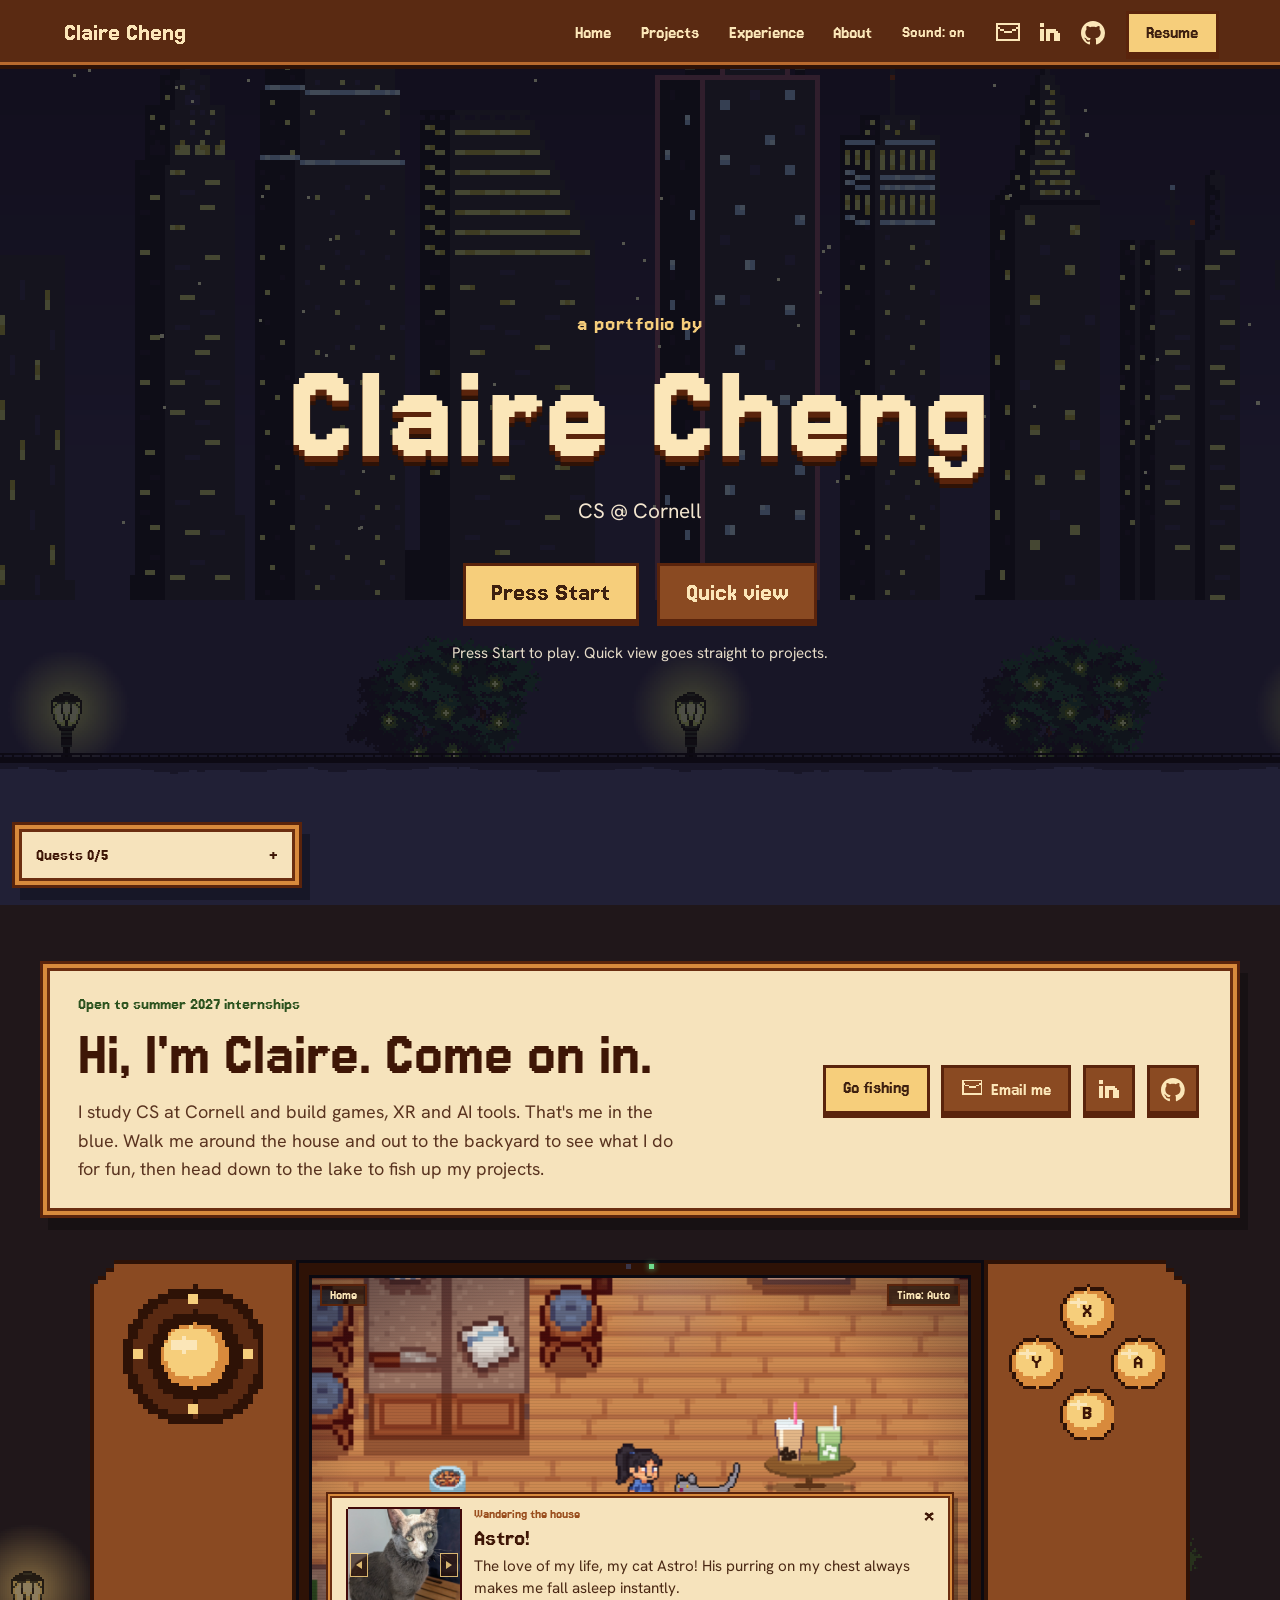
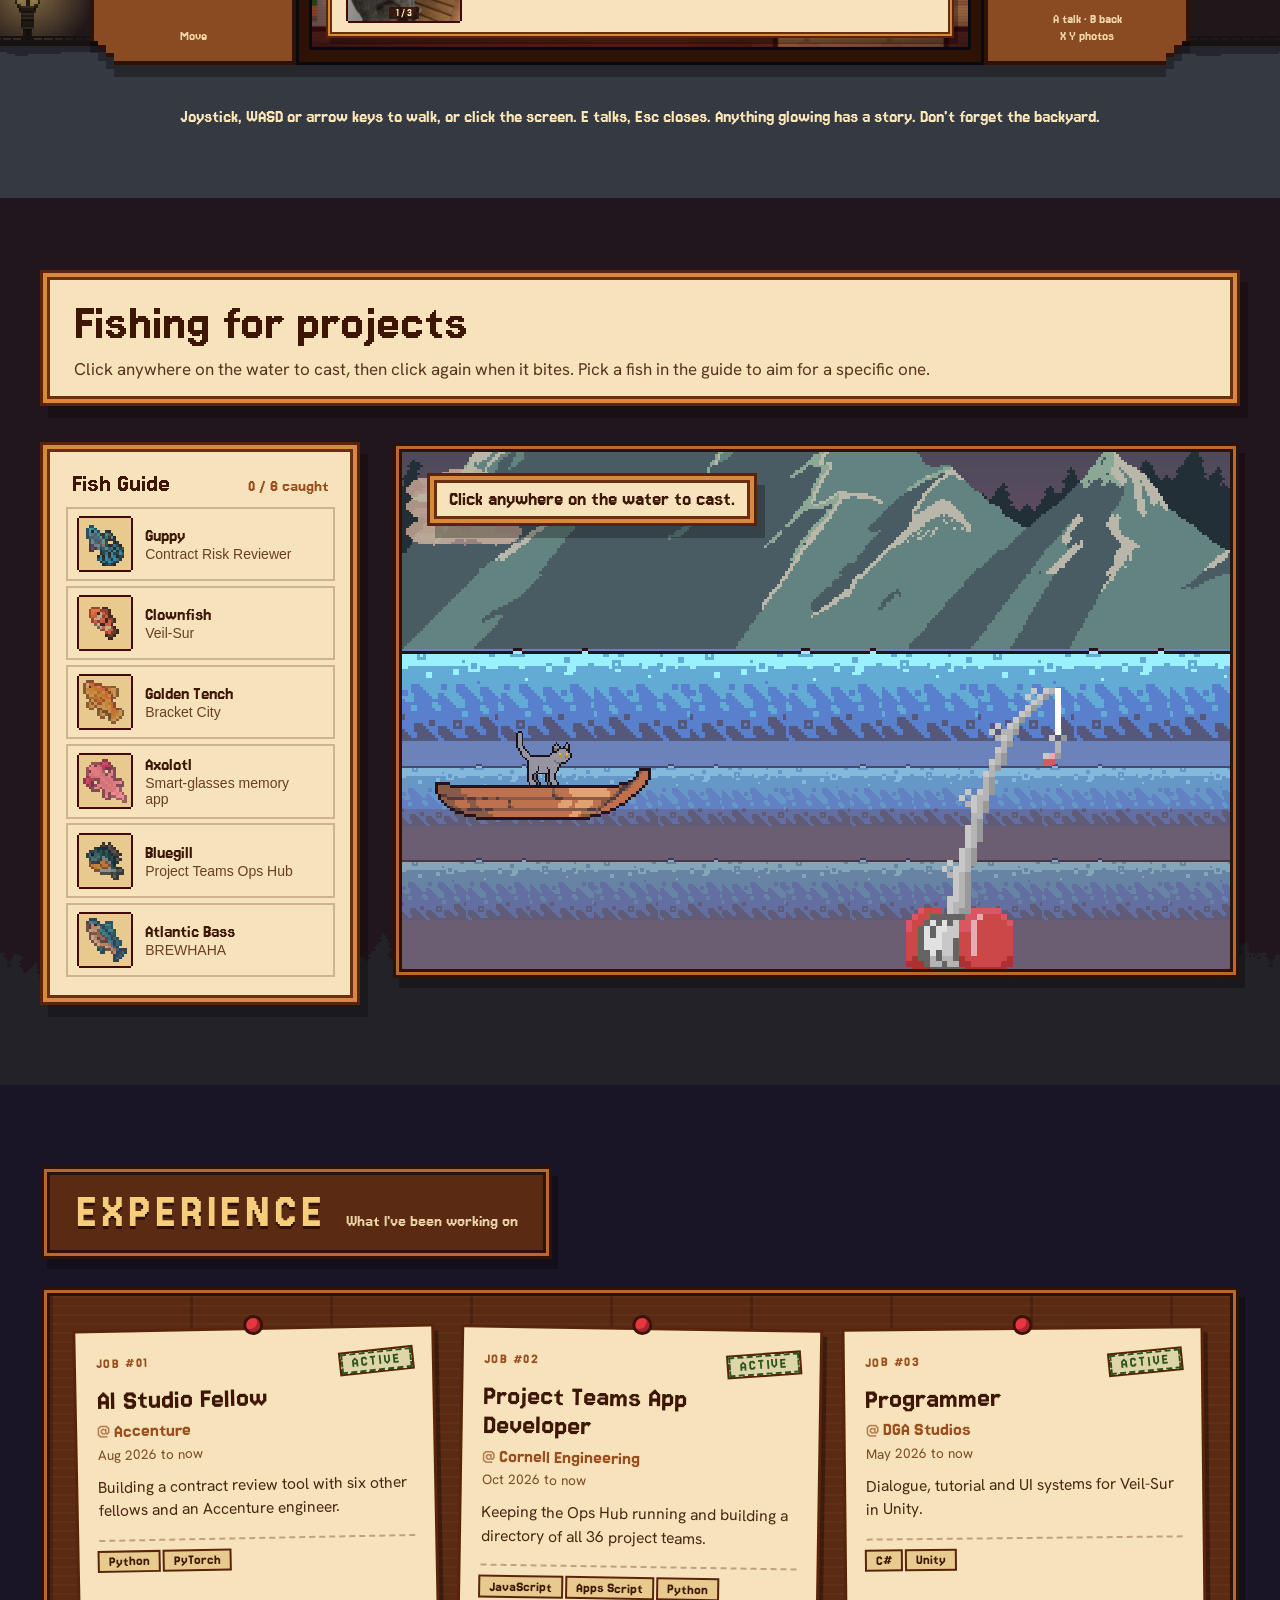
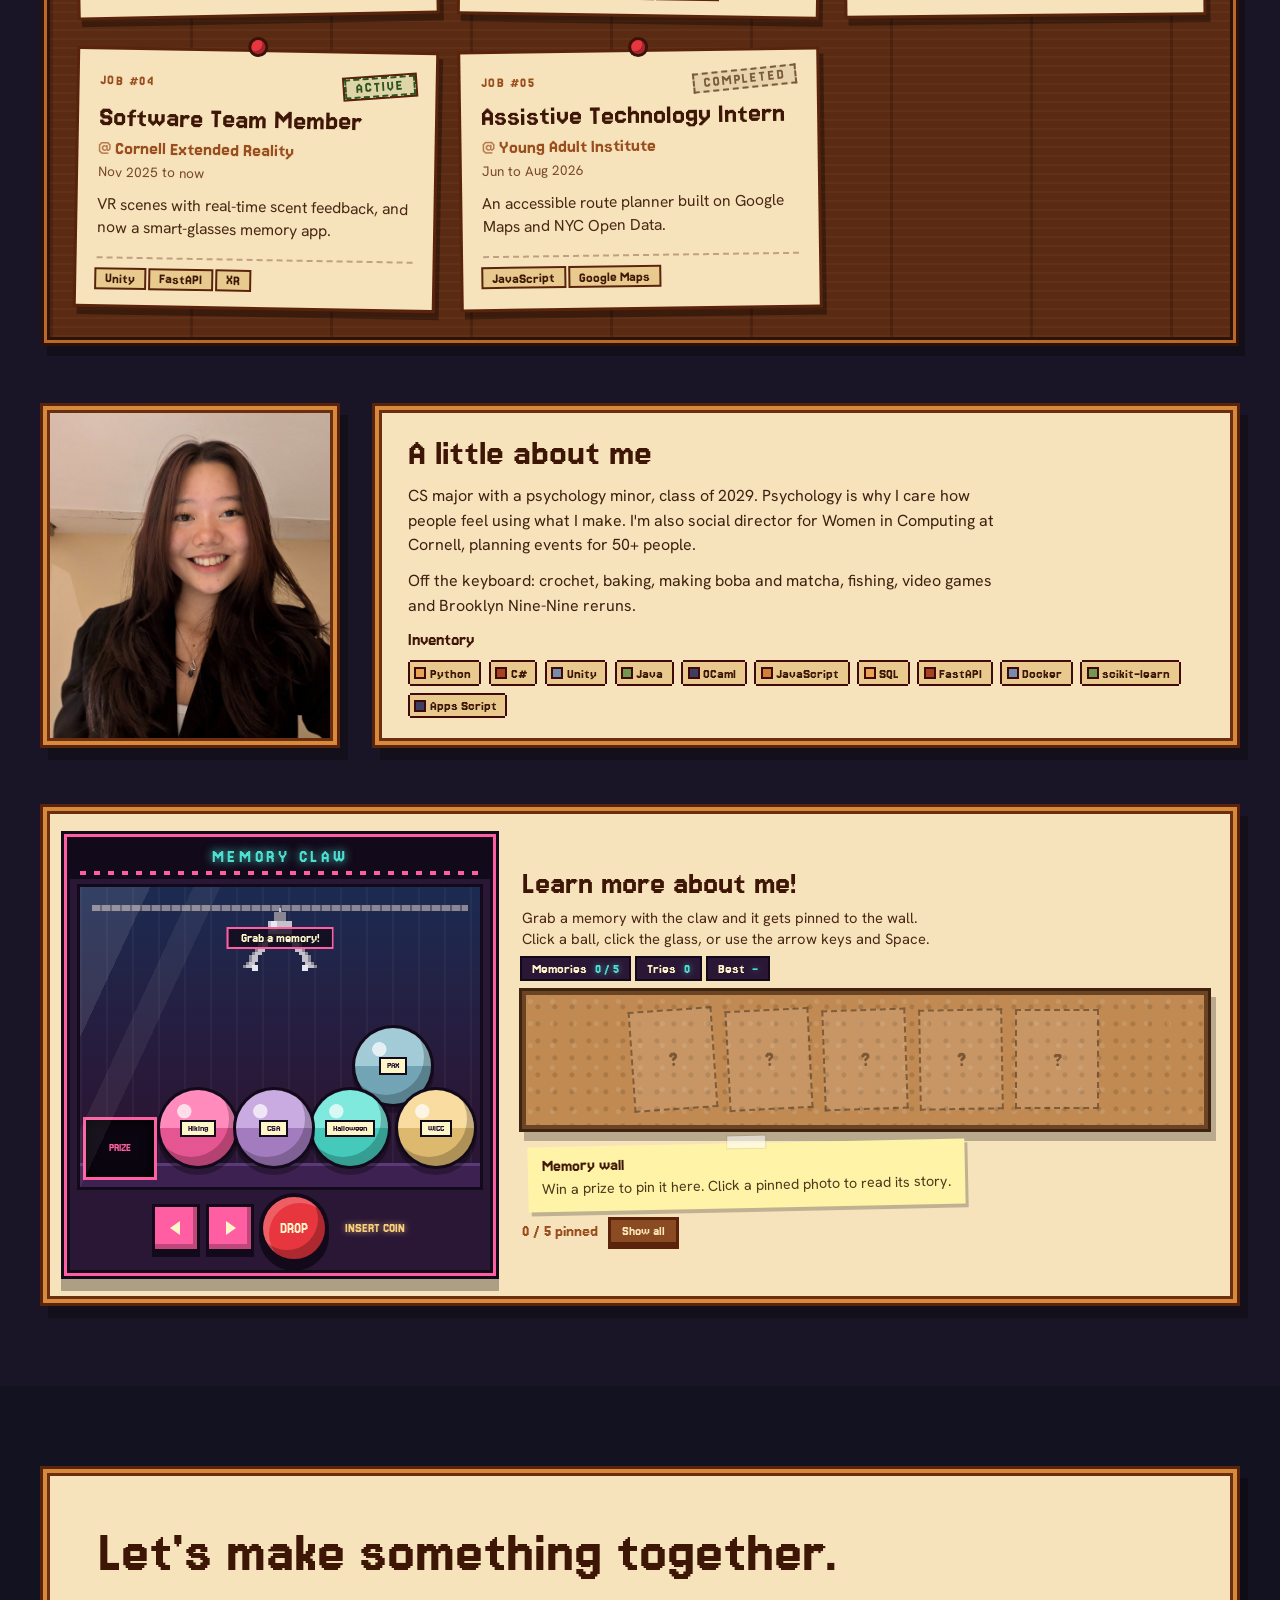
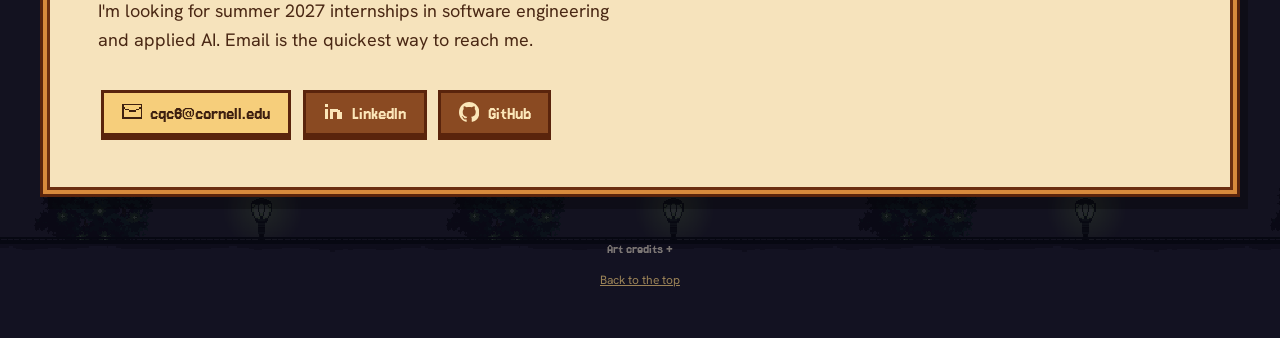
==== commit 5a0ec515: "feat: added job board" ====
--- a/index.html
+++ b/index.html
@@ -4,7 +4,7 @@
 <head>
   <meta charset="utf-8">
   <meta name="viewport" content="width=device-width, initial-scale=1">
-    <link rel="icon" type="image/svg+xml" href="favicon-c.svg">
+  <link rel="icon" type="image/svg+xml" href="favicon-c.svg">
   <title>Claire Cheng · Portfolio</title>
   <meta name="description"
     content="Claire Cheng: CS student at Cornell building games, XR and AI tools. A cozy pixel-art portfolio you can walk around in.">
@@ -27,9 +27,12 @@
         <a class="navlink" href="#about">About</a>
         <button class="navlink" id="soundBtn" type="button" aria-pressed="true">Sound: on</button>
         <span class="nav-ico">
-          <a href="mailto:cqc6@cornell.edu" class="js-hi" aria-label="Email Claire" title="Email"><span class="ico" data-ico="mail" aria-hidden="true"></span></a>
-          <a href="https://linkedin.com/in/claireqcheng" target="_blank" rel="noopener" aria-label="LinkedIn profile" title="LinkedIn"><span class="ico" data-ico="in" aria-hidden="true"></span></a>
-          <a href="#" class="js-gh" target="_blank" rel="noopener" aria-label="GitHub profile" title="GitHub"><span class="ico" data-ico="gh" aria-hidden="true"></span></a>
+          <a href="mailto:cqc6@cornell.edu" class="js-hi" aria-label="Email Claire" title="Email"><span class="ico"
+              data-ico="mail" aria-hidden="true"></span></a>
+          <a href="https://linkedin.com/in/claireqcheng" target="_blank" rel="noopener" aria-label="LinkedIn profile"
+            title="LinkedIn"><span class="ico" data-ico="in" aria-hidden="true"></span></a>
+          <a href="#" class="js-gh" target="_blank" rel="noopener" aria-label="GitHub profile" title="GitHub"><span
+              class="ico" data-ico="gh" aria-hidden="true"></span></a>
         </span>
         <a class="btn btn-gold" id="resumeLink" href="resume.pdf" target="_blank" rel="noopener"
           style="margin-left:.75rem">Resume</a>
@@ -77,9 +80,13 @@
           </div>
           <div class="actions">
             <a href="#work" class="btn btn-gold">Go fishing</a>
-            <a href="mailto:cqc6@cornell.edu" class="btn btn-wood js-hi"><span class="ico" data-ico="mail" aria-hidden="true"></span>Email me</a>
-            <a href="https://linkedin.com/in/claireqcheng" target="_blank" rel="noopener" class="btn btn-wood btn-sq" aria-label="LinkedIn profile" title="LinkedIn"><span class="ico" data-ico="in" aria-hidden="true"></span></a>
-            <a href="#" class="btn btn-wood btn-sq js-gh" target="_blank" rel="noopener" aria-label="GitHub profile" title="GitHub"><span class="ico" data-ico="gh" aria-hidden="true"></span></a>
+            <a href="mailto:cqc6@cornell.edu" class="btn btn-wood js-hi"><span class="ico" data-ico="mail"
+                aria-hidden="true"></span>Email me</a>
+            <a href="https://linkedin.com/in/claireqcheng" target="_blank" rel="noopener" class="btn btn-wood btn-sq"
+              aria-label="LinkedIn profile" title="LinkedIn"><span class="ico" data-ico="in"
+                aria-hidden="true"></span></a>
+            <a href="#" class="btn btn-wood btn-sq js-gh" target="_blank" rel="noopener" aria-label="GitHub profile"
+              title="GitHub"><span class="ico" data-ico="gh" aria-hidden="true"></span></a>
           </div>
         </div>
         <div class="console" id="console">
@@ -187,33 +194,53 @@
       </div>
       <div class="shade" aria-hidden="true" style="background:rgba(20,16,40,.45)"></div>
       <div class="wrap">
-        <div class="exp" id="experience">
-          <h2>Where I've worked</h2>
-          <ol>
-            <li class="sv"><span class="dates">Aug 2026 to now</span>
-              <div class="role"><b>AI Studio Fellow · Accenture</b>
-                <p>Building a contract review tool with six other fellows and an Accenture engineer.</p>
-              </div>
-            </li>
-            <li class="sv"><span class="dates">Oct 2026 to now</span>
-              <div class="role"><b>Project Teams App Developer · Cornell Engineering</b>
-                <p>Keeping the Ops Hub running and building a directory of all 36 project teams.</p>
-              </div>
-            </li>
-            <li class="sv"><span class="dates">May 2026 to now</span>
-              <div class="role"><b>Programmer · DGA Studios</b>
-                <p>Dialogue, tutorial and UI systems for Veil-Sur in Unity.</p>
-              </div>
-            </li>
-            <li class="sv"><span class="dates">Nov 2025 to now</span>
-              <div class="role"><b>Software Team Member · Cornell Extended Reality</b>
-                <p>VR scenes with real-time scent feedback, and now a smart-glasses memory app.</p>
-              </div>
-            </li>
-            <li class="sv"><span class="dates">Jun to Aug 2026</span>
-              <div class="role"><b>Assistive Technology Intern · Young Adult Institute</b>
-                <p>An accessible route planner built on Google Maps and NYC Open Data.</p>
-              </div>
+        <div class="jobboard" id="experience">
+          <div class="job-sign"><h2>Experience</h2><span>What I've been working on</span></div>
+          <ol class="jobs">
+            <li class="job">
+              <i class="job-pin" aria-hidden="true"></i>
+              <div class="job-top"><span class="job-id">JOB #01</span><span class="stamp live">ACTIVE</span></div>
+              <h3>AI Studio Fellow</h3>
+              <div class="job-co">Accenture</div>
+              <div class="job-meta">Aug 2026 to now</div>
+              <p>Building a contract review tool with six other fellows and an Accenture engineer.</p>
+              <ul class="job-tags" aria-label="Skills used"><li>Python</li><li>PyTorch</li></ul>
+            </li>
+            <li class="job">
+              <i class="job-pin" aria-hidden="true"></i>
+              <div class="job-top"><span class="job-id">JOB #02</span><span class="stamp live">ACTIVE</span></div>
+              <h3>Project Teams App Developer</h3>
+              <div class="job-co">Cornell Engineering</div>
+              <div class="job-meta">Oct 2026 to now</div>
+              <p>Keeping the Ops Hub running and building a directory of all 36 project teams.</p>
+              <ul class="job-tags" aria-label="Skills used"><li>JavaScript</li><li>Apps Script</li><li>Python</li></ul>
+            </li>
+            <li class="job">
+              <i class="job-pin" aria-hidden="true"></i>
+              <div class="job-top"><span class="job-id">JOB #03</span><span class="stamp live">ACTIVE</span></div>
+              <h3>Programmer</h3>
+              <div class="job-co">DGA Studios</div>
+              <div class="job-meta">May 2026 to now</div>
+              <p>Dialogue, tutorial and UI systems for Veil-Sur in Unity.</p>
+              <ul class="job-tags" aria-label="Skills used"><li>C#</li><li>Unity</li></ul>
+            </li>
+            <li class="job">
+              <i class="job-pin" aria-hidden="true"></i>
+              <div class="job-top"><span class="job-id">JOB #04</span><span class="stamp live">ACTIVE</span></div>
+              <h3>Software Team Member</h3>
+              <div class="job-co">Cornell Extended Reality</div>
+              <div class="job-meta">Nov 2025 to now</div>
+              <p>VR scenes with real-time scent feedback, and now a smart-glasses memory app.</p>
+              <ul class="job-tags" aria-label="Skills used"><li>Unity</li><li>FastAPI</li><li>XR</li></ul>
+            </li>
+            <li class="job">
+              <i class="job-pin" aria-hidden="true"></i>
+              <div class="job-top"><span class="job-id">JOB #05</span><span class="stamp done">COMPLETED</span></div>
+              <h3>Assistive Technology Intern</h3>
+              <div class="job-co">Young Adult Institute</div>
+              <div class="job-meta">Jun to Aug 2026</div>
+              <p>An accessible route planner built on Google Maps and NYC Open Data.</p>
+              <ul class="job-tags" aria-label="Skills used"><li>JavaScript</li><li>Google Maps</li></ul>
             </li>
           </ol>
         </div>
@@ -286,10 +313,12 @@
               to reach me.</p>
           </div>
           <div class="actions">
-            <a href="mailto:cqc6@cornell.edu" class="btn btn-gold js-hi"><span class="ico" data-ico="mail" aria-hidden="true"></span>cqc6@cornell.edu</a>
-            <a href="https://linkedin.com/in/claireqcheng" target="_blank" rel="noopener"
-              class="btn btn-wood"><span class="ico" data-ico="in" aria-hidden="true"></span>LinkedIn</a>
-            <a href="#" id="githubLink" target="_blank" rel="noopener" class="btn btn-wood js-gh"><span class="ico" data-ico="gh" aria-hidden="true"></span>GitHub</a>
+            <a href="mailto:cqc6@cornell.edu" class="btn btn-gold js-hi"><span class="ico" data-ico="mail"
+                aria-hidden="true"></span>cqc6@cornell.edu</a>
+            <a href="https://linkedin.com/in/claireqcheng" target="_blank" rel="noopener" class="btn btn-wood"><span
+                class="ico" data-ico="in" aria-hidden="true"></span>LinkedIn</a>
+            <a href="#" id="githubLink" target="_blank" rel="noopener" class="btn btn-wood js-gh"><span class="ico"
+                data-ico="gh" aria-hidden="true"></span>GitHub</a>
           </div>
         </div>
         <footer class="credits">
@@ -308,7 +337,8 @@
                 href="https://sinigangs.itch.io/pixel-fishing-assets">Pixel Fishing Assets</a> by Sinigangs. Fish: <a
                 href="https://shubibubi.itch.io/cozy-fishing">Cozy Fishing</a> by Shubibubi. The backyard, tent,
               campfire, TV, trees and game console are drawn in
-              code. Sound effects are synthesized in the browser. Full list in CREDITS.md.</p>
+              code. Sound effects are synthesized in the browser. Inspiration taken from Stardew Valley. Full list in
+              CREDITS.md.</p>
           </details>
           <a href="#top">Back to the top</a>
         </footer>
--- a/styles.css
+++ b/styles.css
@@ -688,3 +688,29 @@
 .title h1 { font-size: clamp(3.5rem, 10.5vw, 8.25rem); }
 
 .jc-cap, .gbtn { font-size-adjust: 0.46; }
+
+/* ============ Job board (Where I've worked) ============ */
+.jobboard { display: flex; flex-direction: column; gap: 1.6rem; scroll-margin-top: 90px; }
+.job-sign { align-self: flex-start; display: flex; flex-wrap: wrap; align-items: baseline; gap: .3rem 1.2rem; padding: .7rem 1.6rem .8rem; background: var(--wood); color: var(--cream); box-shadow: 0 0 0 3px var(--wood-dark), 0 0 0 6px var(--wood-light), 0 0 0 9px var(--wood-dark), 6px 10px 0 9px rgba(0,0,0,.3); margin: 10px; position: relative; }
+.job-sign h2 { margin: 0; font-family: 'Jersey 15', sans-serif; font-weight: 400; font-size: clamp(2.2rem, 4.4vw, 3.2rem); letter-spacing: .08em; text-transform: uppercase; color: var(--gold); text-shadow: 0 3px 0 #2E1206; }
+.job-sign span { font-family: 'Jersey 15', sans-serif; font-size: 1.15rem; color: var(--cream); opacity: .9; }
+.jobs { list-style: none; margin: 10px; padding: 34px 28px 30px; display: grid; grid-template-columns: repeat(auto-fit, minmax(300px, 1fr)); gap: 38px 28px; background: repeating-linear-gradient(90deg, rgba(0,0,0,.18) 0 3px, transparent 3px 140px), repeating-linear-gradient(0deg, rgba(255,255,255,.03) 0 2px, transparent 2px 9px), #5A2A12; box-shadow: 0 0 0 3px var(--wood-dark), 0 0 0 6px var(--wood-light), 0 0 0 9px var(--wood-dark), 6px 10px 0 9px rgba(0,0,0,.3); }
+.job { position: relative; display: flex; flex-direction: column; gap: .3rem; padding: 1.15rem 1.25rem 1.05rem; background: var(--parchment); box-shadow: 0 0 0 3px #5A240C, 4px 7px 0 3px rgba(0,0,0,.35); transform: rotate(var(--r, 0deg)); transition: transform .15s steps(3); }
+.job:nth-child(5n+1) { --r: -1.1deg; } .job:nth-child(5n+2) { --r: .9deg; } .job:nth-child(5n+3) { --r: -.6deg; } .job:nth-child(5n+4) { --r: 1deg; } .job:nth-child(5n) { --r: -.8deg; }
+.job:hover { transform: rotate(0deg) translateY(-5px); }
+.job-pin { position: absolute; left: 50%; top: -12px; width: 14px; height: 14px; margin-left: -7px; border-radius: 50%; background: #e8363f; box-shadow: inset -3px -3px 0 rgba(0,0,0,.3), 0 0 0 3px #3a1208; }
+.job-top { display: flex; justify-content: space-between; align-items: center; font-family: 'Jersey 15', sans-serif; }
+.job-id { font-size: .95rem; letter-spacing: .1em; color: #9A4E1E; }
+.stamp { padding: 0 .55rem; font-size: 1rem; letter-spacing: .12em; border: 2px dashed currentColor; transform: rotate(-5deg); }
+.stamp.live { color: #2D531F; background: rgba(112,153,77,.18); }
+.stamp.done { color: #7a5a3a; background: rgba(122,90,58,.12); }
+.job h3 { margin: .35rem 0 0; font-family: 'Jersey 15', sans-serif; font-weight: 400; font-size: 1.85rem; line-height: 1; color: var(--ink); }
+.job-co { font-family: 'Jersey 15', sans-serif; font-size: 1.25rem; color: #9A4E1E; }
+.job-co::before { content: '@ '; opacity: .7; }
+.job-meta { font-size: .85rem; color: var(--ink-3); }
+.job p { margin: .45rem 0 0; font-size: .98rem; line-height: 1.5; color: var(--ink-2); }
+.job-tags { list-style: none; margin: auto 0 0; padding: .7rem 0 0; display: flex; flex-wrap: wrap; gap: .4rem; border-top: 2px dashed rgba(90,36,12,.35); }
+.job p + .job-tags { margin-top: .75rem; }
+.job-tags li { padding: .1rem .55rem; font-family: 'Jersey 15', sans-serif; font-size: .95rem; background: var(--parchment-2); color: var(--ink); box-shadow: 0 0 0 2px #5A240C; }
+@media (max-width: 640px) { .jobs { grid-template-columns: 1fr; padding: 30px 18px 26px; } }
+@media (prefers-reduced-motion: reduce) { .job, .job:hover { transition: none; } }
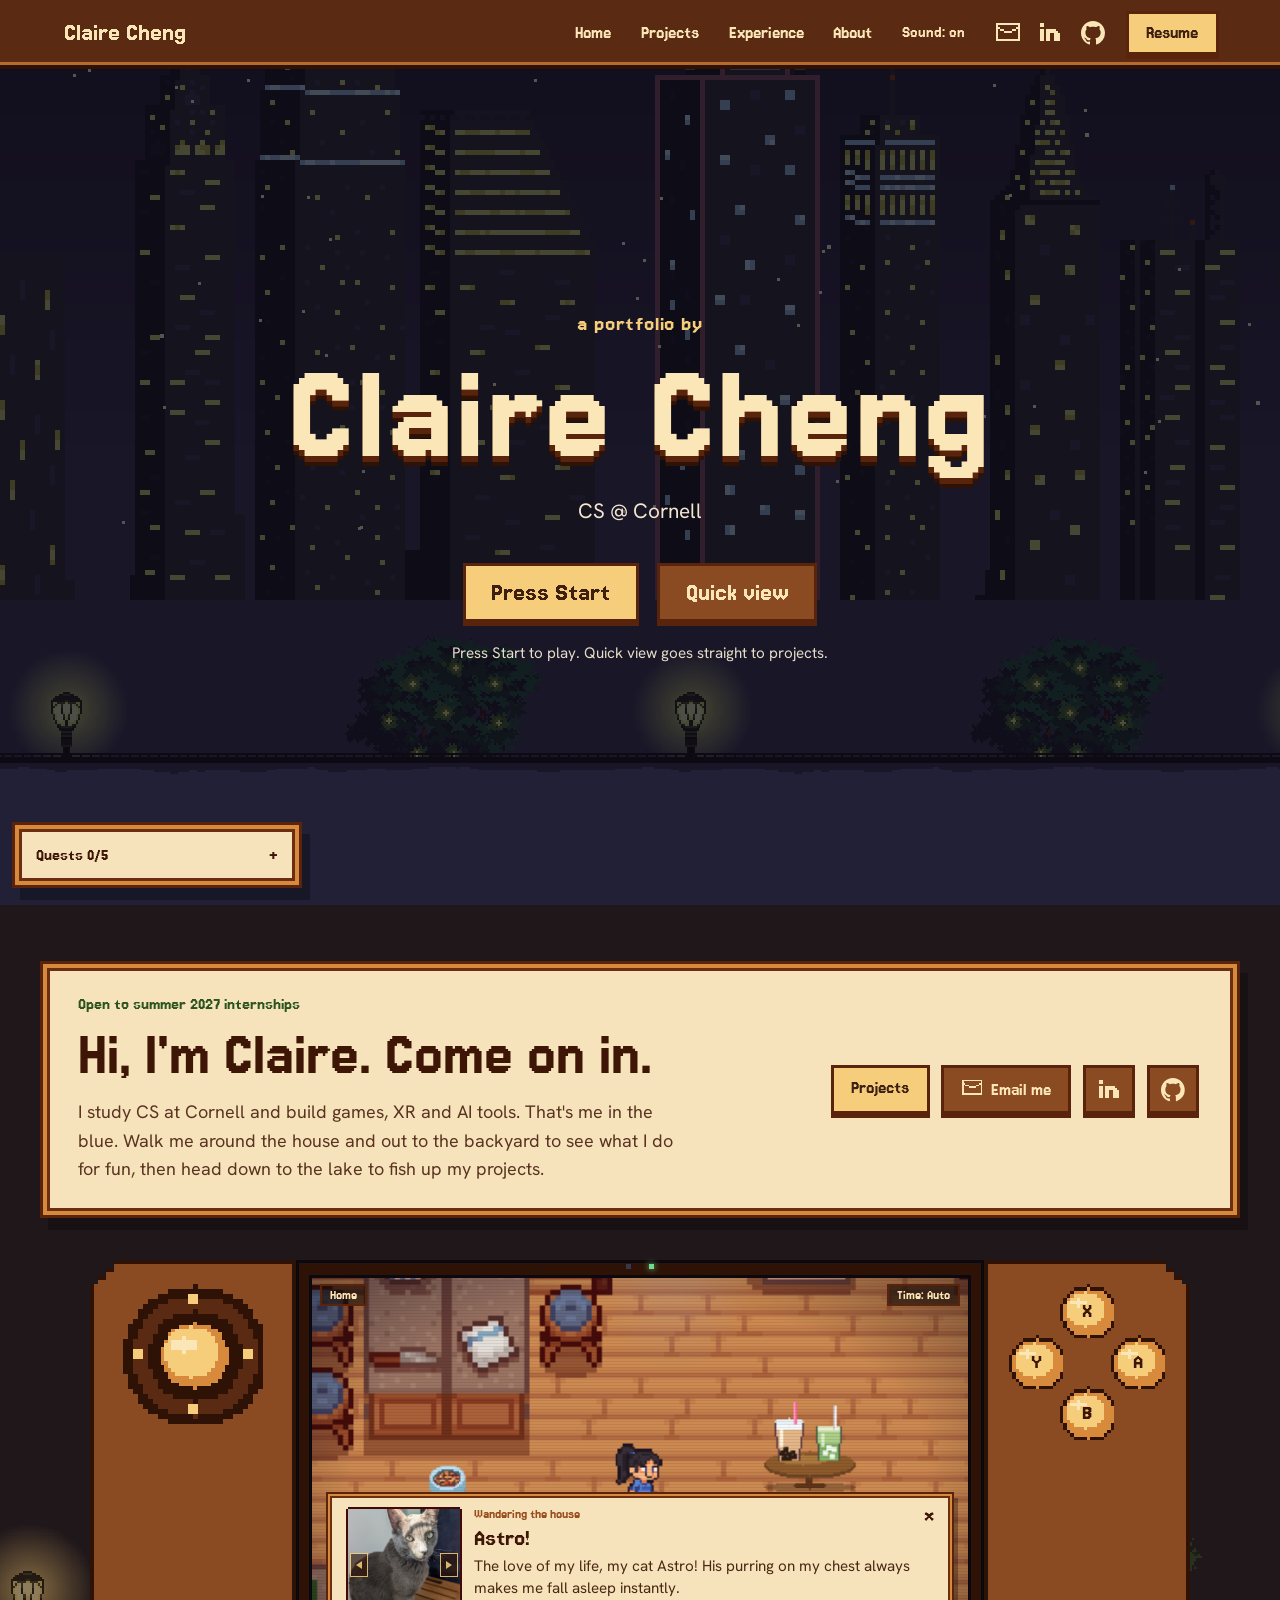
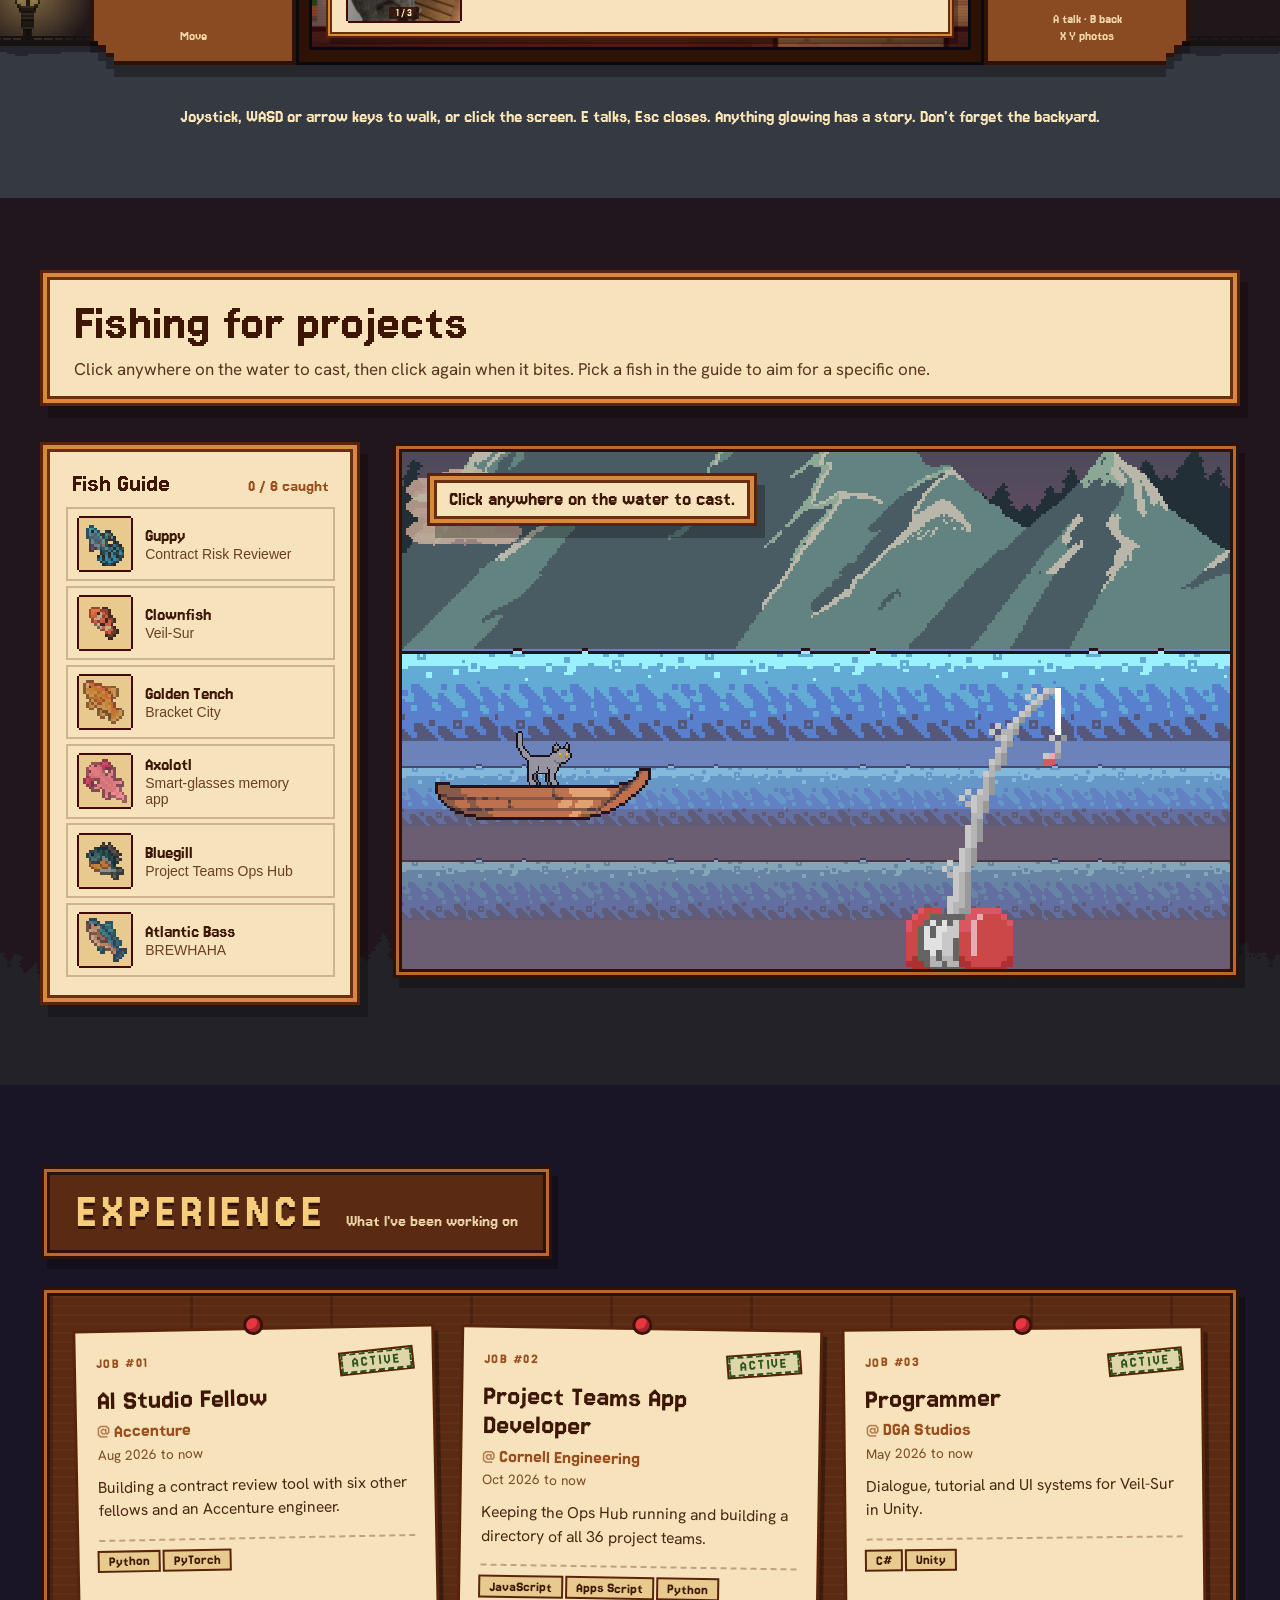
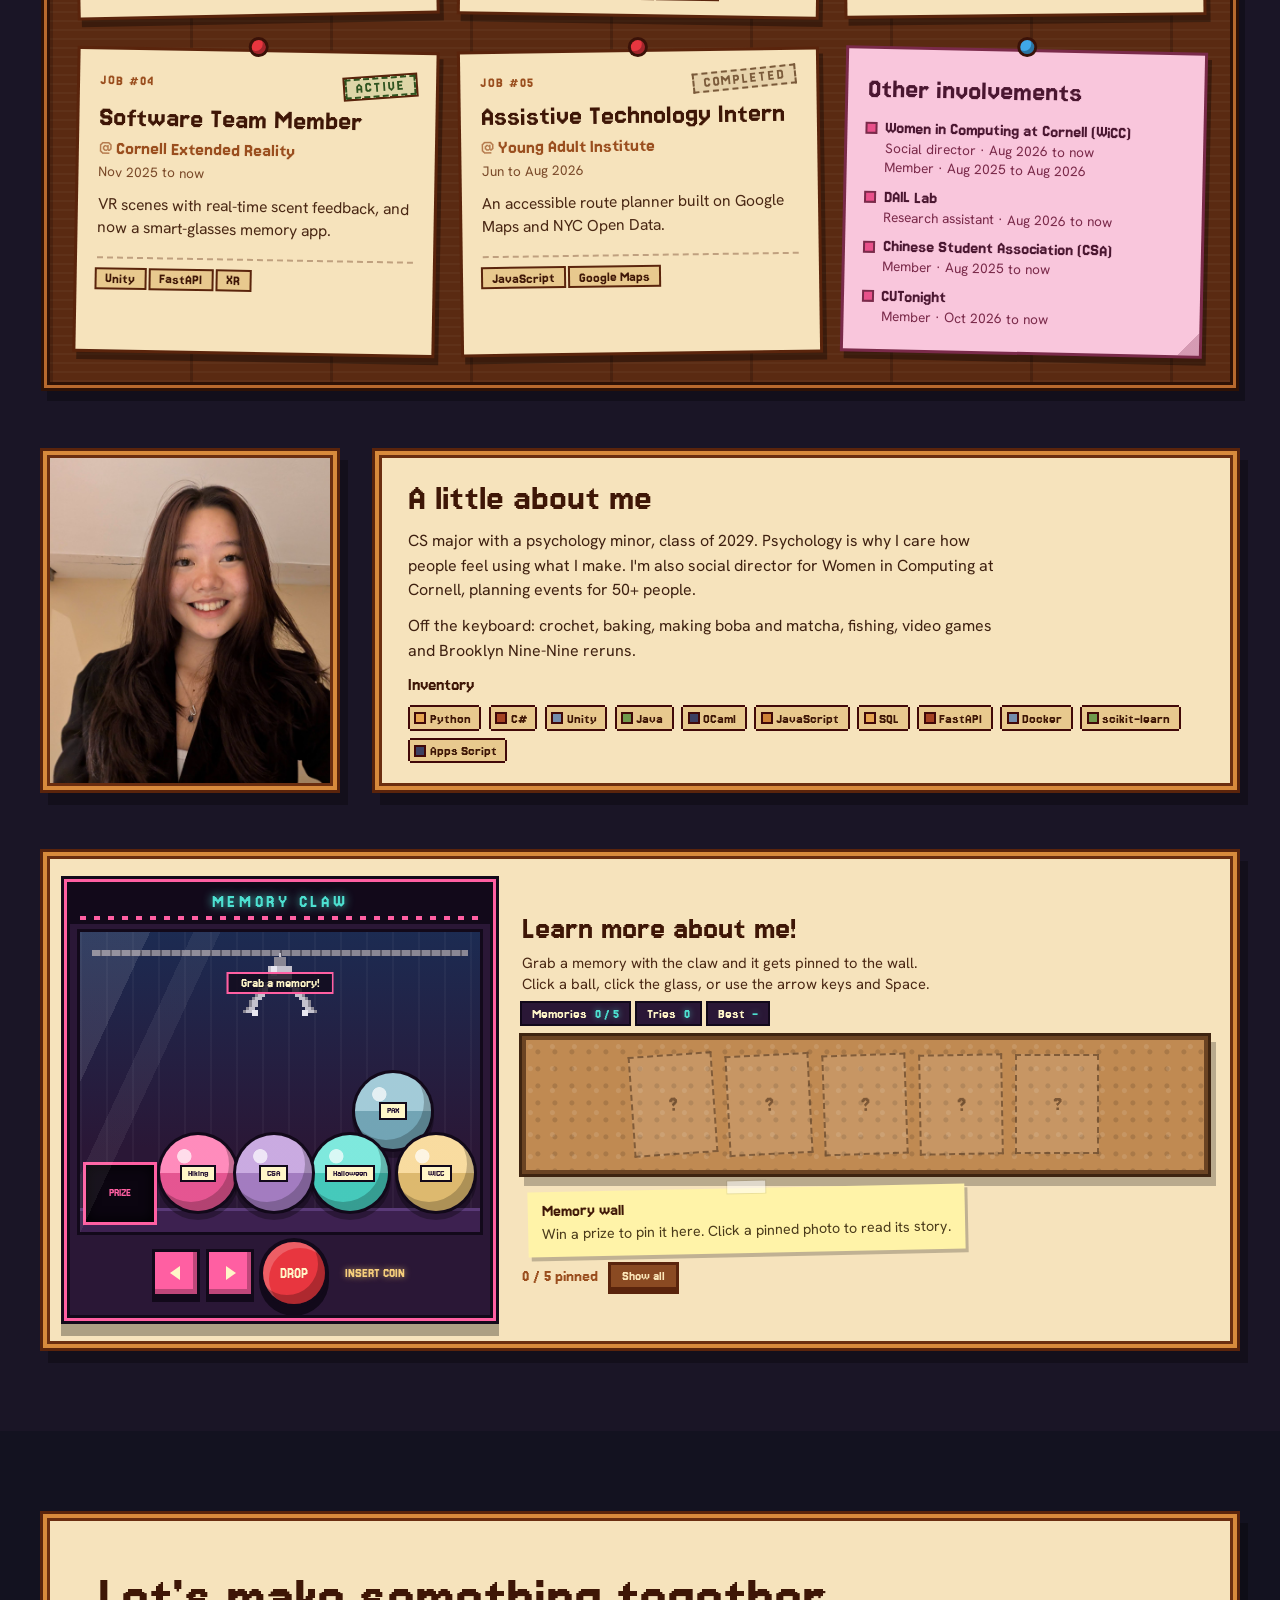
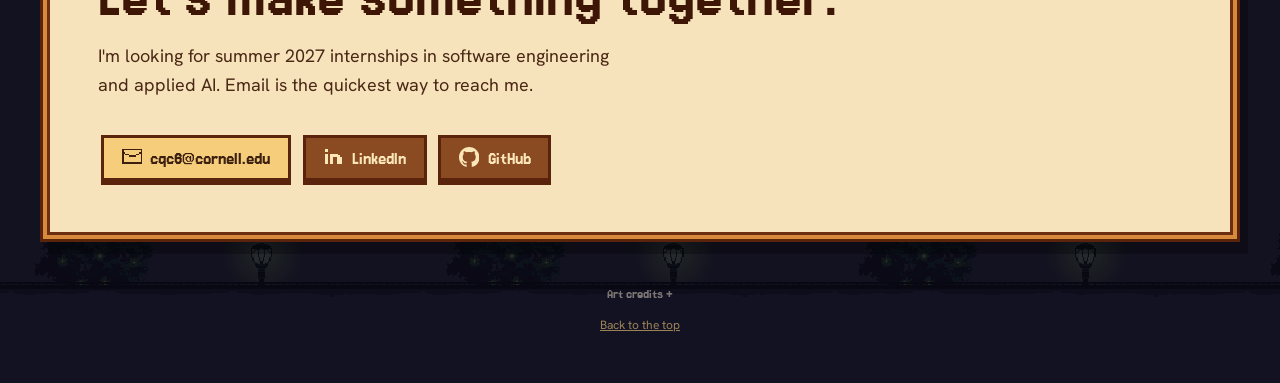
==== commit a8cdd5e5: "feat: added additional involvements" ====
--- a/index.html
+++ b/index.html
@@ -79,7 +79,7 @@
               and out to the backyard to see what I do for fun, then head down to the lake to fish up my projects.</p>
           </div>
           <div class="actions">
-            <a href="#work" class="btn btn-gold">Go fishing</a>
+            <a href="#work" class="btn btn-gold">Projects</a>
             <a href="mailto:cqc6@cornell.edu" class="btn btn-wood js-hi"><span class="ico" data-ico="mail"
                 aria-hidden="true"></span>Email me</a>
             <a href="https://linkedin.com/in/claireqcheng" target="_blank" rel="noopener" class="btn btn-wood btn-sq"
@@ -195,7 +195,9 @@
       <div class="shade" aria-hidden="true" style="background:rgba(20,16,40,.45)"></div>
       <div class="wrap">
         <div class="jobboard" id="experience">
-          <div class="job-sign"><h2>Experience</h2><span>What I've been working on</span></div>
+          <div class="job-sign">
+            <h2>Experience</h2><span>What I've been working on</span>
+          </div>
           <ol class="jobs">
             <li class="job">
               <i class="job-pin" aria-hidden="true"></i>
@@ -204,7 +206,10 @@
               <div class="job-co">Accenture</div>
               <div class="job-meta">Aug 2026 to now</div>
               <p>Building a contract review tool with six other fellows and an Accenture engineer.</p>
-              <ul class="job-tags" aria-label="Skills used"><li>Python</li><li>PyTorch</li></ul>
+              <ul class="job-tags" aria-label="Skills used">
+                <li>Python</li>
+                <li>PyTorch</li>
+              </ul>
             </li>
             <li class="job">
               <i class="job-pin" aria-hidden="true"></i>
@@ -213,7 +218,11 @@
               <div class="job-co">Cornell Engineering</div>
               <div class="job-meta">Oct 2026 to now</div>
               <p>Keeping the Ops Hub running and building a directory of all 36 project teams.</p>
-              <ul class="job-tags" aria-label="Skills used"><li>JavaScript</li><li>Apps Script</li><li>Python</li></ul>
+              <ul class="job-tags" aria-label="Skills used">
+                <li>JavaScript</li>
+                <li>Apps Script</li>
+                <li>Python</li>
+              </ul>
             </li>
             <li class="job">
               <i class="job-pin" aria-hidden="true"></i>
@@ -222,7 +231,10 @@
               <div class="job-co">DGA Studios</div>
               <div class="job-meta">May 2026 to now</div>
               <p>Dialogue, tutorial and UI systems for Veil-Sur in Unity.</p>
-              <ul class="job-tags" aria-label="Skills used"><li>C#</li><li>Unity</li></ul>
+              <ul class="job-tags" aria-label="Skills used">
+                <li>C#</li>
+                <li>Unity</li>
+              </ul>
             </li>
             <li class="job">
               <i class="job-pin" aria-hidden="true"></i>
@@ -231,7 +243,11 @@
               <div class="job-co">Cornell Extended Reality</div>
               <div class="job-meta">Nov 2025 to now</div>
               <p>VR scenes with real-time scent feedback, and now a smart-glasses memory app.</p>
-              <ul class="job-tags" aria-label="Skills used"><li>Unity</li><li>FastAPI</li><li>XR</li></ul>
+              <ul class="job-tags" aria-label="Skills used">
+                <li>Unity</li>
+                <li>FastAPI</li>
+                <li>XR</li>
+              </ul>
             </li>
             <li class="job">
               <i class="job-pin" aria-hidden="true"></i>
@@ -240,7 +256,29 @@
               <div class="job-co">Young Adult Institute</div>
               <div class="job-meta">Jun to Aug 2026</div>
               <p>An accessible route planner built on Google Maps and NYC Open Data.</p>
-              <ul class="job-tags" aria-label="Skills used"><li>JavaScript</li><li>Google Maps</li></ul>
+              <ul class="job-tags" aria-label="Skills used">
+                <li>JavaScript</li>
+                <li>Google Maps</li>
+              </ul>
+            </li>
+            <li class="job sticky">
+              <i class="job-pin blue" aria-hidden="true"></i>
+              <h3>Other involvements</h3>
+              <ul class="sticky-list">
+                <li>
+                  <div><b>Women in Computing at Cornell (WiCC)</b><span>Social director · Aug 2026 to
+                      now</span><span>Member · Aug 2025 to Aug 2026</span></div>
+                </li>
+                <li>
+                  <div><b>DAIL Lab</b><span>Research assistant · Aug 2026 to now</span></div>
+                </li>
+                <li>
+                  <div><b>Chinese Student Association (CSA)</b><span>Member · Aug 2025 to now</span></div>
+                </li>
+                <li>
+                  <div><b>CUTonight</b><span>Member · Oct 2026 to now</span></div>
+                </li>
+              </ul>
             </li>
           </ol>
         </div>
--- a/styles.css
+++ b/styles.css
@@ -714,3 +714,17 @@
 .job-tags li { padding: .1rem .55rem; font-family: 'Jersey 15', sans-serif; font-size: .95rem; background: var(--parchment-2); color: var(--ink); box-shadow: 0 0 0 2px #5A240C; }
 @media (max-width: 640px) { .jobs { grid-template-columns: 1fr; padding: 30px 18px 26px; } }
 @media (prefers-reduced-motion: reduce) { .job, .job:hover { transition: none; } }
+
+/* ---- "Other involvements" sticky note ---- */
+.job.sticky { background: #f9c6dc; justify-content: flex-start; gap: .55rem; padding-top: 1.4rem; box-shadow: 0 0 0 3px #7a2a4a, 4px 7px 0 3px rgba(0,0,0,.35); --r: 1.2deg; }
+.job.sticky::after { content: ''; position: absolute; right: 0; bottom: 0; width: 22px; height: 22px; background: linear-gradient(135deg, transparent 50%, rgba(122,42,74,.28) 50%); }
+.job.sticky h3 { margin-top: .2rem; color: #4a1630; }
+.job-pin.blue { background: #3fa7e8; }
+.sticky-list { list-style: none; margin: .3rem 0 .4rem; padding: 0; display: flex; flex-direction: column; gap: .5rem; }
+.sticky-list li { display: flex; gap: .6rem; font-size: 1rem; line-height: 1.35; color: #4a1630; }
+.sticky-list li::before { content: ''; flex: none; width: 8px; height: 8px; margin-top: .42rem; background: #e8508a; box-shadow: 0 0 0 2px #7a2a4a; }
+.sticky-list li div { display: flex; flex-direction: column; gap: .05rem; }
+.sticky-list li b { font-family: 'Jersey 15', sans-serif; font-weight: 400; font-size: 1.15rem; line-height: 1.1; color: #4a1630; }
+.sticky-list li span { font-size: .85rem; color: #7a2a4a; }
+.sticky-list { gap: .65rem; }
+.sticky-list li::before { margin-top: .38rem; }
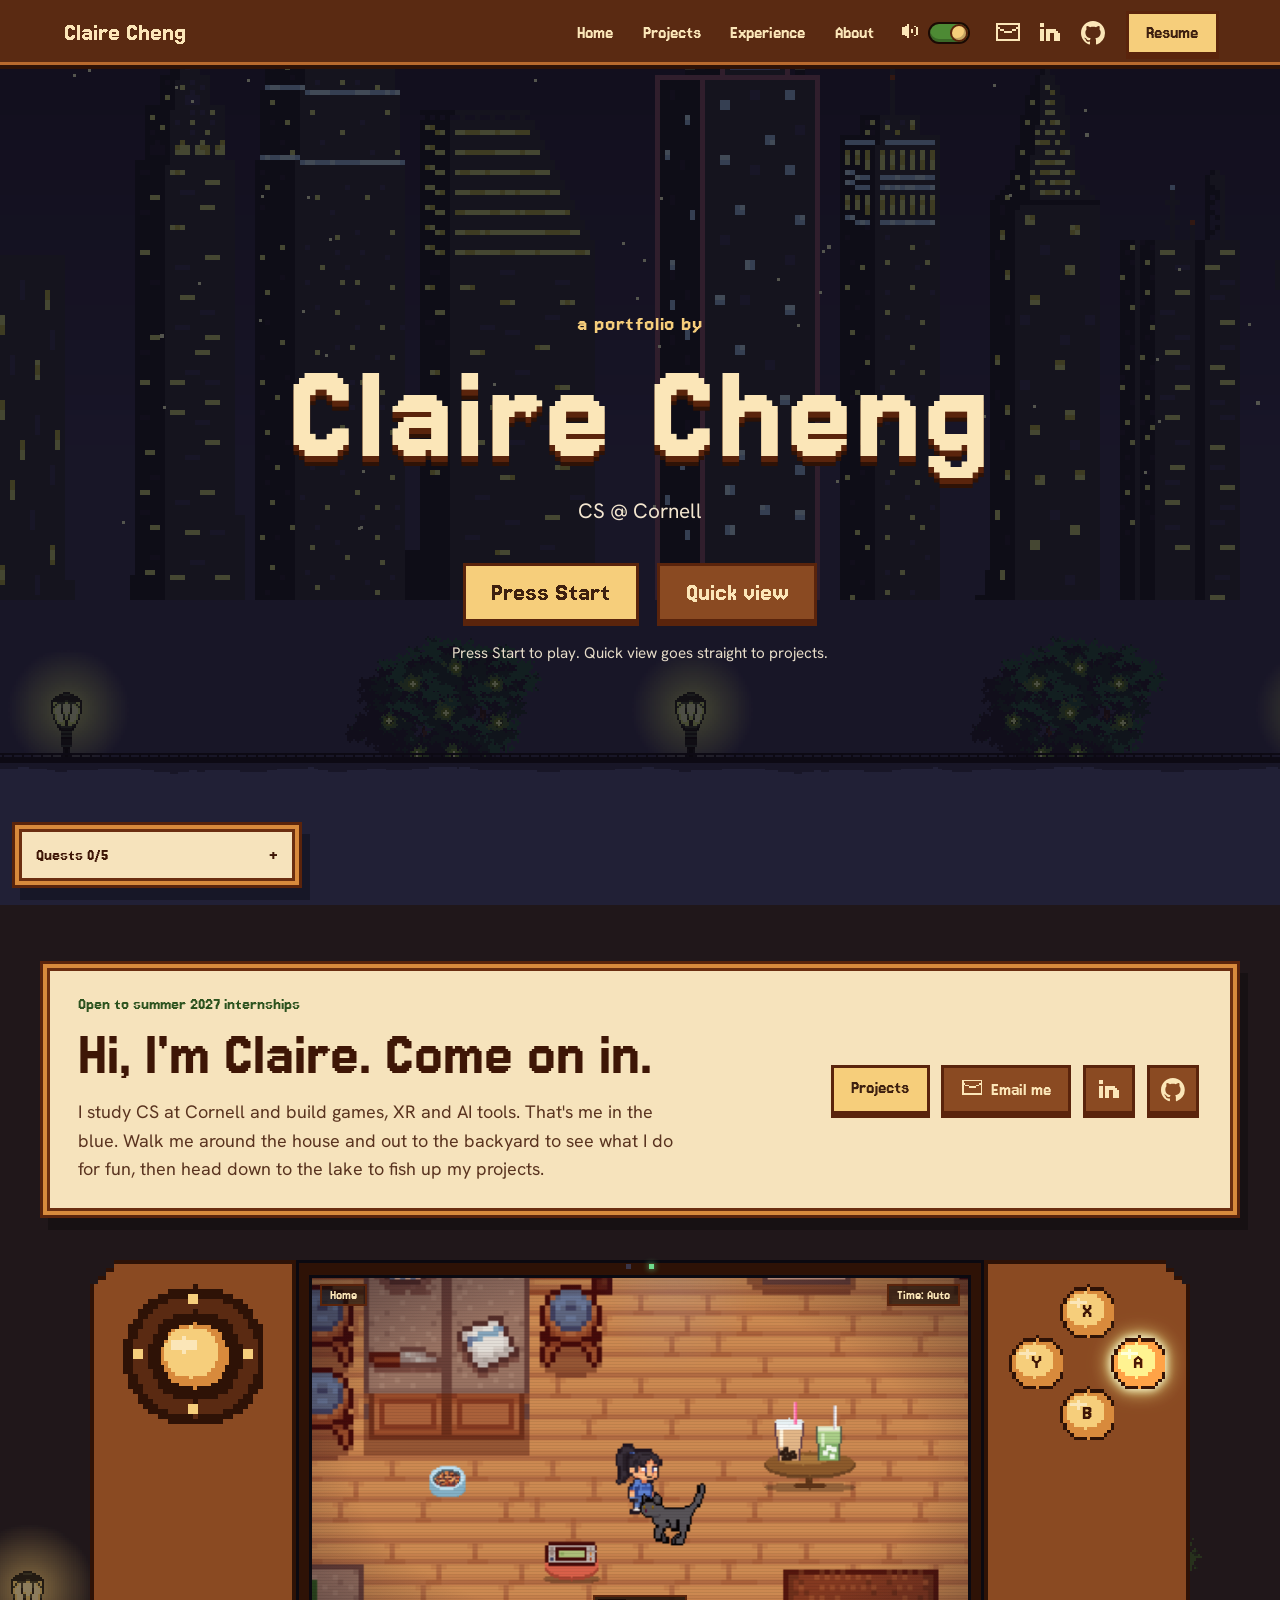
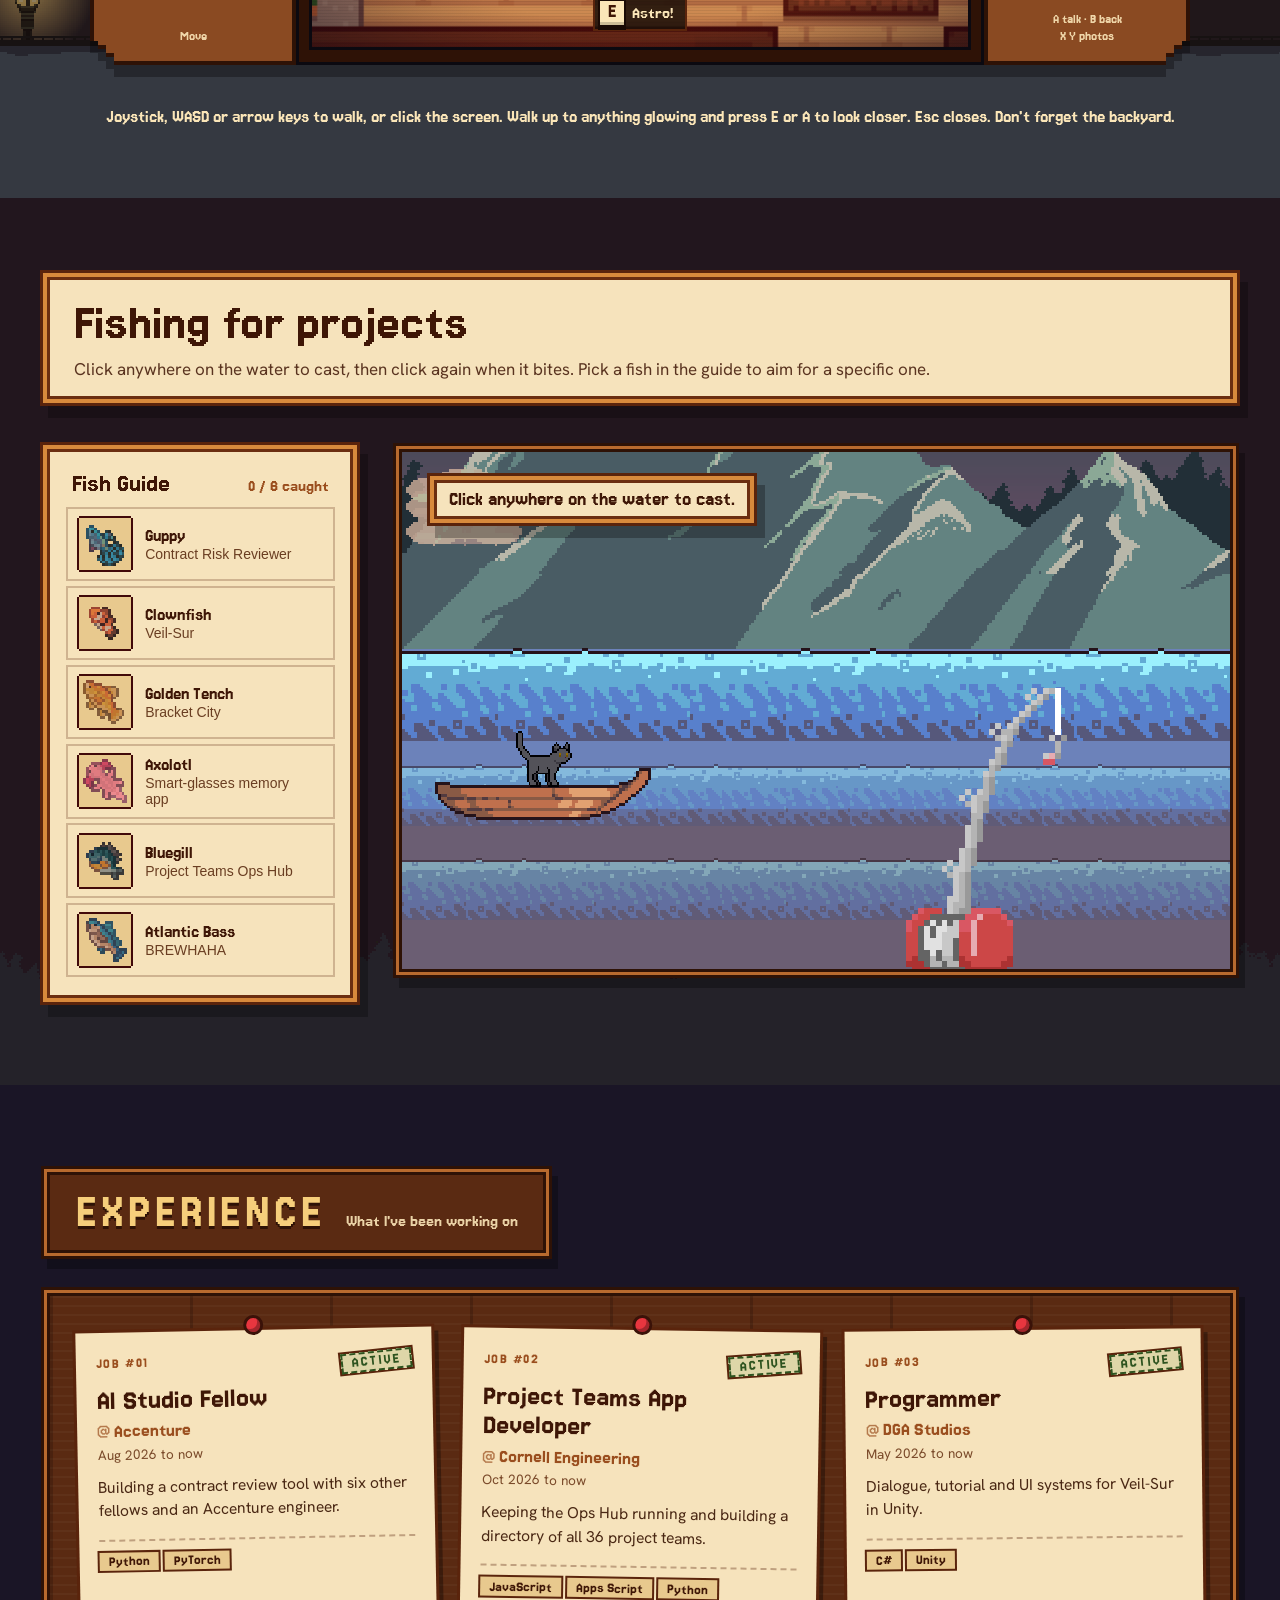
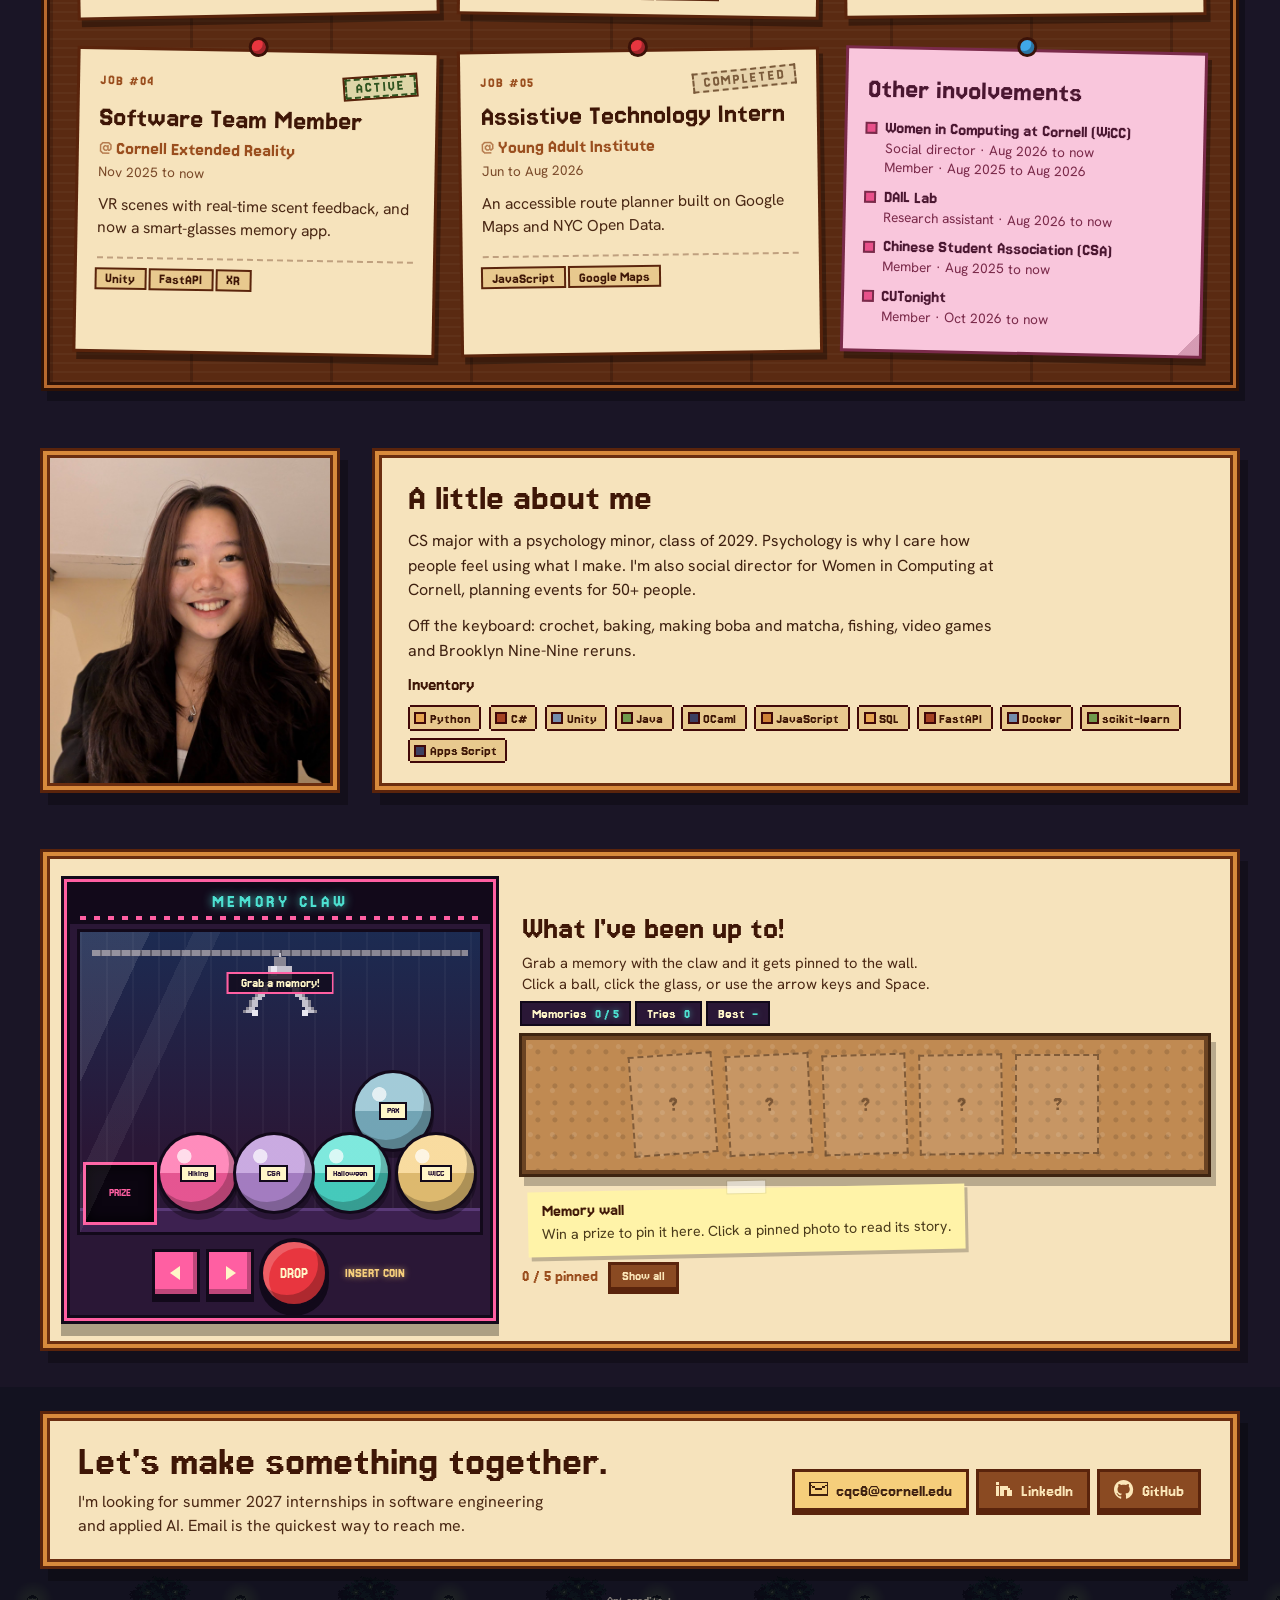
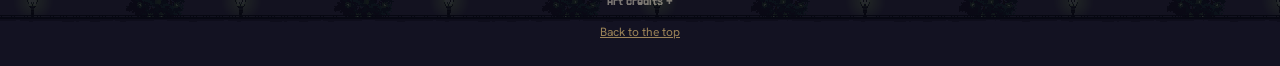
==== commit 858e1f83: "fix: made sound bar rounded and darkened astro" ====
--- a/index.html
+++ b/index.html
@@ -25,7 +25,7 @@
         <a class="navlink" href="#work">Projects</a>
         <a class="navlink" href="#experience">Experience</a>
         <a class="navlink" href="#about">About</a>
-        <button class="navlink" id="soundBtn" type="button" aria-pressed="true">Sound: on</button>
+        <button class="navlink snd" id="soundBtn" type="button" role="switch" aria-checked="true" aria-label="Sound" title="Sound on/off"><span class="ico snd-on" data-ico="spk" aria-hidden="true"></span><span class="ico snd-off" data-ico="spkx" aria-hidden="true"></span><span class="snd-track" aria-hidden="true"><i class="snd-knob"></i></span></button>
         <span class="nav-ico">
           <a href="mailto:cqc6@cornell.edu" class="js-hi" aria-label="Email Claire" title="Email"><span class="ico"
               data-ico="mail" aria-hidden="true"></span></a>
@@ -131,8 +131,8 @@
             <span class="jc-cap" aria-hidden="true">A talk · B back<br>X Y photos</span>
           </div>
         </div>
-        <p class="house-hint">Joystick, WASD or arrow keys to walk, or click the screen. E talks, Esc closes. Anything
-          glowing has a story. Don't forget the backyard.</p>
+        <p class="house-hint">Joystick, WASD or arrow keys to walk, or click the screen. Walk up to anything glowing and
+          press E or A to look closer. Esc closes. Don't forget the backyard.</p>
       </div>
     </section>
 
@@ -296,7 +296,7 @@
         </div>
         <div class="sv arcade" id="gallery" role="region" aria-label="Memory claw machine with friends and fun stuff">
           <div class="arc-head">
-            <h2>Learn more about me!</h2><span>Grab a memory with the claw and it gets pinned to the wall. Click a
+            <h2>What I've been up to!</h2><span>Grab a memory with the claw and it gets pinned to the wall. Click a
               ball, click the glass, or use the arrow keys and Space.</span>
           </div>
           <div class="cab">
--- a/styles.css
+++ b/styles.css
@@ -728,3 +728,47 @@
 .sticky-list li span { font-size: .85rem; color: #7a2a4a; }
 .sticky-list { gap: .65rem; }
 .sticky-list li::before { margin-top: .38rem; }
+
+/* ---- compact contact card + tighter gap after the claw section ---- */
+.lower { padding-bottom: 2.25rem; }
+.contact { padding: 1.5rem 1.5rem 1.5rem; }
+.contact .wrap { gap: 1.25rem; }
+.contact-card { padding: 1.25rem 1.75rem 1.3rem; gap: 1rem 2rem; align-items: center; }
+.contact-card h2 { font-size: clamp(1.8rem, 3.4vw, 2.5rem); }
+.contact-card > div:first-child { gap: .45rem !important; }
+.contact-card p { font-size: 1rem; line-height: 1.5; max-width: 30rem; }
+.contact-card .actions { gap: .8rem; padding: 4px; }
+.contact-card .btn { font-size: 1rem; padding: .5rem .9rem; }
+
+/* ---- 'press E' prompt (no more automatic popups) ---- */
+.console .prompt { position: absolute; left: 50%; bottom: 5%; transform: translateX(-50%); z-index: 9; padding: 4px 12px; border: 0; font-family: 'Jersey 15', sans-serif; font-size: 1rem; font-size-adjust: 0.46; color: var(--ink); background: var(--gold); box-shadow: 0 0 0 2px #5A240C, 0 4px 0 2px #5A240C; animation: nudge 1s steps(2) infinite; }
+@keyframes nudge { 50% { transform: translateX(-50%) translateY(-3px); } }
+.console .prompt:hover { background: #fff0c0; }
+
+/* ---- buttons that are 'live' right now glow ---- */
+.gbtn.glow { filter: drop-shadow(0 0 4px #FFF4C8) drop-shadow(0 0 9px #F6CE7B) brightness(1.18); animation: gbglow 1s steps(2) infinite; }
+@keyframes gbglow { 50% { filter: drop-shadow(0 0 7px #FFF4C8) drop-shadow(0 0 16px #FFD36B) brightness(1.4); } }
+
+/* ---- sound toggle: pixel switch with a speaker ---- */
+.snd { display: inline-flex; align-items: center; gap: .5rem; padding: .55rem .6rem; }
+.snd .ico { margin: 0; width: 1.35rem; height: 1.35rem; color: var(--cream); }
+.snd .snd-off { display: none; }
+.snd.off .snd-on { display: none; }
+.snd.off .snd-off { display: inline-block; color: rgba(251,230,184,.55); }
+.snd-track { position: relative; flex: none; width: 38px; height: 18px; background: #4d8a34; box-shadow: 0 0 0 2px #1a0a04, inset 0 -3px 0 rgba(0,0,0,.25); }
+.snd-knob { position: absolute; top: 2px; left: 22px; width: 14px; height: 14px; background: var(--gold); box-shadow: 0 0 0 2px #5A240C, inset -2px -2px 0 rgba(0,0,0,.2); }
+.snd.off .snd-track { background: #2E1206; }
+.snd.off .snd-knob { left: 2px; background: #b9a07a; }
+.snd:hover .snd-knob { filter: brightness(1.12); }
+.snd:focus-visible { outline: 3px solid #FFE9A8; outline-offset: 2px; }
+
+/* ---- 'E' keycap prompt ---- */
+.console .prompt { display: inline-flex; align-items: center; gap: .5rem; padding: 4px 12px 4px 5px; color: var(--cream); background: rgba(30,18,10,.88); box-shadow: 0 0 0 2px #5A240C; animation: none; }
+.console .prompt:hover { background: rgba(60,30,14,.95); }
+.console .prompt kbd { display: inline-flex; align-items: center; justify-content: center; width: 24px; height: 24px; font-family: 'Jersey 15', sans-serif; font-size: 1.15rem; font-size-adjust: 0.46; line-height: 1; color: var(--ink); background: #FBE6B8; box-shadow: 0 0 0 2px #1a0a04, inset 0 -3px 0 rgba(0,0,0,.18), 0 3px 0 2px #1a0a04; animation: keypress 1s steps(1) infinite; }
+@keyframes keypress { 0%, 60% { transform: translateY(0); } 70%, 90% { transform: translateY(2px); box-shadow: 0 0 0 2px #1a0a04, inset 0 -1px 0 rgba(0,0,0,.18), 0 1px 0 2px #1a0a04; } }
+
+/* Darker grey cat (house + fishing boat) and a rounded sound switch */
+.cat, .boat .cat-sit { filter: brightness(.58) contrast(1.1); }
+.snd-track { border-radius: 999px; box-shadow: 0 0 0 2px #1a0a04, inset 0 -3px 0 rgba(0,0,0,.25); }
+.snd-knob { border-radius: 50%; box-shadow: 0 0 0 2px #5A240C, inset -2px -2px 0 rgba(0,0,0,.2); }
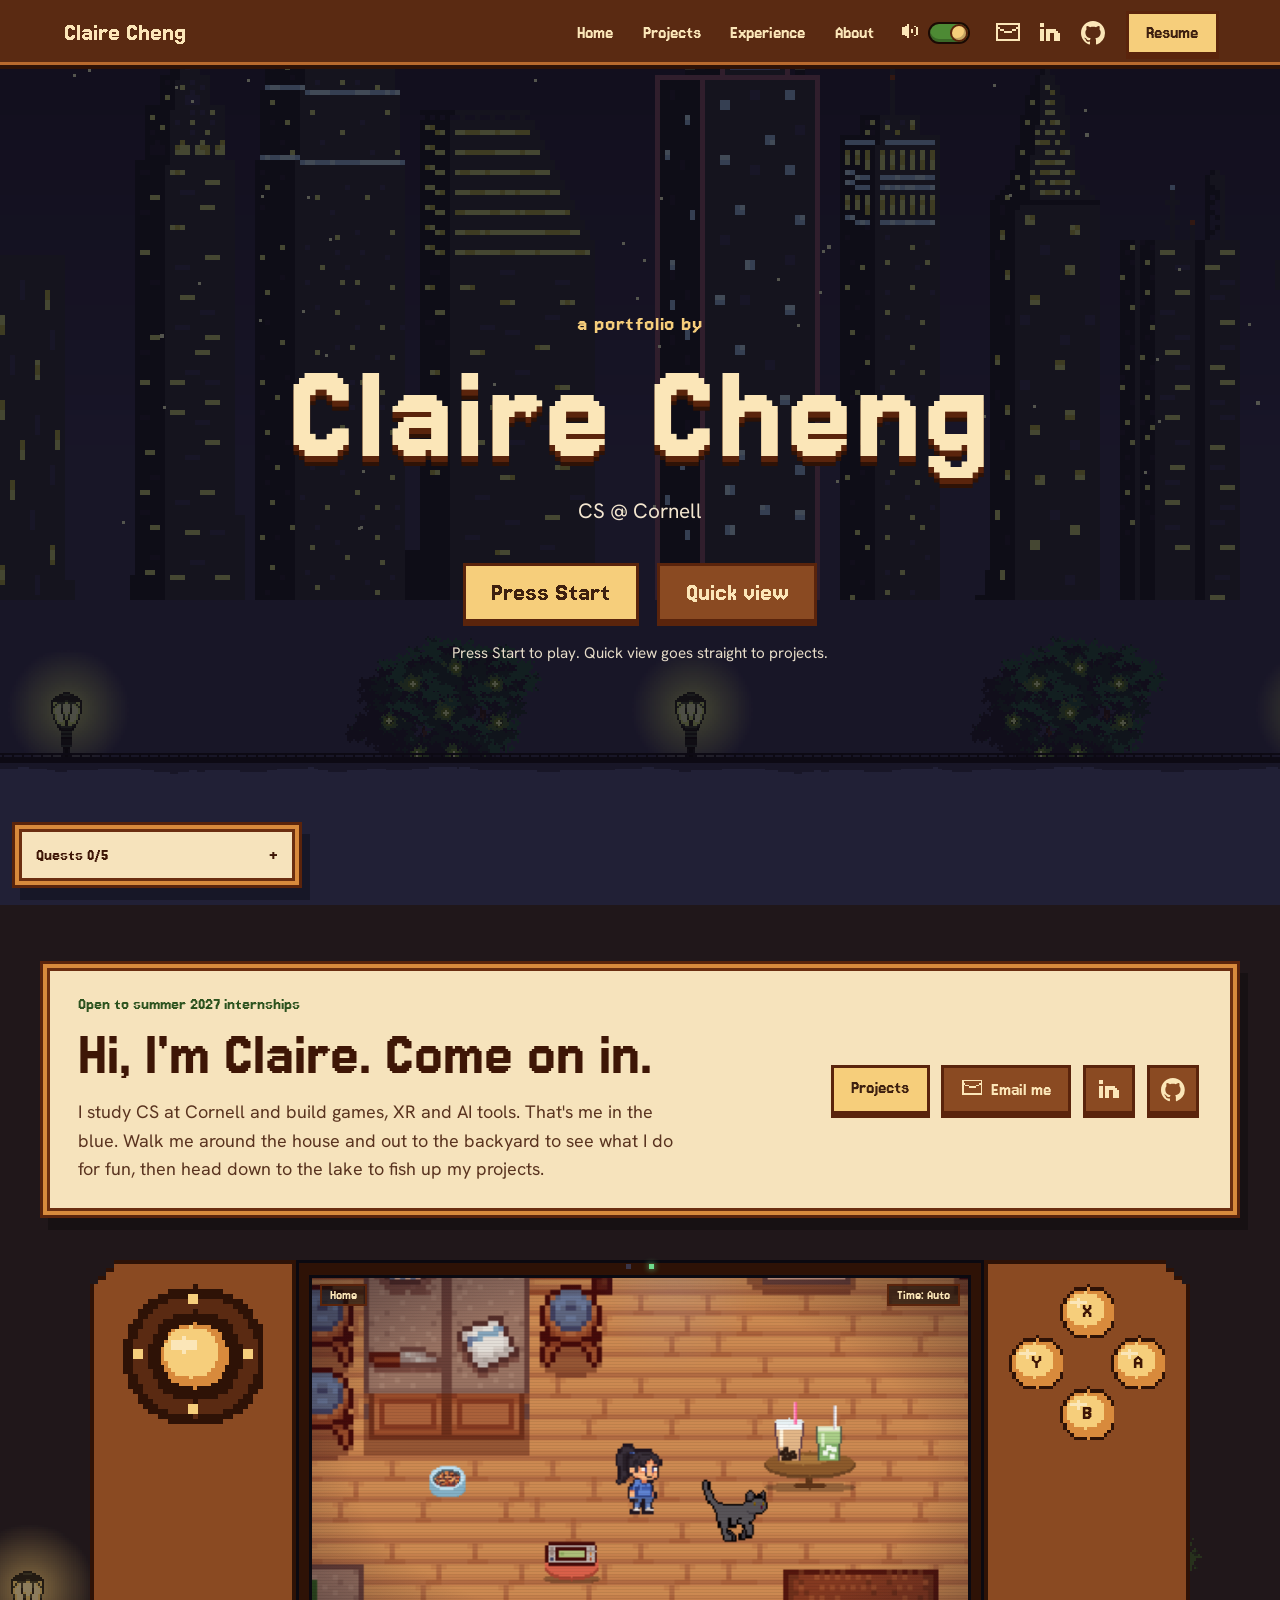
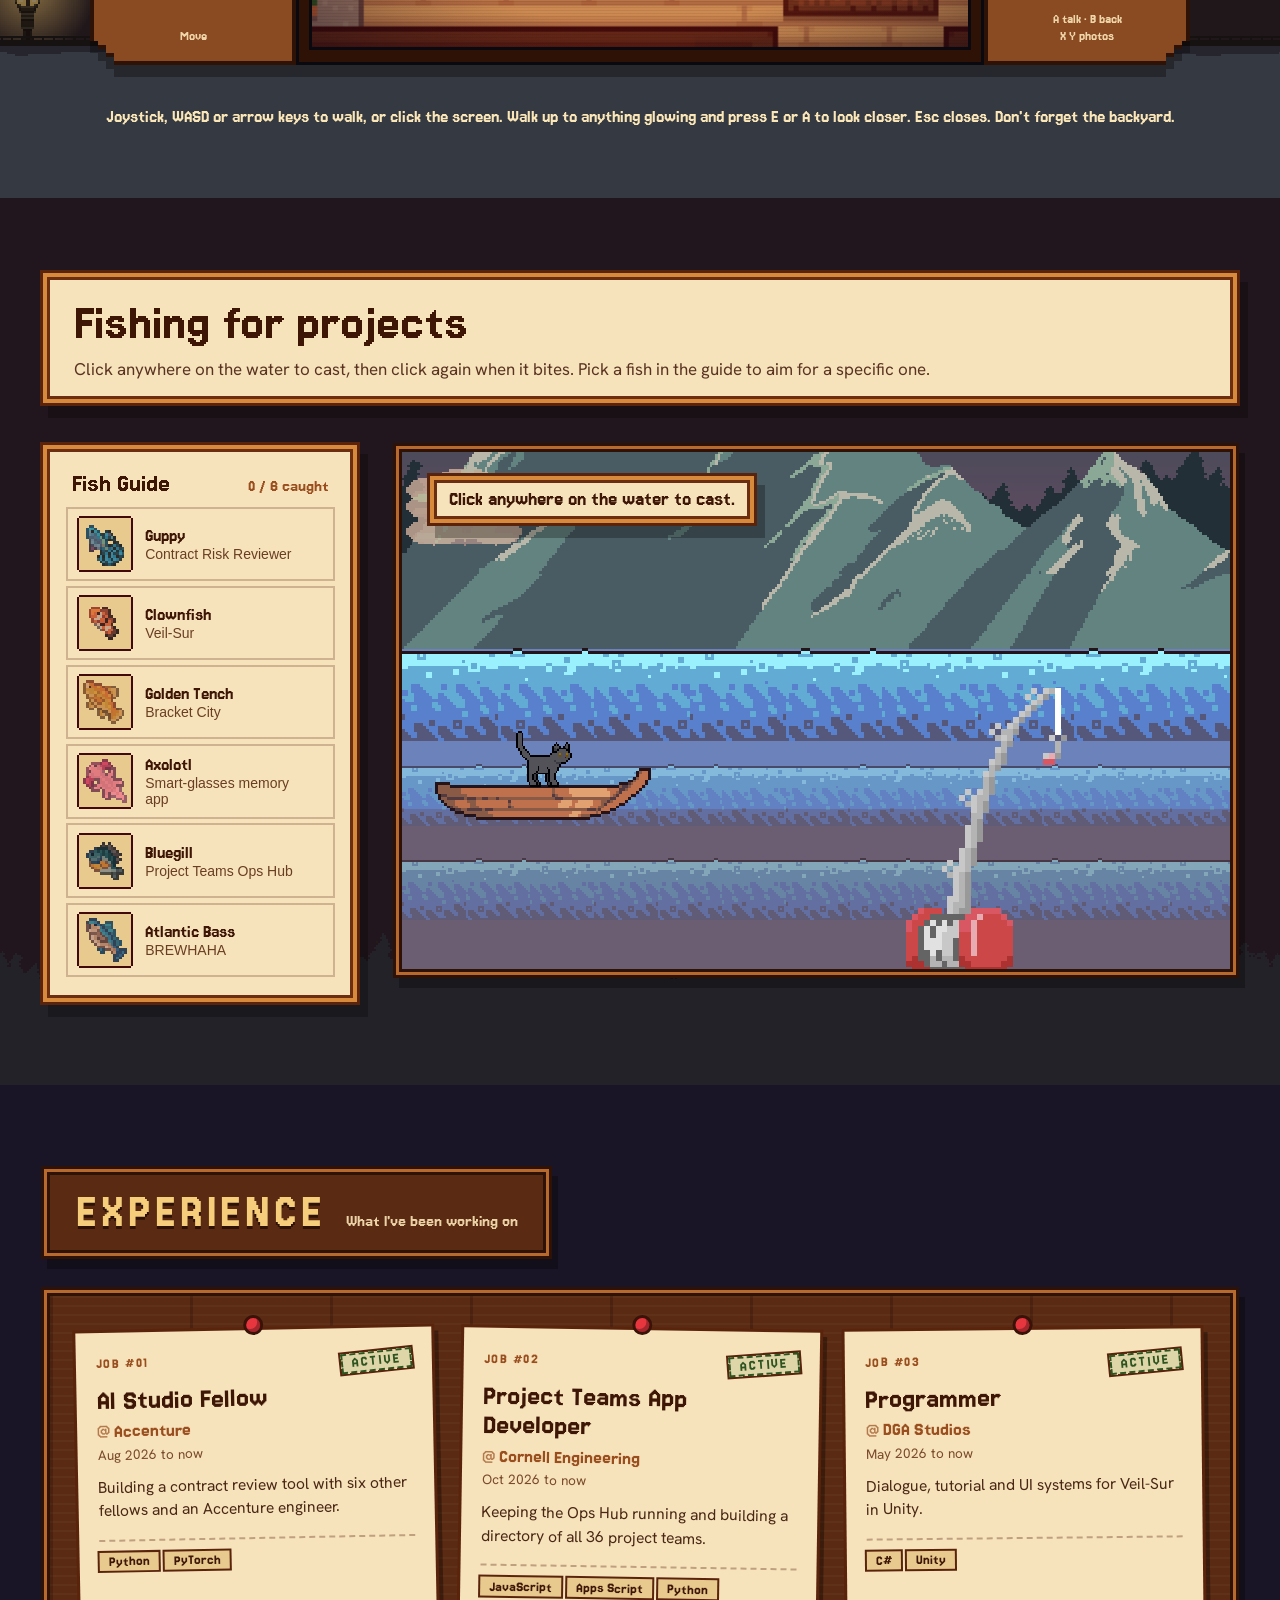
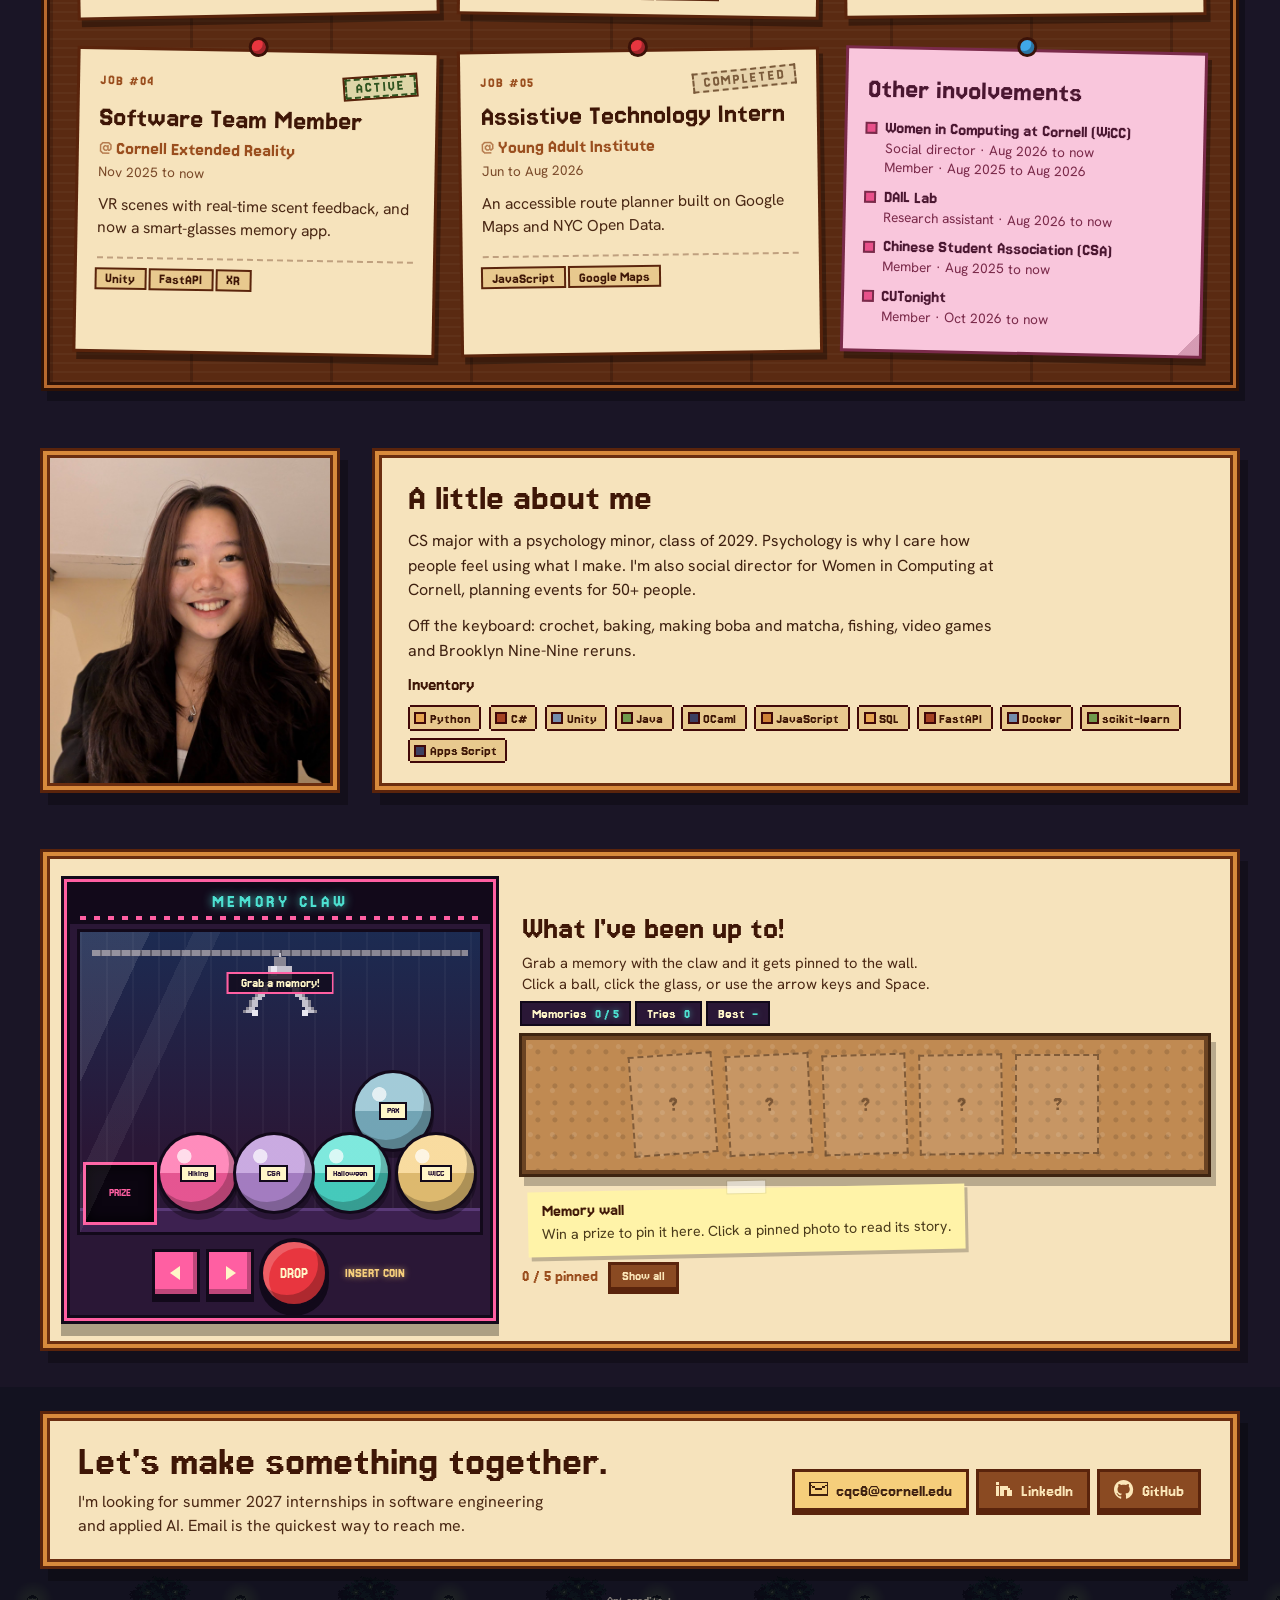
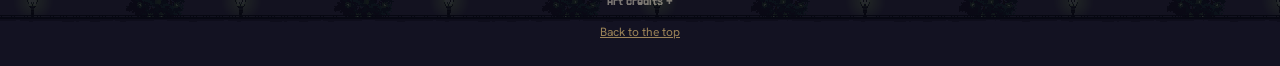
==== commit 1f6d5c2d: "feat: added bracket city and veil sur and removed project banner" ====
--- a/index.html
+++ b/index.html
@@ -375,7 +375,7 @@
                 href="https://sinigangs.itch.io/pixel-fishing-assets">Pixel Fishing Assets</a> by Sinigangs. Fish: <a
                 href="https://shubibubi.itch.io/cozy-fishing">Cozy Fishing</a> by Shubibubi. The backyard, tent,
               campfire, TV, trees and game console are drawn in
-              code. Sound effects are synthesized in the browser. Inspiration taken from Stardew Valley. Full list in
+              code. Veil-Sur art by Pape. Sound effects are synthesized in the browser. Inspiration taken from Stardew Valley. Full list in
               CREDITS.md.</p>
           </details>
           <a href="#top">Back to the top</a>
